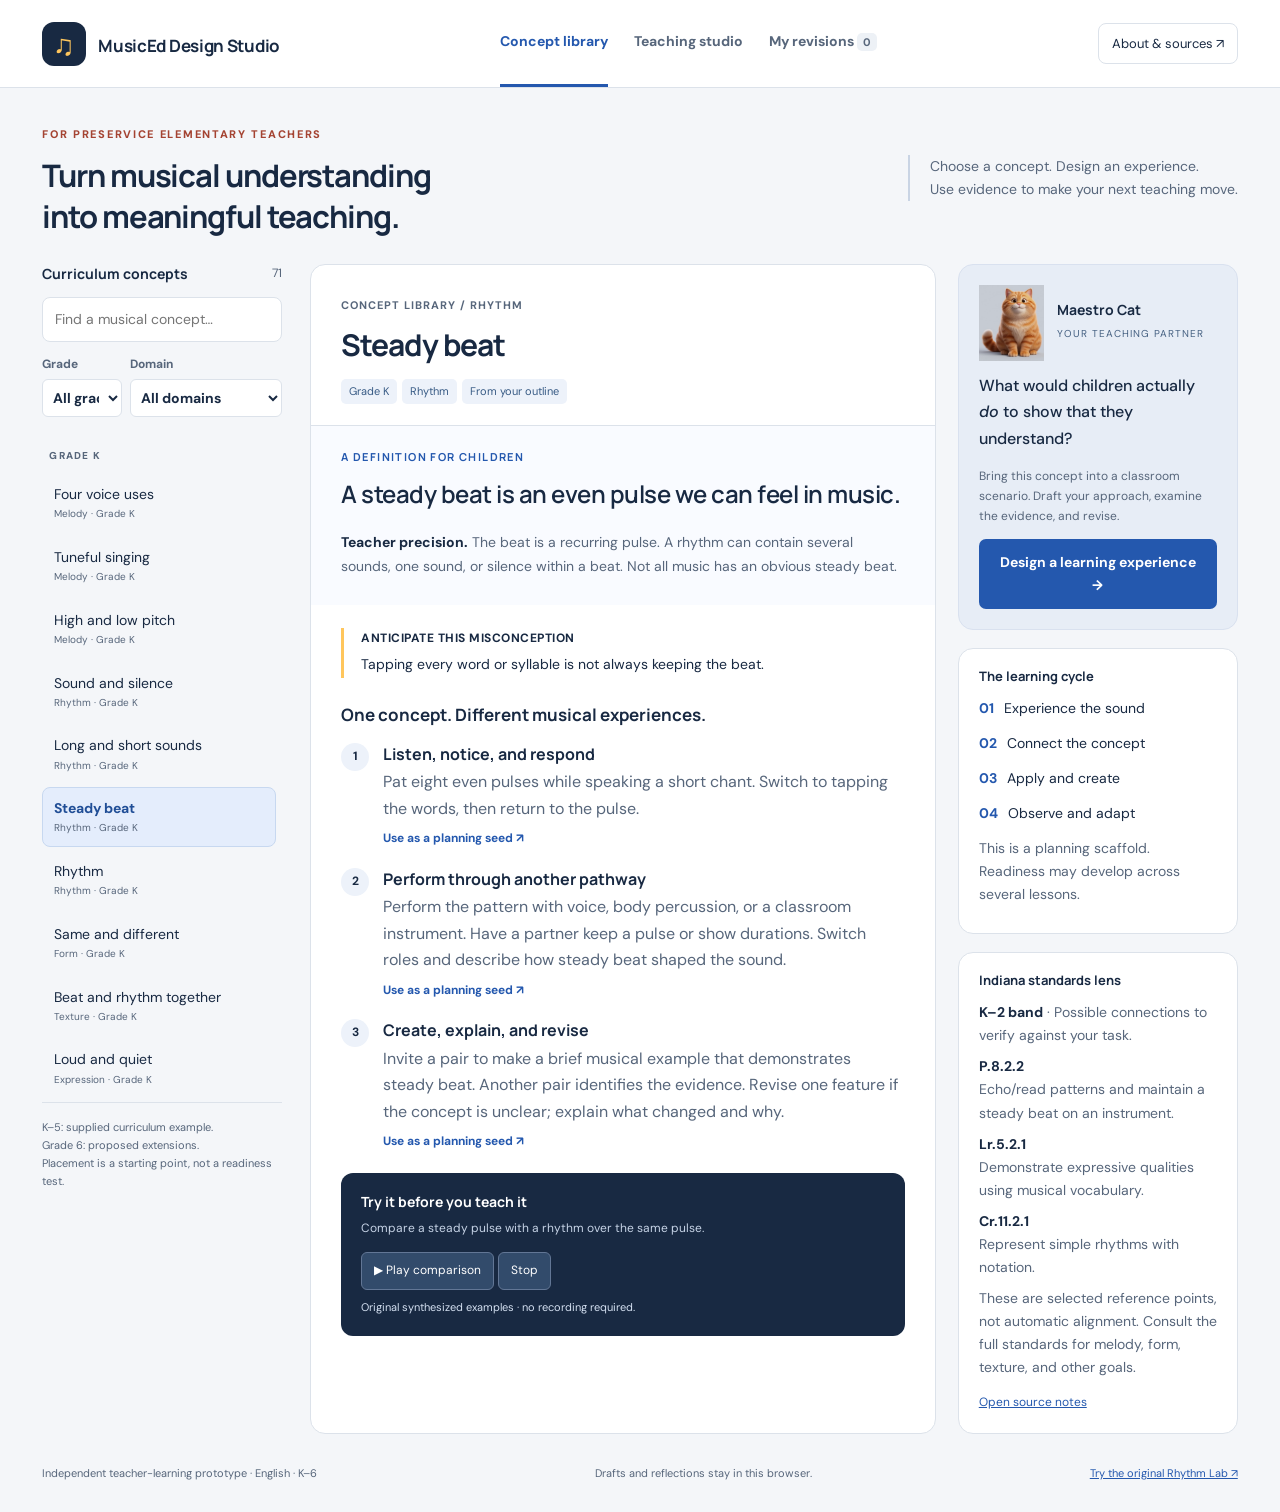
==== index.html @ 7a93085a "Add files via upload" ====
<!doctype html><html lang="en"><head><meta charset="utf-8"><meta name="viewport" content="width=device-width,initial-scale=1"><title>MusicEd Design Studio</title><meta name="description" content="A K–6 music pedagogy studio for preservice elementary teachers: understand concepts, explore musical experiences, and develop lesson drafts through guided reflection."><link rel="icon" type="image/svg+xml" href="data:image/svg+xml,%3Csvg xmlns='http://www.w3.org/2000/svg' viewBox='0 0 40 40'%3E%3Crect width='40' height='40' rx='10' fill='%23182942'/%3E%3Ctext x='8' y='30' font-size='30' fill='%23ffc65c'%3E♪%3C/text%3E%3C/svg%3E"><link rel="stylesheet" href="style.css"><script src="concepts.js" defer></script><script src="app.js" defer></script></head><body><a class="skip" href="#content">Skip to workspace</a>
<header><a class="brand" href="./"><b>♫</b><span><small>MusicEd Design Studio</small></span></a><nav aria-label="Workspace"><button data-page="library" class="active">Concept library</button><button data-page="studio">Teaching studio</button><button data-page="revisions">My revisions <span id="revision-count">0</span></button></nav><button class="source-button" id="sources-open">About & sources ↗</button></header>
<div class="page-heading"><div><span class="eyebrow">FOR PRESERVICE ELEMENTARY TEACHERS</span><h1>Turn musical understanding<br>into meaningful teaching.</h1></div><p>Choose a concept. Design an experience.<br>Use evidence to make your next teaching move.</p></div>
<div class="app-layout"><aside class="catalog"><div class="catalog-title"><h2>Curriculum concepts</h2><span id="concept-count"></span></div><label class="sr" for="search">Search musical concepts</label><input id="search" type="search" placeholder="Find a musical concept…"><div class="filters"><label>Grade<select id="grade"><option value="all">All grades</option><option>K</option><option>1</option><option>2</option><option>3</option><option>4</option><option>5</option><option>6</option></select></label><label>Domain<select id="domain"><option value="all">All domains</option><option>Melody</option><option>Rhythm</option><option>Form</option><option>Texture</option><option>Expression</option><option>Other</option></select></label></div><div id="concept-list" class="concept-list" aria-label="Concepts"></div><p class="catalog-note">K–5: supplied curriculum example.<br>Grade 6: proposed extensions.<br>Placement is a starting point, not a readiness test.</p></aside><main id="content" tabindex="-1"></main></div>
<footer><span>Independent teacher-learning prototype · English · K–6</span><span id="save-status">Drafts and reflections stay in this browser.</span><a href="rhythm-lab/">Try the original Rhythm Lab ↗</a></footer>
<dialog id="sources"><div class="dialog-head"><h2>Purpose, sources & scope</h2><button data-close="sources" aria-label="Close">×</button></div><p>This studio is for <strong>preservice teachers</strong>. Its purpose is to develop pedagogical content knowledge: knowing a concept, anticipating learners’ thinking, choosing musical experiences, and using evidence to revise instruction.</p><h3>Your curriculum reference</h3><p>The uploaded <em>Curriculum Outline Example.docx</em> contains a screenshot titled “Possible Kodaly-Inspired Curriculum Outline,” attributed to Victoria Boler. It shows K–5 across Melody, Rhythm, Form, Texture, Expression, and Other. Grade 6 additions here are clearly marked proposals. The Grade 5 Expression cell is blank in the supplied image.</p><p>Related entries have been grouped for navigation; their original patterns remain in the notes. “Dotted quarter triplet” is ambiguous in the screenshot, so dotted quarter and triplet are separate entries awaiting instructor confirmation. Definitions, activities, and scenarios here are original instructional drafts, not quotations from the outline.</p><h3>Indiana connections</h3><p>The 2023 Music standards use K–2, 3–5, 6–8, and 9–12 bands. Grade 6 therefore draws from the 6–8 band. The supplied sequence is not an Indiana-mandated grade-by-grade list. The studio provides relevant standards to consider; teachers must verify that their actual task and evidence address a selected standard.</p><h3>How coaching works</h3><p>The current coach uses authored, concept-specific prompts and transparent checks for missing draft sections. It does not use generative AI, interpret arbitrary questions, or validate the quality of prose automatically. Your responses and self-review evidence guide the next step. Instructor or peer review remains part of the learning process.</p><p>Drafts, dialogue, and revision snapshots are stored locally in this browser. They do not sync to other devices or an instructor dashboard. Avoid real children’s names in practice cases.</p><h3>Reference shelf</h3><ul><li><a href="https://www.in.gov/doe/files/IAS-Grades-K-12-Music.pdf" target="_blank" rel="noopener">Indiana Department of Education · 2023 Music Standards</a></li><li><a href="https://www.victoriaboler.com/blog/3-curriculum-outlines" target="_blank" rel="noopener">Victoria Boler · Curriculum outline context</a></li><li><a href="https://viva.pressbooks.pub/openmusictheory/" target="_blank" rel="noopener">Open Music Theory · Music fundamentals reference</a></li><li><a href="https://giml.org/mlt/audiation/" target="_blank" rel="noopener">Gordon Institute for Music Learning · Audiation</a></li><li><a href="https://www.bsu.edu/academics/collegesanddepartments/music/degrees-and-programs/undergraduate-majors/music-education" target="_blank" rel="noopener">Ball State · Music education program</a></li></ul><p class="small">This independent prototype supports practice and reflection; it is not an official Ball State University resource or an endorsed state curriculum. Faculty should review the sequence and examples before course adoption.</p></dialog>
<dialog id="restore"><h2>Restore this revision?</h2><p>Your current draft will be saved as a snapshot before the selected revision is restored.</p><div class="actions"><button data-close="restore" class="secondary">Cancel</button><button id="restore-confirm" class="primary">Save current & restore</button></div></dialog>
<div id="toast" role="status" aria-live="polite"></div></body></html>
---- style.css ----
@import url('https://fonts.googleapis.com/css2?family=DM+Sans:wght@400;500;600;700&family=Manrope:wght@500;600;700;800&display=swap');
:root{--ink:#182942;--muted:#57667b;--blue:#2458ae;--paper:#f4f6f9;--line:#dce2ea;--gold:#ffc65c;--red:#a44332}*{box-sizing:border-box}body{margin:0;background:var(--paper);font:16px/1.65 'DM Sans',Arial,sans-serif;color:var(--ink)}h1,h2,h3,h4{font-family:'Manrope',Arial,sans-serif;line-height:1.3}button,input,select,textarea{font:inherit}button{cursor:pointer}button:disabled{cursor:not-allowed;opacity:.5}a{color:var(--blue)}button,input,select,textarea,a{outline-offset:4px}button:focus-visible,a:focus-visible,input:focus-visible,textarea:focus-visible{outline:3px solid #b66a00}header{height:88px;display:flex;justify-content:space-between;align-items:center;padding:0 3.3%;background:white;border-bottom:1px solid var(--line);gap:24px}.brand{text-decoration:none;color:var(--ink);display:flex;align-items:center;gap:12px;font-size:11px;letter-spacing:1.2px;font-weight:700;white-space:nowrap}.brand b{background:var(--ink);color:var(--gold);font-size:29px;display:grid;place-items:center;width:44px;height:44px;border-radius:12px}.brand small{display:block;font:700 17px 'Manrope',sans-serif;letter-spacing:-.3px;margin-top:3px}header nav{display:flex;align-self:stretch;gap:26px}header nav button{padding:0;background:none;color:var(--muted);border:0;border-bottom:3px solid transparent;font-size:14px;font-weight:700}header nav button.active{color:var(--blue);border-bottom-color:var(--blue)}header nav span{background:#edf1f6;padding:2px 6px;border-radius:5px;font-size:11px}.source-button{font-size:13px;border:1px solid var(--line);background:white;border-radius:8px;padding:9px 13px;color:var(--ink)}.page-heading{padding:32px 3.3% 28px;display:flex;justify-content:space-between;align-items:center;max-width:1800px;margin:auto}.eyebrow{font-size:11px;letter-spacing:1.7px;font-weight:800;color:var(--red)}h1{font-size:31px;letter-spacing:-1.1px;margin:9px 0 0}.page-heading p{color:var(--muted);font-size:14px;padding-left:20px;border-left:2px solid #c9d4e4;margin:0}.app-layout{display:grid;grid-template-columns:240px minmax(0,1fr);gap:28px;padding:0 3.3%;max-width:1800px;margin:auto}.catalog-title{display:flex;align-items:center;justify-content:space-between;margin-bottom:13px}.catalog-title h2{font-size:14px;margin:0}.catalog-title span{font-size:12px;color:var(--muted)}input[type=search]{width:100%;border:1px solid var(--line);padding:10px 12px;border-radius:8px;background:white;font-size:13px}.filters{display:grid;grid-template-columns:80px 1fr;gap:8px;margin:13px 0 18px}.filters label{font-size:11px;color:var(--muted);font-weight:700}.filters select{width:100%;display:block;margin-top:4px;border:1px solid var(--line);padding:8px 6px;border-radius:6px;background:white;color:var(--ink);font-size:12px}.concept-list{max-height:650px;overflow:auto;padding-right:6px;scrollbar-width:thin}.group-label{font-size:10px;letter-spacing:1.3px;color:var(--muted);font-weight:800;padding:13px 7px 6px}.concept-button{display:block;width:100%;text-align:left;border:1px solid transparent;border-radius:8px;background:none;color:var(--ink);padding:10px 11px;margin:3px 0;font-size:13px;line-height:1.45}.concept-button:hover{background:#e8edf5}.concept-button.active{background:#e4edfc;border-color:#c7d8f0;color:#204e96;font-weight:700}.concept-button small{display:block;font-size:10px;font-weight:400;margin-top:3px;color:var(--muted)}.catalog-note{font-size:11px;color:var(--muted);border-top:1px solid var(--line);padding-top:15px;margin:17px 0}.library-layout{display:grid;grid-template-columns:minmax(0,1fr) 280px;gap:22px}.surface{background:white;border:1px solid var(--line);border-radius:15px;overflow:hidden}.concept-heading{padding:26px 30px 21px;border-bottom:1px solid var(--line)}.crumb{font-size:11px;letter-spacing:1px;text-transform:uppercase;color:var(--muted);font-weight:700}.concept-heading h2{font-size:30px;letter-spacing:-1px;margin:8px 0 13px}.pill{display:inline-block;font-size:11px;padding:3px 8px;border-radius:5px;background:#edf2fa;color:#385b85;margin-right:5px}.pill.proposed{background:#fff0d4;color:#82500c}.definition{padding:24px 30px 26px;background:#f9fbff}.definition h3{font-size:11px;letter-spacing:1.4px;text-transform:uppercase;margin:0 0 12px;color:var(--blue)}.child-definition{font:600 24px/1.5 'Manrope',sans-serif;letter-spacing:-.5px;margin:0 0 19px}.teacher-note{font-size:13px;line-height:1.7;color:var(--muted);margin:0}.teacher-note b{color:var(--ink)}.section-body{padding:23px 30px}.section-body h3{font-size:17px;margin:0 0 13px}.misconception{border-left:3px solid var(--gold);padding:1px 0 1px 17px;font-size:14px;margin:0 0 26px}.misconception b{display:block;margin-bottom:5px;font-size:12px;letter-spacing:.5px}.experience{display:grid;grid-template-columns:30px 1fr;gap:12px;margin:17px 0}.experience>span{font-size:12px;font-weight:700;background:#edf2fa;border-radius:50%;width:28px;height:28px;display:grid;place-items:center}.experience h4{font-size:14px;margin:1px 0 5px}.experience p{font-size:14px;margin:0;color:var(--muted)}.experience button{font-size:12px;padding:0;border:0;background:none;color:var(--blue);font-weight:700;margin-top:7px}.demo{background:var(--ink);color:white;padding:20px;border-radius:12px;margin:20px 0 0}.demo h4{font-size:14px;margin:0 0 7px}.demo p{font-size:12px;color:#c6d3e6;margin:0 0 14px}.demo button{border:1px solid #627695;background:#324b6b;color:white;padding:8px 12px;border-radius:6px;font-size:12px}.demo #audio-state{display:block;margin-top:8px;font-size:11px;color:#d5e1f2}.library-aside{display:flex;flex-direction:column;gap:18px}.mentor{background:#e7edf6;padding:20px;border-radius:15px;border:1px solid #d9e1ef}.mentor-header{display:flex;gap:13px;align-items:center}.portrait{position:relative;overflow:hidden;width:65px;height:76px;flex-shrink:0}.portrait img{position:absolute;width:348px;height:190px;max-width:none;left:-7px;top:-28px;mix-blend-mode:multiply}.mentor h3{font-size:14px;margin:0}.mentor small{font-size:10px;letter-spacing:1px;color:#466182}.mentor blockquote{margin:12px 0 15px;font-size:16px;line-height:1.65;font-weight:500}.mentor p{font-size:12px;color:var(--muted)}.primary,.secondary{font-size:13px;font-weight:700;padding:11px 15px;border-radius:7px;border:1px solid transparent}.primary{background:var(--blue);color:white}.primary:hover{background:#174489}.secondary{background:white;border-color:var(--line);color:var(--ink)}.full{width:100%}.mini-panel{padding:19px 20px}.mini-panel h3{font-size:13px;margin:0 0 12px}.mini-panel p{font-size:12px;color:var(--muted);margin:8px 0}.mini-panel strong{color:var(--ink)}.sequence-step{display:flex;gap:10px;margin:12px 0;font-size:12px}.sequence-step b{color:var(--blue)}.studio-heading{display:flex;justify-content:space-between;align-items:flex-start;gap:18px;margin:0 0 18px}.studio-heading h2{margin:5px 0;font-size:27px}.studio-heading p{font-size:13px;color:var(--muted);margin:0}.scenario{background:var(--ink);color:white;border-radius:13px;padding:23px 27px;margin-bottom:19px}.scenario .eyebrow{color:#f6cc79}.scenario h3{font-size:19px;margin:8px 0 10px}.scenario p{font-size:14px;color:#dbe4f1;margin:8px 0}.scenario select{background:#304662;color:white;border:1px solid #657991;border-radius:6px;padding:7px 10px;font-size:12px;width:100%;margin-top:10px}.decision-buttons{display:grid;gap:7px;margin-top:15px}.decision-buttons button{text-align:left;color:white;background:#304662;border:1px solid #5b718e;border-radius:7px;font-size:13px;padding:10px 12px}.decision-feedback{font-size:13px!important;color:#ffdb94!important;padding-top:10px}.studio-columns{display:grid;grid-template-columns:minmax(0,1fr) 320px;gap:22px;align-items:start}.draft{padding:25px 27px}.draft h3{font-size:18px;margin:0 0 9px}.draft>p{font-size:13px;color:var(--muted);margin:0 0 20px}.draft label{display:block;font-size:14px;font-weight:700;margin:19px 0 6px}.draft label small{display:block;font-size:12px;font-weight:400;color:var(--muted);margin-top:4px}.draft textarea,.coach textarea{resize:vertical;width:100%;border:1px solid #cdd6e2;padding:11px;border-radius:7px;line-height:1.6;font-size:14px;color:var(--ink);background:#fcfdff;min-height:90px}.draft textarea:focus{background:white}.actions{display:flex;gap:9px;flex-wrap:wrap;margin-top:18px}.draft .draft-status{font-size:11px;color:#376b55;margin-top:12px}.coach{padding:20px;position:sticky;top:20px}.coach h3{font-size:17px;margin:0 0 6px}.coach .coach-label{font-size:11px;color:var(--red);font-weight:700}.coach p{font-size:12px;color:var(--muted)}.coach select{width:100%;font-size:13px;padding:9px;border:1px solid var(--line);border-radius:6px;background:white;margin:8px 0}.coach label{font-size:12px;font-weight:700}.coach textarea{min-height:82px;font-size:13px}.conversation{max-height:490px;overflow:auto;scrollbar-width:thin;margin:14px 0}.message{padding:13px;border-radius:9px;margin-bottom:10px;font-size:12px;line-height:1.7;background:#edf2f9}.message.learner{background:#f6f7fa;border:1px solid var(--line)}.message b{display:block;font-size:10px;letter-spacing:1px;color:var(--blue);margin-bottom:5px}.message p{white-space:pre-wrap;color:var(--ink);margin:0;font-size:12px}.message .quoted{border-left:2px solid #b1c5e1;padding-left:9px;margin:7px 0;font-style:italic}.review-panel{padding:24px 27px;margin-top:20px}.review-panel h3{font-size:17px;margin-top:0}.review-panel>p{font-size:13px;color:var(--muted)}.rubric-row{padding:14px 0;border-top:1px solid var(--line);display:grid;grid-template-columns:1fr 150px;gap:10px}.rubric-row label{font-size:13px;font-weight:700}.rubric-row small{display:block;font-size:12px;color:var(--muted);font-weight:400}.rubric-row select{align-self:start;font-size:12px;padding:7px;border:1px solid var(--line);border-radius:5px;background:white}.rubric-row input{grid-column:1/-1;border:1px solid var(--line);border-radius:6px;padding:8px;font-size:13px;width:100%}.revision-card{padding:22px 25px;margin:15px 0}.revision-card h3{font-size:17px;margin:0 0 5px}.revision-meta{font-size:12px;color:var(--muted)}.compare-grid{display:grid;grid-template-columns:1fr 1fr;gap:18px}.compare-grid h4{font-size:13px;color:var(--blue)}.compare-grid p{font-size:13px;white-space:pre-wrap;overflow-wrap:anywhere}.compare-field{border-top:1px solid var(--line);padding:15px 0}.compare-field h4{font-size:14px;margin:0}.compare-field .changed{font-size:11px;color:var(--red)}.empty{padding:55px 25px;text-align:center;color:var(--muted)}.empty h3{color:var(--ink)}footer{max-width:1800px;padding:30px 3.3%;margin:auto;display:flex;justify-content:space-between;gap:15px;font-size:11px;color:var(--muted)}dialog{border:1px solid var(--line);border-radius:15px;width:calc(100% - 32px);max-width:780px;padding:30px;color:var(--ink);max-height:90vh}dialog::backdrop{background:#14233eaa;backdrop-filter:blur(3px)}dialog p,dialog li{font-size:14px}.dialog-head{display:flex;justify-content:space-between;gap:20px}.dialog-head h2{margin-top:0}.dialog-head button{font-size:25px;width:35px;height:35px;border:0;border-radius:50%;background:#edf1f7}.small{font-size:12px!important}.skip{position:fixed;top:-60px;background:white;padding:10px;z-index:100}.skip:focus{top:0}.sr{position:absolute;width:1px;height:1px;overflow:hidden;clip:rect(0,0,0,0)}#toast{position:fixed;bottom:20px;left:50%;transform:translateX(-50%);background:var(--ink);color:white;padding:12px 20px;border-radius:9px;font-size:14px;display:none;z-index:20;max-width:90vw}details summary{cursor:pointer;font-size:13px;font-weight:700}details{margin:15px 0}details p{font-size:13px;color:var(--muted)}.return-link{font-size:12px;background:none;border:0;color:var(--blue);padding:0;text-decoration:underline}.lens-note{font-size:12px!important;color:#465f85!important;border-top:1px solid var(--line);padding-top:12px}
@media(min-width:1600px){.app-layout{grid-template-columns:270px minmax(0,1fr)}.library-layout{grid-template-columns:minmax(0,1fr) 330px}.studio-columns{grid-template-columns:minmax(0,1fr) 370px}}
@media(max-width:1200px){.library-layout{grid-template-columns:1fr}.library-aside{display:grid;grid-template-columns:1fr 1fr}.library-aside>.mini-panel:last-child{grid-column:1/-1}.studio-columns{grid-template-columns:1fr}.coach{position:static}.page-heading p{max-width:280px}.app-layout{grid-template-columns:210px minmax(0,1fr);gap:20px}header nav{gap:15px}.source-button{font-size:11px;padding:8px}.brand small{font-size:15px}.brand{font-size:9px}.conversation{max-height:360px}}
@media(max-width:800px){header{height:auto;flex-wrap:wrap;padding:17px 20px 0;gap:15px}header nav{order:3;width:100%;justify-content:space-between;gap:12px}header nav button{padding:13px 0;font-size:13px}.page-heading{padding:25px 20px;display:block}.page-heading h1{font-size:27px}.page-heading p{display:none}.app-layout{display:block;padding:0 20px}.catalog{margin-bottom:22px}.catalog-title{margin-bottom:10px}.filters{margin:10px 0;grid-template-columns:1fr 1fr}.concept-list{display:flex;gap:7px;max-height:160px;flex-wrap:wrap;overflow:auto;padding:0}.concept-list .group-label{display:none}.concept-button{width:auto;max-width:210px;background:white;border:1px solid var(--line);font-size:12px;padding:8px 10px;margin:0}.concept-button small{display:none}.catalog-note{margin:10px 0;padding:0;border:0;font-size:10px}.library-aside{display:block}.library-aside>*{margin-bottom:15px}.concept-heading,.section-body,.definition{padding:21px}.child-definition{font-size:21px}.concept-heading h2{font-size:26px}.studio-heading{display:block}.studio-heading>.actions{margin-top:12px}.draft,.review-panel,.scenario{padding:21px}.rubric-row{grid-template-columns:1fr}.rubric-row input{grid-column:auto}.rubric-row select{width:100%}.compare-grid{grid-template-columns:1fr}.compare-grid>div{border-left:2px solid var(--line);padding-left:10px}footer{display:block;padding:20px}footer>*{display:block;margin:8px 0}.source-button{font-size:11px}.eyebrow{font-size:10px}.portrait{height:70px}.mentor blockquote{font-size:17px}}
@media(prefers-reduced-motion:reduce){*{scroll-behavior:auto!important}}
/* Keep frequently used text comfortable to read. */
.concept-button{font-size:14px}.filters label{font-size:12px}.filters select,input[type=search]{font-size:14px}.experience p{font-size:16px}.experience h4{font-size:16px}.teacher-note{font-size:14px}.draft label small{font-size:14px}.draft>p,.review-panel>p{font-size:14px}.coach p,.message p{font-size:14px}.coach textarea,.coach select,.coach label{font-size:14px}.primary,.secondary{font-size:14px}.mini-panel p{font-size:14px}.sequence-step{font-size:14px}.rubric-row label,.rubric-row small,.rubric-row select,.rubric-row input{font-size:14px}.compare-grid p{font-size:14px}.decision-buttons button{font-size:14px}.lens-note{font-size:13px!important}.coach>p{line-height:1.6}.message{line-height:1.65}
@media(max-width:800px){.concept-button{font-size:14px}.concept-list{max-height:180px}.filters select{font-size:14px}}
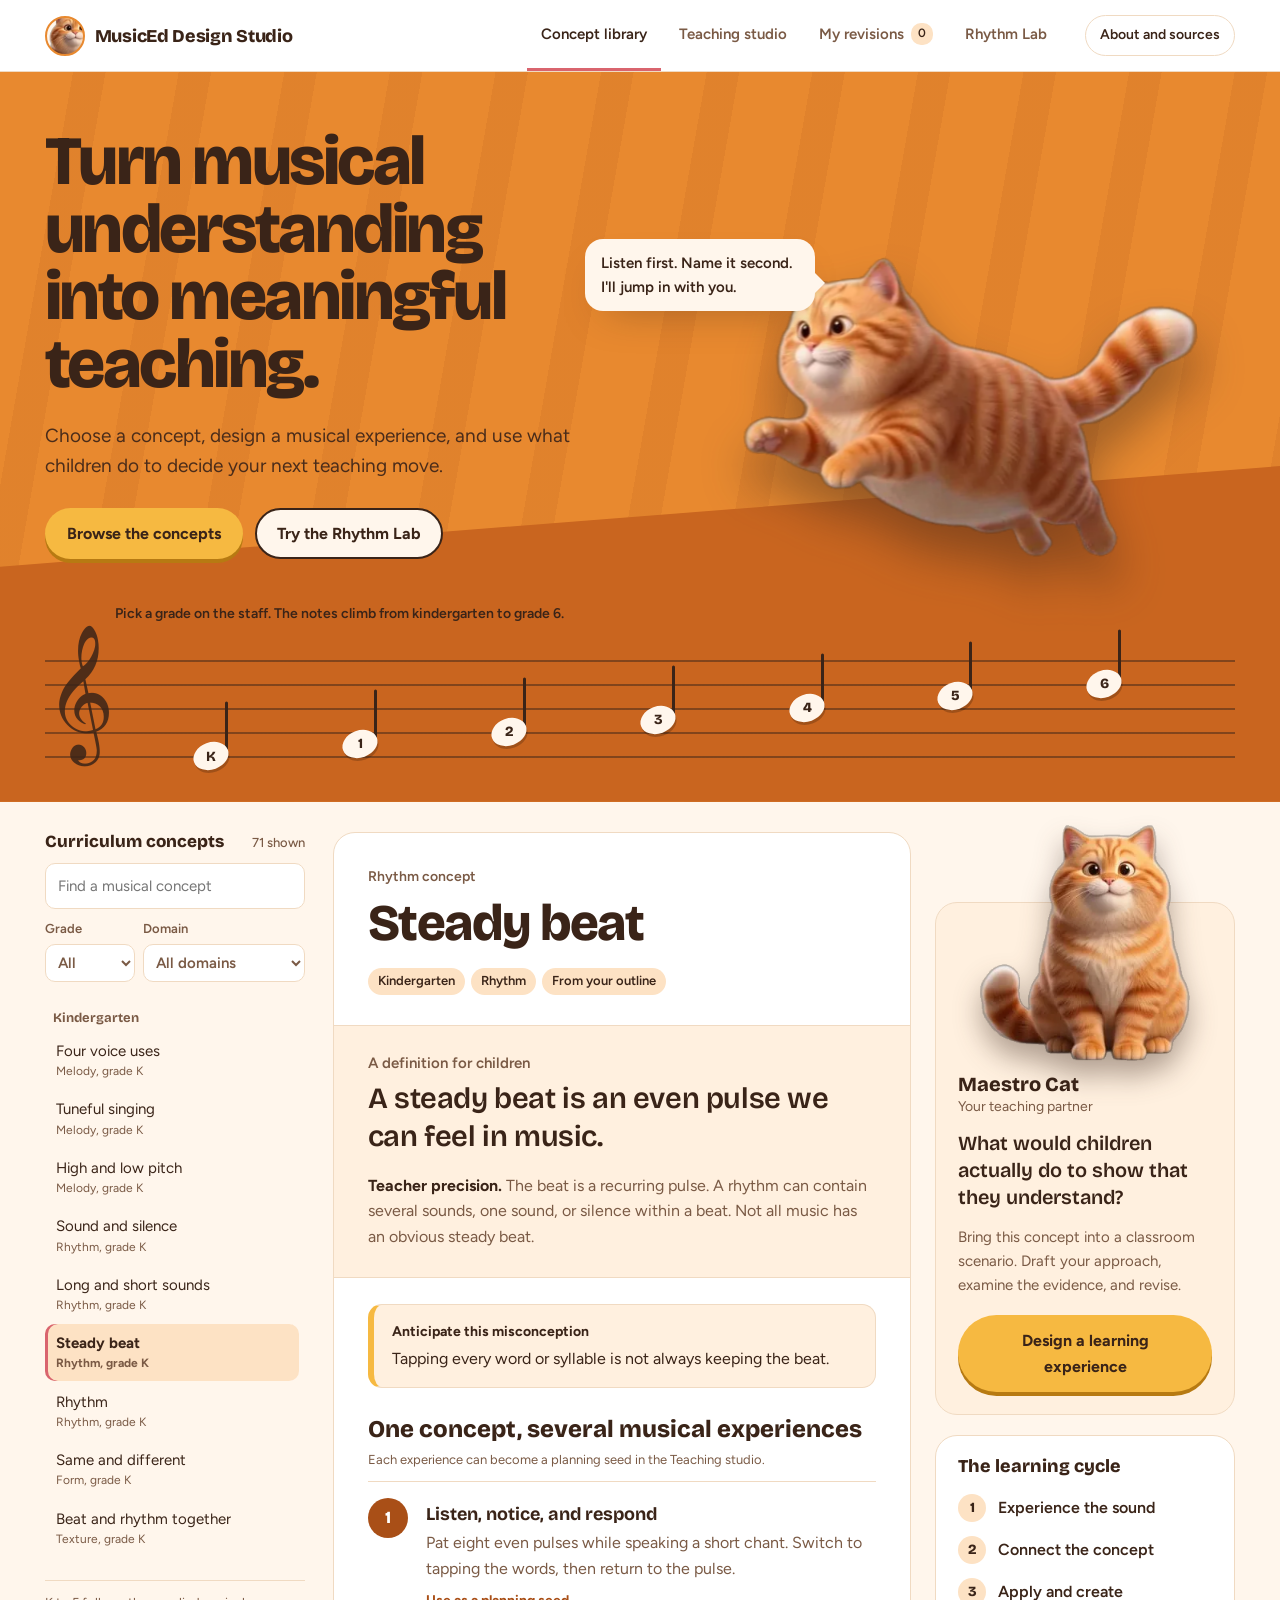
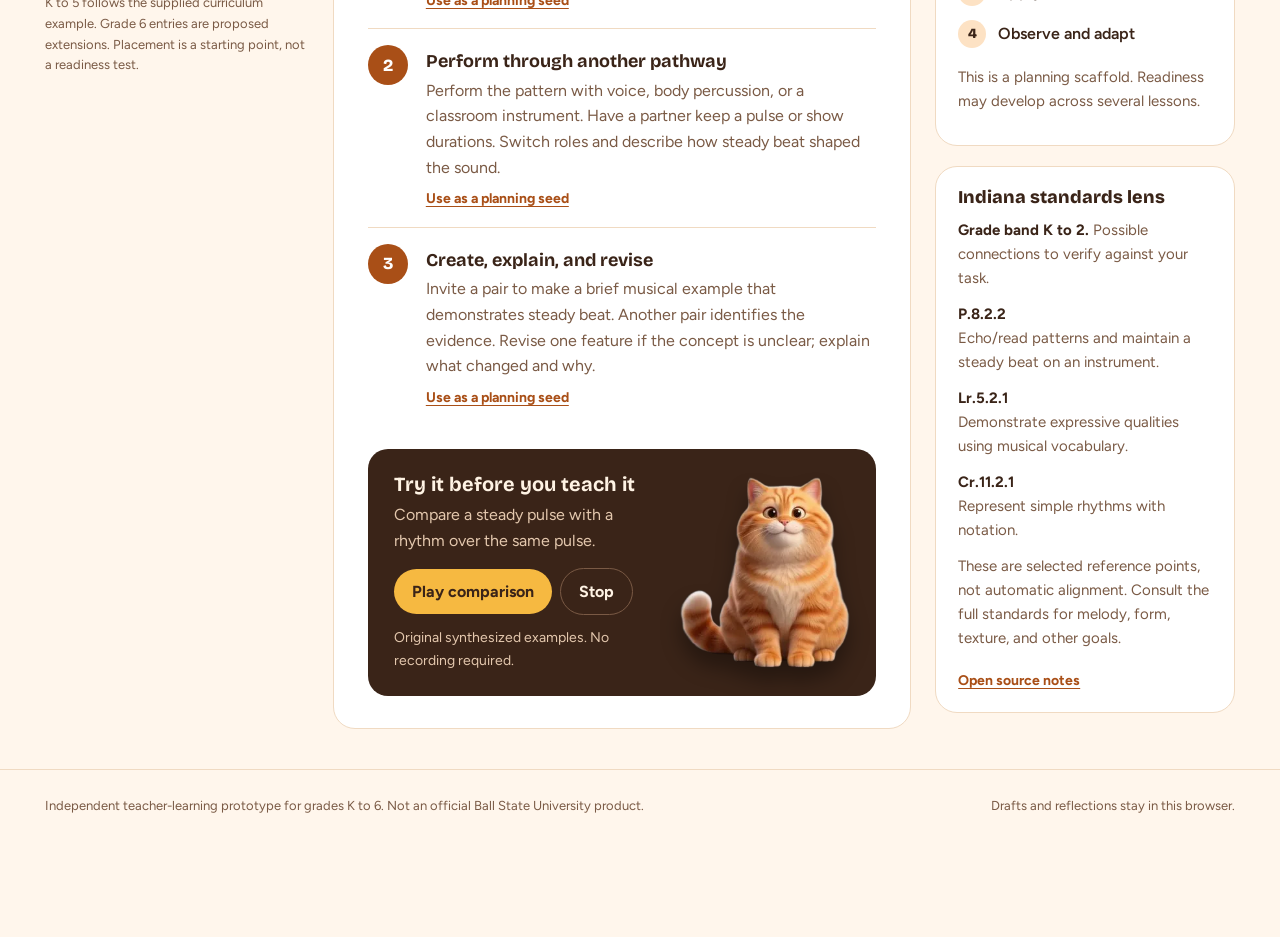
==== commit 0311d7c1: "Add files via upload" ====
--- a/index.html
+++ b/index.html
@@ -1,8 +1,88 @@
-<!doctype html><html lang="en"><head><meta charset="utf-8"><meta name="viewport" content="width=device-width,initial-scale=1"><title>MusicEd Design Studio</title><meta name="description" content="A K–6 music pedagogy studio for preservice elementary teachers: understand concepts, explore musical experiences, and develop lesson drafts through guided reflection."><link rel="icon" type="image/svg+xml" href="data:image/svg+xml,%3Csvg xmlns='http://www.w3.org/2000/svg' viewBox='0 0 40 40'%3E%3Crect width='40' height='40' rx='10' fill='%23182942'/%3E%3Ctext x='8' y='30' font-size='30' fill='%23ffc65c'%3E♪%3C/text%3E%3C/svg%3E"><link rel="stylesheet" href="style.css"><script src="concepts.js" defer></script><script src="app.js" defer></script></head><body><a class="skip" href="#content">Skip to workspace</a>
-<header><a class="brand" href="./"><b>♫</b><span><small>MusicEd Design Studio</small></span></a><nav aria-label="Workspace"><button data-page="library" class="active">Concept library</button><button data-page="studio">Teaching studio</button><button data-page="revisions">My revisions <span id="revision-count">0</span></button></nav><button class="source-button" id="sources-open">About & sources ↗</button></header>
-<div class="page-heading"><div><span class="eyebrow">FOR PRESERVICE ELEMENTARY TEACHERS</span><h1>Turn musical understanding<br>into meaningful teaching.</h1></div><p>Choose a concept. Design an experience.<br>Use evidence to make your next teaching move.</p></div>
-<div class="app-layout"><aside class="catalog"><div class="catalog-title"><h2>Curriculum concepts</h2><span id="concept-count"></span></div><label class="sr" for="search">Search musical concepts</label><input id="search" type="search" placeholder="Find a musical concept…"><div class="filters"><label>Grade<select id="grade"><option value="all">All grades</option><option>K</option><option>1</option><option>2</option><option>3</option><option>4</option><option>5</option><option>6</option></select></label><label>Domain<select id="domain"><option value="all">All domains</option><option>Melody</option><option>Rhythm</option><option>Form</option><option>Texture</option><option>Expression</option><option>Other</option></select></label></div><div id="concept-list" class="concept-list" aria-label="Concepts"></div><p class="catalog-note">K–5: supplied curriculum example.<br>Grade 6: proposed extensions.<br>Placement is a starting point, not a readiness test.</p></aside><main id="content" tabindex="-1"></main></div>
-<footer><span>Independent teacher-learning prototype · English · K–6</span><span id="save-status">Drafts and reflections stay in this browser.</span><a href="rhythm-lab/">Try the original Rhythm Lab ↗</a></footer>
-<dialog id="sources"><div class="dialog-head"><h2>Purpose, sources & scope</h2><button data-close="sources" aria-label="Close">×</button></div><p>This studio is for <strong>preservice teachers</strong>. Its purpose is to develop pedagogical content knowledge: knowing a concept, anticipating learners’ thinking, choosing musical experiences, and using evidence to revise instruction.</p><h3>Your curriculum reference</h3><p>The uploaded <em>Curriculum Outline Example.docx</em> contains a screenshot titled “Possible Kodaly-Inspired Curriculum Outline,” attributed to Victoria Boler. It shows K–5 across Melody, Rhythm, Form, Texture, Expression, and Other. Grade 6 additions here are clearly marked proposals. The Grade 5 Expression cell is blank in the supplied image.</p><p>Related entries have been grouped for navigation; their original patterns remain in the notes. “Dotted quarter triplet” is ambiguous in the screenshot, so dotted quarter and triplet are separate entries awaiting instructor confirmation. Definitions, activities, and scenarios here are original instructional drafts, not quotations from the outline.</p><h3>Indiana connections</h3><p>The 2023 Music standards use K–2, 3–5, 6–8, and 9–12 bands. Grade 6 therefore draws from the 6–8 band. The supplied sequence is not an Indiana-mandated grade-by-grade list. The studio provides relevant standards to consider; teachers must verify that their actual task and evidence address a selected standard.</p><h3>How coaching works</h3><p>The current coach uses authored, concept-specific prompts and transparent checks for missing draft sections. It does not use generative AI, interpret arbitrary questions, or validate the quality of prose automatically. Your responses and self-review evidence guide the next step. Instructor or peer review remains part of the learning process.</p><p>Drafts, dialogue, and revision snapshots are stored locally in this browser. They do not sync to other devices or an instructor dashboard. Avoid real children’s names in practice cases.</p><h3>Reference shelf</h3><ul><li><a href="https://www.in.gov/doe/files/IAS-Grades-K-12-Music.pdf" target="_blank" rel="noopener">Indiana Department of Education · 2023 Music Standards</a></li><li><a href="https://www.victoriaboler.com/blog/3-curriculum-outlines" target="_blank" rel="noopener">Victoria Boler · Curriculum outline context</a></li><li><a href="https://viva.pressbooks.pub/openmusictheory/" target="_blank" rel="noopener">Open Music Theory · Music fundamentals reference</a></li><li><a href="https://giml.org/mlt/audiation/" target="_blank" rel="noopener">Gordon Institute for Music Learning · Audiation</a></li><li><a href="https://www.bsu.edu/academics/collegesanddepartments/music/degrees-and-programs/undergraduate-majors/music-education" target="_blank" rel="noopener">Ball State · Music education program</a></li></ul><p class="small">This independent prototype supports practice and reflection; it is not an official Ball State University resource or an endorsed state curriculum. Faculty should review the sequence and examples before course adoption.</p></dialog>
-<dialog id="restore"><h2>Restore this revision?</h2><p>Your current draft will be saved as a snapshot before the selected revision is restored.</p><div class="actions"><button data-close="restore" class="secondary">Cancel</button><button id="restore-confirm" class="primary">Save current & restore</button></div></dialog>
-<div id="toast" role="status" aria-live="polite"></div></body></html>
+<!doctype html>
+<html lang="en">
+<head>
+<meta charset="utf-8">
+<meta name="viewport" content="width=device-width, initial-scale=1, viewport-fit=cover">
+<title>MusicEd Design Studio</title>
+<meta name="description" content="A K to 6 music pedagogy studio for preservice elementary teachers, guided by Maestro Cat.">
+<link rel="icon" href="data:image/svg+xml,%3Csvg xmlns='http://www.w3.org/2000/svg' viewBox='0 0 40 40'%3E%3Crect width='40' height='40' rx='20' fill='%23E8892F'/%3E%3Ctext x='9' y='30' font-size='26' fill='%233A2418'%3E%E2%99%AB%3C/text%3E%3C/svg%3E">
+<link rel="preconnect" href="https://fonts.googleapis.com">
+<link rel="preconnect" href="https://fonts.gstatic.com" crossorigin>
+<link href="https://fonts.googleapis.com/css2?family=Bricolage+Grotesque:opsz,wght@12..96,600;12..96,700;12..96,800&family=Figtree:wght@400;500;600;700&display=swap" rel="stylesheet">
+<link rel="stylesheet" href="style.css">
+<script src="concepts.js" defer></script>
+<script src="app.js" defer></script>
+</head>
+<body data-page="library">
+<a class="skip" href="#content">Skip to workspace</a>
+<header class="top">
+ <a class="brand" href="#" id="home-link"><span class="brand-face face" aria-hidden="true"></span>MusicEd Design Studio</a>
+ <nav class="tabs" aria-label="Workspace">
+  <button data-page="library" class="active">Concept library</button>
+  <button data-page="studio">Teaching studio</button>
+  <button data-page="revisions">My revisions <span class="count" id="revision-count">0</span></button>
+  <button data-page="rhythm">Rhythm Lab</button>
+ </nav>
+ <button class="ghost" id="sources-open">About and sources</button>
+</header>
+
+<section class="hero" id="hero" aria-labelledby="hero-title">
+ <div class="hero-inner">
+  <div>
+   <h1 id="hero-title">Turn musical understanding into meaningful teaching.</h1>
+   <p class="lede">Choose a concept, design a musical experience, and use what children do to decide your next teaching move.</p>
+   <div class="hero-actions"><button class="btn-gold" id="hero-browse">Browse the concepts</button><button class="btn-line" data-page="rhythm">Try the Rhythm Lab</button></div>
+  </div>
+  <div class="hero-cat"><div class="bubble-hero">Listen first. Name it second. I'll jump in with you.</div><span class="flipper"><img id="hero-img" alt="Maestro Cat, an orange tabby, leaping forward"></span></div>
+ </div>
+ <div class="staff-wrap">
+  <div class="staff-label" id="staff-label">Pick a grade on the staff. The notes climb from kindergarten to grade 6.</div>
+  <div class="staff" id="staff" role="group" aria-label="Filter concepts by grade"><span class="clef" aria-hidden="true">&#119070;</span></div>
+ </div>
+</section>
+
+<div class="shell">
+ <aside class="catalog" aria-label="Curriculum concepts">
+  <h2>Curriculum concepts <span id="concept-count"></span></h2>
+  <label class="sr" for="search">Search musical concepts</label>
+  <input id="search" type="search" placeholder="Find a musical concept">
+  <div class="filters">
+   <label>Grade<select id="grade"><option value="all">All</option><option>K</option><option>1</option><option>2</option><option>3</option><option>4</option><option>5</option><option>6</option></select></label>
+   <label>Domain<select id="domain"><option value="all">All domains</option><option>Melody</option><option>Rhythm</option><option>Form</option><option>Texture</option><option>Expression</option><option>Other</option></select></label>
+  </div>
+  <div id="concept-list" class="concept-list"></div>
+  <p class="catalog-note">K to 5 follows the supplied curriculum example. Grade 6 entries are proposed extensions. Placement is a starting point, not a readiness test.</p>
+ </aside>
+ <main id="content" tabindex="-1"></main>
+</div>
+
+<footer class="foot"><span>Independent teacher-learning prototype for grades K to 6. Not an official Ball State University product.</span><span id="save-status">Drafts and reflections stay in this browser.</span></footer>
+
+<div class="dock" id="dock">
+ <div class="dock-bubble hide" id="dock-bubble" role="status" aria-live="polite"><b>Maestro Cat</b><span id="dock-text"></span><button id="dock-close" aria-label="Hide Maestro Cat's note">&times;</button></div>
+ <button class="dock-cat" id="dock-cat" aria-label="Ask Maestro Cat for a teaching tip"><img id="dock-img" alt=""></button>
+</div>
+
+<dialog id="sources"><div class="dialog-head"><h2>Purpose, sources, and scope</h2><button class="x" data-close="sources" aria-label="Close">&times;</button></div>
+<p>This studio is for <strong>preservice teachers</strong>. Its purpose is to develop pedagogical content knowledge: knowing a concept, anticipating learners' thinking, choosing musical experiences, and using evidence to revise instruction.</p>
+<h3>Your curriculum reference</h3><p>The uploaded <em>Curriculum Outline Example.docx</em> contains a screenshot titled "Possible Kodaly-Inspired Curriculum Outline," attributed to Victoria Boler. It shows K to 5 across Melody, Rhythm, Form, Texture, Expression, and Other. Grade 6 additions are clearly marked proposals. The Grade 5 Expression cell is blank in the supplied image.</p>
+<p>Related entries have been grouped for navigation. "Dotted quarter triplet" is ambiguous in the screenshot, so dotted quarter and triplet are separate entries awaiting instructor confirmation. Definitions, activities, and scenarios are original instructional drafts, not quotations from the outline.</p>
+<h3>Indiana connections</h3><p>The 2023 Music standards use K to 2, 3 to 5, 6 to 8, and 9 to 12 bands. Grade 6 draws from the 6 to 8 band. The supplied sequence is not an Indiana-mandated grade-by-grade list. Teachers must verify that their actual task and evidence address a selected standard.</p>
+<h3>How coaching works</h3><p>The coach uses authored, concept-specific prompts and transparent checks for missing draft sections. It does not use generative AI, interpret arbitrary questions, or grade the quality of prose. Instructor or peer review remains part of the learning process.</p>
+<p>Drafts, dialogue, and revision snapshots are stored locally in this browser. They do not sync to other devices or an instructor dashboard. Avoid real children's names in practice cases.</p>
+<h3>Reference shelf</h3><ul><li><a href="https://www.in.gov/doe/files/IAS-Grades-K-12-Music.pdf" target="_blank" rel="noopener">Indiana Department of Education, 2023 Music Standards</a></li><li><a href="https://www.victoriaboler.com/blog/3-curriculum-outlines" target="_blank" rel="noopener">Victoria Boler, curriculum outline context</a></li><li><a href="https://viva.pressbooks.pub/openmusictheory/" target="_blank" rel="noopener">Open Music Theory, fundamentals reference</a></li><li><a href="https://giml.org/mlt/audiation/" target="_blank" rel="noopener">Gordon Institute for Music Learning, audiation</a></li><li><a href="https://www.bsu.edu/academics/collegesanddepartments/music/degrees-and-programs/undergraduate-majors/music-education" target="_blank" rel="noopener">Ball State, music education program</a></li></ul>
+<p class="small">Maestro Cat character artwork was supplied by the project owner. Audio demonstrations are generated with browser oscillators; no commercial recordings are included.</p></dialog>
+
+<dialog id="restore"><h2>Restore this revision?</h2><p>Your current draft will be saved as a snapshot before the selected revision is restored.</p><div class="actions"><button data-close="restore" class="secondary">Cancel</button><button id="restore-confirm" class="primary">Save current and restore</button></div></dialog>
+
+<dialog id="teacher"><div class="dialog-head"><h2>Teach the Rhythm Lab</h2><button class="x" data-close="teacher" aria-label="Close educator notes">&times;</button></div>
+<p class="small">Grades 3 to 5, 15 to 20 minutes, speakers and a keyboard or touch screen.</p>
+<div class="teach-grid"><section><h3>Learning targets</h3><ul><li>Maintain a steady pulse over eight beats.</li><li>Read a quarter note, a pair of eighth notes, and a quarter rest in a quarter-note beat context.</li><li>Compare faster and slower tempi.</li><li>Create, listen to, and revise a four-beat rhythm.</li></ul><h3>Teach it in the room</h3><p>Invite students to pat a pulse, echo a short pattern, and describe what changed. Model the rest with silent hands while the beat continues. Let partners alternate performer and observer.</p><h3>Connect</h3><p>Ask: "Where do you notice a steady pulse in your day? Which rhythm would you choose for a celebration, and why?"</p></section>
+<section><h3>Indiana standards connection</h3><p>This introductory practice supports selected ideas in the 2023 Music standards; it is not a complete standards assessment.</p><div class="standard"><strong>P.8.5.2</strong> Pattern practice: keep a consistent tempo.</div><div class="standard"><strong>Lr.5.5.1</strong> Tempo vocabulary applied to listening examples.</div><div class="standard"><strong>Cn.1.5.1</strong> Discuss how personal interests shape musical choices.</div><div class="standard"><strong>Cr.11.5.1</strong> Extension: add words, tempo, and dynamics to the created rhythm, then perform it.</div><h3>Evidence of learning</h3><p>Use the explanation questions, a student's four-beat pattern, and an observed performance. The rescue score is practice feedback, not a grade: device delay and motor access can affect it.</p><h3>Adapt and extend</h3><p>Use the beat lights, slow the tempo, perform with a partner, or respond through movement. Accept an untimed teacher-observed performance as an alternative.</p></section></div>
+<h3>Preservice teacher reflection</h3><p>Teach a two-minute echo activity. What did you observe? What change helped learners keep the pulse?</p><label class="sr" for="reflection">Your teaching notes</label><textarea id="reflection" rows="3" placeholder="I noticed... Next time I will..."></textarea><p class="small" id="reflection-status">Notes are saved only in this browser.</p></dialog>
+
+<dialog id="reset-dialog"><h2>Start the Rhythm Lab again?</h2><p>This clears mission progress and the rhythm pattern in this browser. Your teaching notes stay.</p><div class="actions"><button class="secondary" data-close="reset-dialog">Keep my progress</button><button class="primary" id="confirm-reset">Start fresh</button></div></dialog>
+
+<div id="toast" role="status" aria-live="polite"><span class="face" aria-hidden="true"></span><span id="toast-text"></span></div>
+</body>
+</html>
--- a/style.css
+++ b/style.css
@@ -1,9 +1,324 @@
-@import url('https://fonts.googleapis.com/css2?family=DM+Sans:wght@400;500;600;700&family=Manrope:wght@500;600;700;800&display=swap');
-:root{--ink:#182942;--muted:#57667b;--blue:#2458ae;--paper:#f4f6f9;--line:#dce2ea;--gold:#ffc65c;--red:#a44332}*{box-sizing:border-box}body{margin:0;background:var(--paper);font:16px/1.65 'DM Sans',Arial,sans-serif;color:var(--ink)}h1,h2,h3,h4{font-family:'Manrope',Arial,sans-serif;line-height:1.3}button,input,select,textarea{font:inherit}button{cursor:pointer}button:disabled{cursor:not-allowed;opacity:.5}a{color:var(--blue)}button,input,select,textarea,a{outline-offset:4px}button:focus-visible,a:focus-visible,input:focus-visible,textarea:focus-visible{outline:3px solid #b66a00}header{height:88px;display:flex;justify-content:space-between;align-items:center;padding:0 3.3%;background:white;border-bottom:1px solid var(--line);gap:24px}.brand{text-decoration:none;color:var(--ink);display:flex;align-items:center;gap:12px;font-size:11px;letter-spacing:1.2px;font-weight:700;white-space:nowrap}.brand b{background:var(--ink);color:var(--gold);font-size:29px;display:grid;place-items:center;width:44px;height:44px;border-radius:12px}.brand small{display:block;font:700 17px 'Manrope',sans-serif;letter-spacing:-.3px;margin-top:3px}header nav{display:flex;align-self:stretch;gap:26px}header nav button{padding:0;background:none;color:var(--muted);border:0;border-bottom:3px solid transparent;font-size:14px;font-weight:700}header nav button.active{color:var(--blue);border-bottom-color:var(--blue)}header nav span{background:#edf1f6;padding:2px 6px;border-radius:5px;font-size:11px}.source-button{font-size:13px;border:1px solid var(--line);background:white;border-radius:8px;padding:9px 13px;color:var(--ink)}.page-heading{padding:32px 3.3% 28px;display:flex;justify-content:space-between;align-items:center;max-width:1800px;margin:auto}.eyebrow{font-size:11px;letter-spacing:1.7px;font-weight:800;color:var(--red)}h1{font-size:31px;letter-spacing:-1.1px;margin:9px 0 0}.page-heading p{color:var(--muted);font-size:14px;padding-left:20px;border-left:2px solid #c9d4e4;margin:0}.app-layout{display:grid;grid-template-columns:240px minmax(0,1fr);gap:28px;padding:0 3.3%;max-width:1800px;margin:auto}.catalog-title{display:flex;align-items:center;justify-content:space-between;margin-bottom:13px}.catalog-title h2{font-size:14px;margin:0}.catalog-title span{font-size:12px;color:var(--muted)}input[type=search]{width:100%;border:1px solid var(--line);padding:10px 12px;border-radius:8px;background:white;font-size:13px}.filters{display:grid;grid-template-columns:80px 1fr;gap:8px;margin:13px 0 18px}.filters label{font-size:11px;color:var(--muted);font-weight:700}.filters select{width:100%;display:block;margin-top:4px;border:1px solid var(--line);padding:8px 6px;border-radius:6px;background:white;color:var(--ink);font-size:12px}.concept-list{max-height:650px;overflow:auto;padding-right:6px;scrollbar-width:thin}.group-label{font-size:10px;letter-spacing:1.3px;color:var(--muted);font-weight:800;padding:13px 7px 6px}.concept-button{display:block;width:100%;text-align:left;border:1px solid transparent;border-radius:8px;background:none;color:var(--ink);padding:10px 11px;margin:3px 0;font-size:13px;line-height:1.45}.concept-button:hover{background:#e8edf5}.concept-button.active{background:#e4edfc;border-color:#c7d8f0;color:#204e96;font-weight:700}.concept-button small{display:block;font-size:10px;font-weight:400;margin-top:3px;color:var(--muted)}.catalog-note{font-size:11px;color:var(--muted);border-top:1px solid var(--line);padding-top:15px;margin:17px 0}.library-layout{display:grid;grid-template-columns:minmax(0,1fr) 280px;gap:22px}.surface{background:white;border:1px solid var(--line);border-radius:15px;overflow:hidden}.concept-heading{padding:26px 30px 21px;border-bottom:1px solid var(--line)}.crumb{font-size:11px;letter-spacing:1px;text-transform:uppercase;color:var(--muted);font-weight:700}.concept-heading h2{font-size:30px;letter-spacing:-1px;margin:8px 0 13px}.pill{display:inline-block;font-size:11px;padding:3px 8px;border-radius:5px;background:#edf2fa;color:#385b85;margin-right:5px}.pill.proposed{background:#fff0d4;color:#82500c}.definition{padding:24px 30px 26px;background:#f9fbff}.definition h3{font-size:11px;letter-spacing:1.4px;text-transform:uppercase;margin:0 0 12px;color:var(--blue)}.child-definition{font:600 24px/1.5 'Manrope',sans-serif;letter-spacing:-.5px;margin:0 0 19px}.teacher-note{font-size:13px;line-height:1.7;color:var(--muted);margin:0}.teacher-note b{color:var(--ink)}.section-body{padding:23px 30px}.section-body h3{font-size:17px;margin:0 0 13px}.misconception{border-left:3px solid var(--gold);padding:1px 0 1px 17px;font-size:14px;margin:0 0 26px}.misconception b{display:block;margin-bottom:5px;font-size:12px;letter-spacing:.5px}.experience{display:grid;grid-template-columns:30px 1fr;gap:12px;margin:17px 0}.experience>span{font-size:12px;font-weight:700;background:#edf2fa;border-radius:50%;width:28px;height:28px;display:grid;place-items:center}.experience h4{font-size:14px;margin:1px 0 5px}.experience p{font-size:14px;margin:0;color:var(--muted)}.experience button{font-size:12px;padding:0;border:0;background:none;color:var(--blue);font-weight:700;margin-top:7px}.demo{background:var(--ink);color:white;padding:20px;border-radius:12px;margin:20px 0 0}.demo h4{font-size:14px;margin:0 0 7px}.demo p{font-size:12px;color:#c6d3e6;margin:0 0 14px}.demo button{border:1px solid #627695;background:#324b6b;color:white;padding:8px 12px;border-radius:6px;font-size:12px}.demo #audio-state{display:block;margin-top:8px;font-size:11px;color:#d5e1f2}.library-aside{display:flex;flex-direction:column;gap:18px}.mentor{background:#e7edf6;padding:20px;border-radius:15px;border:1px solid #d9e1ef}.mentor-header{display:flex;gap:13px;align-items:center}.portrait{position:relative;overflow:hidden;width:65px;height:76px;flex-shrink:0}.portrait img{position:absolute;width:348px;height:190px;max-width:none;left:-7px;top:-28px;mix-blend-mode:multiply}.mentor h3{font-size:14px;margin:0}.mentor small{font-size:10px;letter-spacing:1px;color:#466182}.mentor blockquote{margin:12px 0 15px;font-size:16px;line-height:1.65;font-weight:500}.mentor p{font-size:12px;color:var(--muted)}.primary,.secondary{font-size:13px;font-weight:700;padding:11px 15px;border-radius:7px;border:1px solid transparent}.primary{background:var(--blue);color:white}.primary:hover{background:#174489}.secondary{background:white;border-color:var(--line);color:var(--ink)}.full{width:100%}.mini-panel{padding:19px 20px}.mini-panel h3{font-size:13px;margin:0 0 12px}.mini-panel p{font-size:12px;color:var(--muted);margin:8px 0}.mini-panel strong{color:var(--ink)}.sequence-step{display:flex;gap:10px;margin:12px 0;font-size:12px}.sequence-step b{color:var(--blue)}.studio-heading{display:flex;justify-content:space-between;align-items:flex-start;gap:18px;margin:0 0 18px}.studio-heading h2{margin:5px 0;font-size:27px}.studio-heading p{font-size:13px;color:var(--muted);margin:0}.scenario{background:var(--ink);color:white;border-radius:13px;padding:23px 27px;margin-bottom:19px}.scenario .eyebrow{color:#f6cc79}.scenario h3{font-size:19px;margin:8px 0 10px}.scenario p{font-size:14px;color:#dbe4f1;margin:8px 0}.scenario select{background:#304662;color:white;border:1px solid #657991;border-radius:6px;padding:7px 10px;font-size:12px;width:100%;margin-top:10px}.decision-buttons{display:grid;gap:7px;margin-top:15px}.decision-buttons button{text-align:left;color:white;background:#304662;border:1px solid #5b718e;border-radius:7px;font-size:13px;padding:10px 12px}.decision-feedback{font-size:13px!important;color:#ffdb94!important;padding-top:10px}.studio-columns{display:grid;grid-template-columns:minmax(0,1fr) 320px;gap:22px;align-items:start}.draft{padding:25px 27px}.draft h3{font-size:18px;margin:0 0 9px}.draft>p{font-size:13px;color:var(--muted);margin:0 0 20px}.draft label{display:block;font-size:14px;font-weight:700;margin:19px 0 6px}.draft label small{display:block;font-size:12px;font-weight:400;color:var(--muted);margin-top:4px}.draft textarea,.coach textarea{resize:vertical;width:100%;border:1px solid #cdd6e2;padding:11px;border-radius:7px;line-height:1.6;font-size:14px;color:var(--ink);background:#fcfdff;min-height:90px}.draft textarea:focus{background:white}.actions{display:flex;gap:9px;flex-wrap:wrap;margin-top:18px}.draft .draft-status{font-size:11px;color:#376b55;margin-top:12px}.coach{padding:20px;position:sticky;top:20px}.coach h3{font-size:17px;margin:0 0 6px}.coach .coach-label{font-size:11px;color:var(--red);font-weight:700}.coach p{font-size:12px;color:var(--muted)}.coach select{width:100%;font-size:13px;padding:9px;border:1px solid var(--line);border-radius:6px;background:white;margin:8px 0}.coach label{font-size:12px;font-weight:700}.coach textarea{min-height:82px;font-size:13px}.conversation{max-height:490px;overflow:auto;scrollbar-width:thin;margin:14px 0}.message{padding:13px;border-radius:9px;margin-bottom:10px;font-size:12px;line-height:1.7;background:#edf2f9}.message.learner{background:#f6f7fa;border:1px solid var(--line)}.message b{display:block;font-size:10px;letter-spacing:1px;color:var(--blue);margin-bottom:5px}.message p{white-space:pre-wrap;color:var(--ink);margin:0;font-size:12px}.message .quoted{border-left:2px solid #b1c5e1;padding-left:9px;margin:7px 0;font-style:italic}.review-panel{padding:24px 27px;margin-top:20px}.review-panel h3{font-size:17px;margin-top:0}.review-panel>p{font-size:13px;color:var(--muted)}.rubric-row{padding:14px 0;border-top:1px solid var(--line);display:grid;grid-template-columns:1fr 150px;gap:10px}.rubric-row label{font-size:13px;font-weight:700}.rubric-row small{display:block;font-size:12px;color:var(--muted);font-weight:400}.rubric-row select{align-self:start;font-size:12px;padding:7px;border:1px solid var(--line);border-radius:5px;background:white}.rubric-row input{grid-column:1/-1;border:1px solid var(--line);border-radius:6px;padding:8px;font-size:13px;width:100%}.revision-card{padding:22px 25px;margin:15px 0}.revision-card h3{font-size:17px;margin:0 0 5px}.revision-meta{font-size:12px;color:var(--muted)}.compare-grid{display:grid;grid-template-columns:1fr 1fr;gap:18px}.compare-grid h4{font-size:13px;color:var(--blue)}.compare-grid p{font-size:13px;white-space:pre-wrap;overflow-wrap:anywhere}.compare-field{border-top:1px solid var(--line);padding:15px 0}.compare-field h4{font-size:14px;margin:0}.compare-field .changed{font-size:11px;color:var(--red)}.empty{padding:55px 25px;text-align:center;color:var(--muted)}.empty h3{color:var(--ink)}footer{max-width:1800px;padding:30px 3.3%;margin:auto;display:flex;justify-content:space-between;gap:15px;font-size:11px;color:var(--muted)}dialog{border:1px solid var(--line);border-radius:15px;width:calc(100% - 32px);max-width:780px;padding:30px;color:var(--ink);max-height:90vh}dialog::backdrop{background:#14233eaa;backdrop-filter:blur(3px)}dialog p,dialog li{font-size:14px}.dialog-head{display:flex;justify-content:space-between;gap:20px}.dialog-head h2{margin-top:0}.dialog-head button{font-size:25px;width:35px;height:35px;border:0;border-radius:50%;background:#edf1f7}.small{font-size:12px!important}.skip{position:fixed;top:-60px;background:white;padding:10px;z-index:100}.skip:focus{top:0}.sr{position:absolute;width:1px;height:1px;overflow:hidden;clip:rect(0,0,0,0)}#toast{position:fixed;bottom:20px;left:50%;transform:translateX(-50%);background:var(--ink);color:white;padding:12px 20px;border-radius:9px;font-size:14px;display:none;z-index:20;max-width:90vw}details summary{cursor:pointer;font-size:13px;font-weight:700}details{margin:15px 0}details p{font-size:13px;color:var(--muted)}.return-link{font-size:12px;background:none;border:0;color:var(--blue);padding:0;text-decoration:underline}.lens-note{font-size:12px!important;color:#465f85!important;border-top:1px solid var(--line);padding-top:12px}
-@media(min-width:1600px){.app-layout{grid-template-columns:270px minmax(0,1fr)}.library-layout{grid-template-columns:minmax(0,1fr) 330px}.studio-columns{grid-template-columns:minmax(0,1fr) 370px}}
-@media(max-width:1200px){.library-layout{grid-template-columns:1fr}.library-aside{display:grid;grid-template-columns:1fr 1fr}.library-aside>.mini-panel:last-child{grid-column:1/-1}.studio-columns{grid-template-columns:1fr}.coach{position:static}.page-heading p{max-width:280px}.app-layout{grid-template-columns:210px minmax(0,1fr);gap:20px}header nav{gap:15px}.source-button{font-size:11px;padding:8px}.brand small{font-size:15px}.brand{font-size:9px}.conversation{max-height:360px}}
-@media(max-width:800px){header{height:auto;flex-wrap:wrap;padding:17px 20px 0;gap:15px}header nav{order:3;width:100%;justify-content:space-between;gap:12px}header nav button{padding:13px 0;font-size:13px}.page-heading{padding:25px 20px;display:block}.page-heading h1{font-size:27px}.page-heading p{display:none}.app-layout{display:block;padding:0 20px}.catalog{margin-bottom:22px}.catalog-title{margin-bottom:10px}.filters{margin:10px 0;grid-template-columns:1fr 1fr}.concept-list{display:flex;gap:7px;max-height:160px;flex-wrap:wrap;overflow:auto;padding:0}.concept-list .group-label{display:none}.concept-button{width:auto;max-width:210px;background:white;border:1px solid var(--line);font-size:12px;padding:8px 10px;margin:0}.concept-button small{display:none}.catalog-note{margin:10px 0;padding:0;border:0;font-size:10px}.library-aside{display:block}.library-aside>*{margin-bottom:15px}.concept-heading,.section-body,.definition{padding:21px}.child-definition{font-size:21px}.concept-heading h2{font-size:26px}.studio-heading{display:block}.studio-heading>.actions{margin-top:12px}.draft,.review-panel,.scenario{padding:21px}.rubric-row{grid-template-columns:1fr}.rubric-row input{grid-column:auto}.rubric-row select{width:100%}.compare-grid{grid-template-columns:1fr}.compare-grid>div{border-left:2px solid var(--line);padding-left:10px}footer{display:block;padding:20px}footer>*{display:block;margin:8px 0}.source-button{font-size:11px}.eyebrow{font-size:10px}.portrait{height:70px}.mentor blockquote{font-size:17px}}
-@media(prefers-reduced-motion:reduce){*{scroll-behavior:auto!important}}
-/* Keep frequently used text comfortable to read. */
-.concept-button{font-size:14px}.filters label{font-size:12px}.filters select,input[type=search]{font-size:14px}.experience p{font-size:16px}.experience h4{font-size:16px}.teacher-note{font-size:14px}.draft label small{font-size:14px}.draft>p,.review-panel>p{font-size:14px}.coach p,.message p{font-size:14px}.coach textarea,.coach select,.coach label{font-size:14px}.primary,.secondary{font-size:14px}.mini-panel p{font-size:14px}.sequence-step{font-size:14px}.rubric-row label,.rubric-row small,.rubric-row select,.rubric-row input{font-size:14px}.compare-grid p{font-size:14px}.decision-buttons button{font-size:14px}.lens-note{font-size:13px!important}.coach>p{line-height:1.6}.message{line-height:1.65}
-@media(max-width:800px){.concept-button{font-size:14px}.concept-list{max-height:180px}.filters select{font-size:14px}}
+:root{--paper:#FFF6EC;--surface:#FFFFFF;--surface2:#FFF0DF;--ink:#3A2418;--muted:#7A5A45;--line:#F0DAC2;--link:#A94F17;--soft:#FDE2C4;--red:#D9646E;--orange:#E8892F;--gold:#F6B941;--suit:#A94F17;--suit-deep:#C9651F;--stage:#3A2418;--stage-ink:#FFF3E4;--stage-muted:#E4C8AE;--ok:#2F7A4A;--btn:#A94F17;--btn-hover:#8A3E10;--hero:#E8892F;--hero-ink:#3A2418;--cream:#FFF6EC;--shadow:0 18px 40px -24px rgba(58,36,24,.5);color-scheme:light}
+@media (prefers-color-scheme:dark){:root:not([data-theme="light"]){--paper:#1C130D;--surface:#291C14;--surface2:#33241A;--ink:#FBE9D2;--muted:#D1B49B;--line:#4A3526;--link:#F5A55A;--soft:#4A2F1D;--red:#F08A92;--orange:#F5A055;--suit:#A94F17;--suit-deep:#A9521A;--stage:#120B06;--ok:#7FD39F;--hero:#C9711F;--shadow:0 18px 40px -24px rgba(0,0,0,.8);color-scheme:dark}}
+:root[data-theme="dark"]{--paper:#1C130D;--surface:#291C14;--surface2:#33241A;--ink:#FBE9D2;--muted:#D1B49B;--line:#4A3526;--link:#F5A55A;--soft:#4A2F1D;--red:#F08A92;--orange:#F5A055;--suit:#A94F17;--suit-deep:#A9521A;--stage:#120B06;--ok:#7FD39F;--hero:#C9711F;--shadow:0 18px 40px -24px rgba(0,0,0,.8);color-scheme:dark}
+:root{box-sizing:border-box;padding-top:env(safe-area-inset-top,0px);padding-bottom:env(safe-area-inset-bottom,0px)}
+html{scroll-padding-top:calc(env(safe-area-inset-top,0px) + 90px)}
+*,*::before,*::after{box-sizing:inherit}
+body{margin:0;background:var(--paper);color:var(--ink);font:16px/1.6 'Figtree',system-ui,-apple-system,'Segoe UI',Arial,sans-serif}
+h1,h2,h3,h4,.display{font-family:'Bricolage Grotesque','Figtree',system-ui,sans-serif;line-height:1.15;margin:0}
+p{margin:0 0 .8em}
+img{max-width:100%}
+button,input,select,textarea{font:inherit;color:inherit}
+button{cursor:pointer}
+button:disabled{cursor:not-allowed;opacity:.5}
+a{color:var(--link)}
+:focus-visible{outline:3px solid var(--orange);outline-offset:3px}
+.sr{position:absolute;width:1px;height:1px;overflow:hidden;clip:rect(0,0,0,0);white-space:nowrap}
+.skip{position:fixed;top:-60px;left:12px;background:var(--surface);padding:10px 14px;z-index:100;border-radius:8px}
+.skip:focus{top:calc(env(safe-area-inset-top,0px) + 8px)}
+.flip{transform:scaleX(-1)}
+
+/* Header */
+header.top{position:sticky;top:env(safe-area-inset-top,0px);z-index:30;background:var(--surface);border-bottom:1px solid var(--line);display:flex;align-items:center;gap:24px;padding:0 max(20px,3.5%);height:72px}
+.brand{display:flex;align-items:center;gap:10px;text-decoration:none;color:var(--ink);font:800 18px 'Bricolage Grotesque',sans-serif;letter-spacing:-.3px;white-space:nowrap}
+.brand-face{width:44px;height:44px;border-radius:50%;background:var(--cream) center/cover no-repeat;flex-shrink:0;border:2px solid var(--orange)}
+nav.tabs{display:flex;gap:4px;margin-left:auto;align-self:stretch}
+nav.tabs button{background:none;border:0;border-bottom:3px solid transparent;padding:0 14px;font-weight:600;font-size:15px;color:var(--muted);display:flex;align-items:center;gap:7px}
+nav.tabs button:hover{color:var(--ink)}
+nav.tabs button.active{color:var(--ink);border-bottom-color:var(--red)}
+nav.tabs .count{background:var(--soft);color:var(--ink);font-size:12px;padding:1px 7px;border-radius:10px}
+.ghost{background:transparent;border:1px solid var(--line);border-radius:999px;padding:8px 14px;font-size:14px;font-weight:600}
+.ghost:hover{background:var(--surface2)}
+
+/* Hero */
+.hero{position:relative;overflow:hidden;background:repeating-linear-gradient(100deg,transparent 0 72px,rgba(169,79,23,.12) 72px 104px),var(--hero);color:var(--hero-ink);padding:56px max(20px,3.5%) 0;isolation:isolate}
+.hero::after{content:"";position:absolute;inset:auto 0 0 0;height:46%;background:var(--suit-deep);z-index:-1;clip-path:polygon(0 30%,100% 0,100% 100%,0 100%)}
+.hero-inner{max-width:1500px;margin:auto;display:grid;grid-template-columns:minmax(0,1.1fr) minmax(0,.9fr);align-items:end;gap:20px}
+.hero h1{font-size:clamp(38px,5.4vw,78px);font-weight:800;letter-spacing:-2.5px;line-height:.98;max-width:12ch}
+.hero .lede{font-size:19px;max-width:44ch;color:#4A2C1A;margin:22px 0 26px}
+.hero-actions{display:flex;gap:12px;flex-wrap:wrap}
+.btn-gold{background:var(--gold);color:#3A2418;border:0;border-radius:999px;padding:13px 22px;font-weight:700;font-size:16px;box-shadow:0 4px 0 #B77A12}
+.btn-gold:hover{background:#FFC95E}
+.btn-line{background:var(--cream);color:#3A2418;border:2px solid #3A2418;border-radius:999px;padding:11px 20px;font-weight:700;font-size:16px}
+.btn-line:hover{background:#fff}
+.hero-cat{position:relative;justify-self:center;width:min(460px,100%);margin-bottom:-6px}
+.hero-cat img{width:100%;display:block;filter:drop-shadow(0 30px 24px rgba(58,36,24,.45));animation:flyin 1.1s cubic-bezier(.2,.8,.2,1) both}
+@keyframes flyin{from{opacity:0;transform:translate(-160px,60px) rotate(8deg)}to{opacity:1;transform:rotate(4deg)}}
+.hero-cat img{transform:rotate(4deg)}
+.hero-cat .flipper{display:block;transform:scaleX(-1)}
+.bubble-hero{position:absolute;z-index:2;left:-34%;top:-4%;background:var(--cream);color:#3A2418;border-radius:18px;padding:12px 16px;font-weight:600;font-size:15px;max-width:230px;box-shadow:var(--shadow)}
+.bubble-hero::after{content:"";position:absolute;right:-10px;bottom:18px;border:10px solid transparent;border-left-color:#FFF6EC;border-right:0}
+
+/* Staff grade navigator */
+.staff-wrap{max-width:1500px;margin:26px auto 0;position:relative;padding:18px 0 34px}
+.staff-label{color:#3A2418;font-size:14px;font-weight:600;margin-bottom:22px;padding-left:70px}
+.staff{position:relative;height:120px;background:repeating-linear-gradient(to bottom,rgba(58,36,24,.5) 0 2px,transparent 2px 24px);background-size:100% 98px;background-repeat:no-repeat;background-position:0 12px}
+.clef{position:absolute;left:0;top:-14px;font-size:118px;line-height:1;color:#3A2418;opacity:.85;font-family:Georgia,'Times New Roman',serif}
+.note{position:absolute;transform:translate(-50%,50%);background:none;border:0;padding:0;display:flex;flex-direction:column;align-items:center;color:#3A2418}
+.note .head{width:36px;height:27px;border-radius:50%;background:var(--cream);transform:rotate(-20deg);box-shadow:0 3px 0 rgba(0,0,0,.2);display:grid;place-items:center;transition:transform .15s}
+.note .head b{transform:rotate(20deg);font:800 14px 'Bricolage Grotesque',sans-serif;color:#3A2418}
+.note .stem{position:absolute;right:1px;bottom:12px;width:3px;height:56px;background:#3A2418;border-radius:2px}
+.note:hover .head{transform:rotate(-20deg) scale(1.12)}
+.note[aria-pressed="true"] .head{background:var(--red);box-shadow:0 0 0 4px var(--cream)}
+.note[aria-pressed="true"] .head b{color:#fff}
+.note[aria-pressed="true"] .stem{background:#3A2418}
+.note .cap{position:absolute;top:34px;font-size:12px;font-weight:600;white-space:nowrap;color:#3A2418;opacity:0;transition:opacity .15s}
+.note:hover .cap,.note:focus-visible .cap,.note[aria-pressed="true"] .cap{opacity:1}
+
+/* Layout */
+.shell{max-width:1500px;margin:auto;padding:30px max(20px,3.5%) 40px;display:grid;grid-template-columns:260px minmax(0,1fr);gap:28px}
+body[data-page="rhythm"] .shell{grid-template-columns:minmax(0,1fr)}
+body[data-page="rhythm"] .catalog{display:none}
+.catalog{position:sticky;top:96px;align-self:start}
+.catalog h2{font-size:17px;font-weight:800;display:flex;justify-content:space-between;align-items:baseline;margin-bottom:12px}
+.catalog h2 span{font:500 13px 'Figtree',sans-serif;color:var(--muted)}
+input[type=search],.filters select{width:100%;border:1px solid var(--line);background:var(--surface);border-radius:10px;padding:10px 12px;font-size:15px}
+.filters{display:grid;grid-template-columns:90px 1fr;gap:8px;margin:10px 0 14px}
+.filters label{font-size:13px;color:var(--muted);font-weight:600}
+.filters select{margin-top:4px;padding:8px}
+.concept-list{max-height:calc(100vh - 330px);min-height:240px;overflow:auto;padding-right:6px;scrollbar-width:thin}
+.group-label{font:700 13px 'Bricolage Grotesque',sans-serif;color:var(--muted);padding:14px 8px 4px}
+.concept-button{display:block;width:100%;text-align:left;background:none;border:0;border-radius:10px;padding:9px 11px;margin:2px 0;font-size:15px;line-height:1.35}
+.concept-button small{display:block;font-size:12px;color:var(--muted);margin-top:2px}
+.concept-button:hover{background:var(--surface2)}
+.concept-button.active{background:var(--soft);font-weight:700;box-shadow:inset 3px 0 0 var(--red)}
+.catalog-note{font-size:13px;color:var(--muted);border-top:1px solid var(--line);padding-top:12px;margin-top:14px}
+
+.surface{background:var(--surface);border:1px solid var(--line);border-radius:22px}
+.primary,.secondary{border-radius:999px;padding:11px 18px;font-weight:700;font-size:15px;border:1px solid transparent}
+.primary{background:var(--btn);color:#fff}
+.primary:hover{background:var(--btn-hover)}
+.secondary{background:var(--surface);border-color:var(--line)}
+.secondary:hover{background:var(--surface2)}
+.full{width:100%}
+.actions{display:flex;gap:10px;flex-wrap:wrap;margin-top:16px}
+.small{font-size:13px!important;color:var(--muted)}
+.pill{display:inline-block;font-size:13px;font-weight:600;padding:3px 10px;border-radius:999px;background:var(--soft);margin:0 6px 6px 0}
+.pill.proposed{background:#FCD9DC;color:#8A2C36}
+
+/* Library */
+.library{display:grid;grid-template-columns:minmax(0,1fr) 300px;gap:24px}
+.concept-top{padding:30px 34px 24px}
+.crumb{font-size:14px;color:var(--muted);font-weight:600}
+.concept-top h2{font-size:clamp(34px,4vw,52px);font-weight:800;letter-spacing:-1.5px;margin:6px 0 14px}
+.definition{padding:28px 34px;background:var(--surface2);border-top:1px solid var(--line);border-bottom:1px solid var(--line);position:relative}
+.definition h3{font:600 15px 'Figtree',sans-serif;color:var(--muted);margin-bottom:8px}
+.child-definition{font:600 clamp(22px,2.3vw,30px)/1.3 'Bricolage Grotesque',sans-serif;letter-spacing:-.4px;max-width:30ch;margin-bottom:16px}
+.teacher-note{font-size:16px;color:var(--muted);max-width:68ch;margin:0}
+.teacher-note b{color:var(--ink)}
+.section-body{padding:26px 34px 32px}
+.misconception{display:flex;gap:16px;align-items:flex-start;background:var(--surface2);border:1px solid var(--line);border-left:6px solid var(--gold);border-radius:14px;padding:16px 18px;margin-bottom:28px}
+.misconception b{display:block;font-size:14px;margin-bottom:2px}
+.section-body>h3{font-size:24px;font-weight:800;margin-bottom:6px}
+.experience{display:grid;grid-template-columns:44px 1fr;gap:14px;padding:16px 0;border-top:1px solid var(--line)}
+.experience>span{width:40px;height:40px;border-radius:50%;background:var(--suit);color:#fff;display:grid;place-items:center;font:800 17px 'Bricolage Grotesque',sans-serif}
+.experience h4{font-size:18px;margin:6px 0 6px}
+.experience p{color:var(--muted);max-width:70ch;margin:0}
+.linkish{background:none;border:0;padding:0;color:var(--link);font-weight:700;font-size:14px;margin-top:8px;text-decoration:underline;text-underline-offset:3px}
+.demo{margin-top:24px;background:var(--stage);color:var(--stage-ink);border-radius:20px;padding:24px 26px;display:grid;grid-template-columns:minmax(0,1fr) 170px;gap:16px;align-items:center;overflow:hidden}
+.demo h4{font-size:20px;margin-bottom:6px}
+.demo p{color:var(--stage-muted);margin-bottom:14px}
+.demo button{background:var(--gold);color:#3A2418;border:0;border-radius:999px;padding:10px 18px;font-weight:700;margin-right:8px}
+.demo button.stop{background:transparent;color:var(--stage-ink);border:1px solid #7A5A45}
+.demo .state{display:block;margin-top:12px;font-size:14px;color:var(--stage-muted)}
+.demo-cat{width:170px;justify-self:end;filter:drop-shadow(0 14px 10px rgba(0,0,0,.35));transition:transform .2s}
+.demo-cat.bounce{animation:hop .6s ease-in-out infinite}
+@keyframes hop{0%,100%{translate:0 0}50%{translate:0 -14px}}
+
+.aside{display:flex;flex-direction:column;gap:20px}
+.mentor{position:relative;background:var(--surface2);color:var(--ink);border:1px solid var(--line);border-radius:22px;padding:170px 22px 22px;margin-top:70px}
+.mentor-cat{position:absolute;left:50%;top:-78px;width:210px;transform:translateX(-50%);filter:drop-shadow(0 16px 14px rgba(58,36,24,.4))}
+.mentor h3{font-size:20px;font-weight:800}
+.mentor .role{font-size:14px;color:var(--muted);margin-bottom:12px}
+.mentor blockquote{margin:0 0 14px;font:600 20px/1.35 'Bricolage Grotesque',sans-serif}
+.mentor p{color:var(--muted);font-size:15px}
+.mentor .btn-gold{width:100%;margin-top:6px}
+.mini{padding:20px 22px}
+.mini h3{font-size:18px;font-weight:800;margin-bottom:10px}
+.mini p{font-size:15px;color:var(--muted)}
+.mini strong{color:var(--ink)}
+.cycle{list-style:none;padding:0;margin:0 0 10px;counter-reset:c}
+.cycle li{counter-increment:c;display:flex;gap:12px;align-items:center;padding:7px 0;font-weight:600}
+.cycle li::before{content:counter(c);width:28px;height:28px;border-radius:50%;background:var(--soft);display:grid;place-items:center;font:800 14px 'Bricolage Grotesque',sans-serif;flex-shrink:0}
+
+/* Studio */
+.page-head{display:flex;justify-content:space-between;align-items:flex-end;gap:18px;margin-bottom:20px}
+.page-head h2{font-size:clamp(30px,3.4vw,44px);font-weight:800;letter-spacing:-1.2px;margin-top:4px}
+.page-head p{color:var(--muted);margin:6px 0 0}
+.scenario{position:relative;background:var(--stage);color:var(--stage-ink);border-radius:22px;padding:28px 250px 26px 30px;margin-bottom:22px;overflow:hidden;min-height:260px}
+.scenario .tag{display:inline-block;background:var(--red);color:#fff;font-weight:700;font-size:13px;border-radius:999px;padding:3px 12px}
+.scenario h3{font-size:26px;font-weight:800;margin:12px 0 10px;max-width:26ch}
+.scenario p{color:var(--stage-muted);max-width:62ch}
+.scenario-cat{position:absolute;right:6px;bottom:-8px;width:250px;filter:drop-shadow(0 16px 14px rgba(0,0,0,.4))}
+.scenario label{font-size:14px;color:var(--stage-muted);font-weight:600}
+.scenario select{display:block;max-width:360px;width:100%;margin-top:6px;background:#4E3322;color:#fff;border:1px solid #7A5A45;border-radius:10px;padding:9px 10px}
+.scenario details{margin-top:16px}
+.scenario summary{font-weight:700;cursor:pointer;font-size:17px}
+.decisions{display:grid;gap:8px;margin-top:12px;max-width:640px}
+.decisions button{text-align:left;background:#4E3322;color:#fff;border:1px solid #6E4E38;border-radius:12px;padding:11px 14px}
+.decisions button:hover{border-color:var(--gold)}
+.decisions button[aria-pressed="true"]{border-color:var(--gold);background:#6A4029}
+.decision-feedback{color:#FFD08A!important;margin-top:12px;font-weight:500}
+.studio-cols{display:grid;grid-template-columns:minmax(0,1fr) 360px;gap:22px;align-items:start}
+.draft{padding:28px 30px}
+.draft h3,.review h3{font-size:24px;font-weight:800;margin-bottom:6px}
+.draft>p,.review>p{color:var(--muted)}
+.draft label{display:block;font-weight:700;margin:20px 0 6px;font-size:16px}
+.draft label small{display:block;font-weight:400;color:var(--muted);font-size:14px;margin-top:2px}
+.draft select{border:1px solid var(--line);border-radius:10px;padding:8px 10px;background:var(--surface)}
+textarea{width:100%;resize:vertical;border:1px solid var(--line);border-radius:12px;padding:12px;background:var(--surface2);line-height:1.55;min-height:92px;font-size:15px}
+textarea:focus{background:var(--surface)}
+.draft-status{font-size:14px;color:var(--ok);margin-top:12px}
+.review{padding:26px 30px;margin-top:22px}
+.rubric-row{display:grid;grid-template-columns:1fr 180px;gap:10px;padding:14px 0;border-top:1px solid var(--line)}
+.rubric-row label{font-weight:700}
+.rubric-row small{display:block;font-weight:400;color:var(--muted);font-size:14px}
+.rubric-row select{border:1px solid var(--line);border-radius:10px;padding:8px;background:var(--surface);align-self:start}
+.rubric-row input{grid-column:1/-1;border:1px solid var(--line);border-radius:10px;padding:9px 12px;background:var(--surface2);width:100%}
+.coach{padding:22px;position:sticky;top:96px}
+.coach-head{display:flex;gap:12px;align-items:center;margin-bottom:10px}
+.coach-head h3{font-size:19px;font-weight:800}
+.coach-head span{font-size:13px;color:var(--muted)}
+.coach>p{font-size:14px;color:var(--muted)}
+.coach label{font-weight:700;font-size:14px;display:block;margin-top:10px}
+.coach select{width:100%;border:1px solid var(--line);border-radius:10px;padding:9px;background:var(--surface);margin:6px 0 10px}
+.conversation{max-height:440px;overflow:auto;margin:14px 0;scrollbar-width:thin}
+.msg{display:grid;grid-template-columns:40px 1fr;gap:10px;margin-bottom:12px}
+.msg.me{grid-template-columns:1fr}
+.msg .body{background:var(--surface2);border:1px solid var(--line);border-radius:4px 16px 16px 16px;padding:11px 13px}
+.msg.me .body{background:var(--soft);border-radius:16px 4px 16px 16px;margin-left:30px}
+.msg b{display:block;font-size:12px;color:var(--muted);margin-bottom:3px}
+.msg p{white-space:pre-wrap;margin:0;font-size:14px}
+.face{width:40px;height:40px;border-radius:50%;background-color:var(--cream);background-repeat:no-repeat;border:2px solid var(--orange);flex-shrink:0}
+.face.lg{width:52px;height:52px}
+.lens-note{font-size:13px!important;border-top:1px solid var(--line);padding-top:10px}
+details summary{cursor:pointer;font-weight:700;font-size:15px}
+details{margin:12px 0}
+details p{font-size:14px;color:var(--muted)}
+
+/* Revisions */
+.rev-card{padding:22px 26px;margin-bottom:14px}
+.rev-card h3{font-size:20px;font-weight:800}
+.rev-meta{font-size:14px;color:var(--muted);margin:4px 0 8px}
+.compare-field{border-top:1px solid var(--line);padding:14px 0}
+.compare-field h4{font-size:16px}
+.changed{font:700 12px 'Figtree',sans-serif;color:var(--red);margin-left:8px}
+.same{font:600 12px 'Figtree',sans-serif;color:var(--muted);margin-left:8px}
+.compare-grid{display:grid;grid-template-columns:1fr 1fr;gap:16px;margin-top:8px}
+.compare-grid h5{margin:0 0 4px;font-size:13px;color:var(--muted)}
+.compare-grid p{white-space:pre-wrap;overflow-wrap:anywhere;font-size:15px}
+.empty{display:grid;grid-template-columns:260px 1fr;gap:24px;align-items:center;padding:30px 34px}
+.empty img{width:100%}
+.empty h3{font-size:26px;font-weight:800;margin-bottom:8px}
+.empty p{color:var(--muted)}
+
+/* Dock companion */
+.dock{position:fixed;right:max(14px,env(safe-area-inset-right,0px));bottom:calc(env(safe-area-inset-bottom,0px) + 12px);z-index:40;display:flex;align-items:flex-end;gap:6px;pointer-events:none}
+.dock>*{pointer-events:auto}
+.dock-bubble{background:var(--surface);color:var(--ink);border:1px solid var(--line);border-radius:18px 18px 4px 18px;padding:12px 38px 12px 14px;max-width:280px;box-shadow:var(--shadow);position:relative;margin-bottom:70px;font-size:15px;transition:opacity .2s,transform .2s}
+.dock-bubble.hide{opacity:0;transform:translateY(8px);pointer-events:none}
+.dock-bubble b{display:block;font:800 14px 'Bricolage Grotesque',sans-serif;color:var(--red);margin-bottom:2px}
+.dock-bubble button{position:absolute;right:6px;top:6px;border:0;background:var(--surface2);width:26px;height:26px;border-radius:50%;font-size:16px;line-height:1}
+.dock-cat{background:none;border:0;padding:0;width:128px}
+.dock-cat img{width:100%;display:block;filter:drop-shadow(0 12px 10px rgba(58,36,24,.35));transition:transform .25s}
+.dock-cat:hover img{transform:translateY(-4px)}
+.dock-cat img.pop{animation:pop .5s ease}
+@keyframes pop{0%{transform:scale(.8) translateY(10px)}60%{transform:scale(1.06)}100%{transform:none}}
+body[data-page="library"] .dock,body[data-page="rhythm"] .dock{display:none}
+
+/* Rhythm lab */
+.rl-head{display:flex;justify-content:space-between;align-items:flex-end;gap:24px;margin-bottom:22px}
+.rl-head h2{font-size:clamp(34px,4.4vw,56px);font-weight:800;letter-spacing:-1.6px}
+.rl-head p{color:var(--muted);margin:6px 0 0}
+.power{min-width:240px;font-weight:700;font-size:15px}
+.power progress{display:block;width:100%;height:12px;border:0;border-radius:8px;overflow:hidden;margin:8px 0;background:var(--line);appearance:none}
+.power progress::-webkit-progress-bar{background:var(--line)}
+.power progress::-webkit-progress-value{background:linear-gradient(90deg,var(--gold),var(--orange))}
+.power progress::-moz-progress-bar{background:linear-gradient(90deg,var(--gold),var(--orange))}
+.power small{font-weight:400;color:var(--muted);font-size:13px}
+.rl{display:grid;grid-template-columns:230px minmax(0,1fr) 300px;gap:22px;align-items:start}
+.missions{display:grid;gap:8px}
+.mission{display:flex;gap:12px;align-items:center;text-align:left;border:1px solid transparent;background:transparent;border-radius:14px;padding:12px}
+.mission:hover:not(:disabled){background:var(--surface)}
+.mission.active{background:var(--surface);border-color:var(--line);box-shadow:inset 4px 0 0 var(--red)}
+.mission .num{width:36px;height:36px;border-radius:50%;background:var(--surface);border:1px solid var(--line);display:grid;place-items:center;font:800 15px 'Bricolage Grotesque',sans-serif;flex-shrink:0}
+.mission.active .num{background:var(--suit);color:#fff;border-color:var(--suit)}
+.mission.done .num{background:#D5F0E0;color:#176244;border-color:#9DD4B6}
+.mission strong{display:block;font-size:15px}
+.mission small{display:block;color:var(--muted);font-size:13px}
+.rl-note{margin-top:18px;padding-top:14px;border-top:1px solid var(--line);font-size:14px;color:var(--muted)}
+.rl-note button{background:none;border:0;padding:0;color:var(--link);text-decoration:underline;font-size:14px;margin-top:6px;display:block}
+.work{padding:28px 30px;min-height:540px}
+.work-top{display:flex;justify-content:space-between;gap:10px;margin-bottom:12px;font-size:14px;color:var(--muted)}
+.work-top .tag{background:var(--soft);color:var(--ink);font-weight:700;border-radius:999px;padding:3px 12px}
+.work h3.title{font-size:32px;font-weight:800;letter-spacing:-.8px;margin-bottom:8px}
+.intro{color:var(--muted);font-size:16px;max-width:62ch}
+.console{background:var(--stage);color:#fff;border-radius:18px;padding:22px;margin:18px 0}
+.console-label{font-size:13px;color:var(--stage-muted);font-weight:600}
+.beat-row{display:flex;justify-content:space-between;gap:12px;margin:18px 0}
+.beat{flex:1;max-width:72px;aspect-ratio:1;border-radius:50%;border:2px solid #6E4E38;background:#4E3322;display:grid;place-items:center;font:800 22px 'Bricolage Grotesque',sans-serif;color:#E4C8AE;transition:background .07s}
+.beat.lit{background:var(--gold);border-color:var(--gold);color:#3A2418;box-shadow:0 0 24px rgba(246,185,65,.5)}
+.console-bottom{display:flex;justify-content:space-between;font-size:13px;color:var(--stage-muted)}
+.question{border-top:1px solid var(--line);padding-top:18px;margin-top:22px}
+.question h4{font-size:19px;margin-bottom:10px}
+.answers{display:grid;gap:8px}
+.answer{text-align:left;padding:12px 14px;border:1px solid var(--line);border-radius:12px;background:var(--surface)}
+.answer:hover{border-color:var(--link)}
+.answer.correct{background:#DDF3E6;border-color:#8ECBA9;color:#3A2418}
+.feedback{min-height:24px;margin-top:10px;color:var(--ok);font-weight:600}
+.feedback.wrong{color:var(--orange)}
+.caption{font-size:14px;color:var(--muted)}
+.symbols{display:grid;grid-template-columns:repeat(3,1fr);gap:10px}
+.symbol{border:1px solid var(--line);border-radius:14px;padding:10px 6px;text-align:center;background:var(--surface2)}
+.symbol b{display:block;font:400 36px/1.4 Georgia,serif}
+.symbol span{font-weight:700;font-size:14px;display:block}
+.symbol small{color:var(--muted);font-size:12px}
+.builder{display:grid;grid-template-columns:repeat(4,1fr);gap:10px;margin:14px 0}
+.cell{background:var(--soft);border:2px solid transparent;border-radius:14px;padding:8px 4px}
+.cell:hover{border-color:var(--link)}
+.cell b{display:block;font:400 32px Georgia,serif}
+.cell small{font-size:12px;color:var(--muted)}
+.pattern{display:grid;grid-template-columns:repeat(8,1fr);gap:6px;margin:14px 0}
+.pattern span{font:400 28px Georgia,serif;text-align:center;background:var(--surface2);border-radius:10px;padding:4px 0}
+.pattern small{display:block;font:600 11px 'Figtree',sans-serif;color:var(--muted)}
+.tempo{display:flex;align-items:center;gap:12px;margin-top:10px}
+.tempo input{flex:1;accent-color:var(--suit)}
+.tap{display:block;width:100%;background:var(--gold);color:#3A2418;border:0;border-bottom:6px solid #B77A12;border-radius:18px;padding:18px;font:800 22px 'Bricolage Grotesque',sans-serif;touch-action:manipulation}
+.tap small{display:block;font:500 13px 'Figtree',sans-serif}
+.tap.pressed{transform:translateY(4px);border-bottom-width:2px}
+.game-state{font-weight:700;min-height:28px;margin:4px 0 10px}
+.result{background:#E4F4EA;color:#3A2418;border-radius:14px;padding:16px 18px;margin-top:12px}
+.result h4{font-size:20px;margin-bottom:4px}
+.result p{margin:0}
+.guide{position:sticky;top:96px;background:var(--suit);color:#fff;border-radius:22px;padding:20px;text-align:center;overflow:hidden}
+.guide.super{background:linear-gradient(180deg,var(--red),#A8222B)}
+.guide .mode{display:inline-block;background:rgba(255,255,255,.18);font-size:13px;font-weight:700;border-radius:999px;padding:3px 12px}
+.guide img{width:230px;max-width:100%;display:block;margin:10px auto 4px;filter:drop-shadow(0 16px 14px rgba(0,0,0,.35))}
+.guide img.celebrate{animation:pop .7s ease}
+.guide h3{font-size:22px;font-weight:800}
+.guide p{color:#FFE9D6;font-size:15px;margin:10px 0 16px}
+.badge{display:flex;gap:12px;align-items:center;text-align:left;background:rgba(255,255,255,.12);border-radius:14px;padding:12px}
+.badge .star{font-size:30px;color:#F2C9A6}
+.badge.earned .star{color:var(--gold)}
+.badge strong{display:block}
+.badge small{color:#FFE9D6;font-size:13px}
+
+/* Toast, dialogs, footer */
+#toast{position:fixed;left:50%;bottom:calc(env(safe-area-inset-bottom,0px) + 22px);transform:translateX(-50%);background:var(--stage);color:#fff;padding:10px 18px 10px 10px;border-radius:999px;display:none;align-items:center;gap:10px;z-index:60;max-width:90vw;font-weight:600;box-shadow:var(--shadow)}
+#toast .face{width:34px;height:34px}
+dialog{border:1px solid var(--line);border-radius:22px;width:calc(100% - 32px);max-width:800px;padding:30px;background:var(--surface);color:var(--ink);max-height:88vh}
+dialog::backdrop{background:rgba(40,22,12,.6);backdrop-filter:blur(3px)}
+dialog h2{font-size:26px;font-weight:800}
+dialog h3{font-size:18px;margin:20px 0 6px}
+dialog p,dialog li{font-size:15px}
+.dialog-head{display:flex;justify-content:space-between;gap:16px;align-items:flex-start}
+.x{border:0;background:var(--surface2);width:38px;height:38px;border-radius:50%;font-size:22px;flex-shrink:0}
+.teach-grid{display:grid;grid-template-columns:1fr 1fr;gap:26px}
+.standard{font-size:14px;padding:6px 0;border-bottom:1px solid var(--line)}
+footer.foot{max-width:1500px;margin:auto;padding:26px max(20px,3.5%) 120px;display:flex;justify-content:space-between;gap:16px;font-size:13px;color:var(--muted);border-top:1px solid var(--line)}
+
+/* Responsive */
+@media (max-width:1250px){.library{grid-template-columns:1fr}.aside{display:grid;grid-template-columns:1fr 1fr}.aside .mentor{grid-row:span 2}.studio-cols{grid-template-columns:1fr}.coach{position:static}.rl{grid-template-columns:200px minmax(0,1fr)}.guide{grid-column:1/-1;position:static;display:grid;grid-template-columns:180px 1fr;gap:16px;text-align:left;align-items:center}.guide img{margin:0}}
+@media (max-width:900px){header.top{height:auto;flex-wrap:wrap;padding-top:10px;gap:8px 14px}nav.tabs{order:3;width:100%;margin:0;overflow-x:auto}nav.tabs button{padding:12px 10px;font-size:14px}.ghost{margin-left:auto}.hero{padding-top:34px}.hero-inner{grid-template-columns:1fr}.hero-cat{width:min(340px,80%);justify-self:end;margin-top:-10px}.bubble-hero{display:none}.shell{grid-template-columns:1fr;gap:18px}.catalog{position:static}.concept-list{display:flex;flex-wrap:wrap;gap:6px;max-height:190px;min-height:0}.group-label{display:none}.concept-button{width:auto;background:var(--surface);border:1px solid var(--line);padding:7px 11px;font-size:14px}.concept-button small{display:none}.aside{display:flex}.mentor{margin-top:80px}.concept-top,.definition,.section-body{padding-left:22px;padding-right:22px}.demo{grid-template-columns:1fr}.demo-cat{width:130px;justify-self:end;margin-top:-10px}.scenario{padding:24px 22px 190px}.scenario-cat{width:190px}.page-head{display:block}.page-head .actions{margin-top:12px}.draft,.review{padding:22px}.rubric-row{grid-template-columns:1fr}.compare-grid{grid-template-columns:1fr}.empty{grid-template-columns:1fr;text-align:center}.empty img{max-width:220px;margin:auto}.rl{grid-template-columns:1fr}.missions{grid-template-columns:repeat(4,1fr);gap:6px}.mission{flex-direction:column;text-align:center;padding:8px 4px;gap:4px;background:var(--surface)}.mission small{display:none}.mission strong{font-size:12px;line-height:1.2}.rl-note{display:none}.work{padding:22px 18px;min-height:0}.guide{grid-template-columns:110px 1fr}.teach-grid{grid-template-columns:1fr}.rl-head{display:block}.power{margin-top:14px}.dock-cat{width:92px}.dock-bubble{max-width:220px;margin-bottom:54px;font-size:14px}footer.foot{display:block}footer.foot>*{display:block;margin:6px 0}.staff{height:110px}.clef{font-size:104px}}
+@media (max-width:560px){.brand{font-size:16px}.ghost{font-size:13px;padding:6px 10px}nav.tabs button{padding:10px 8px;font-size:13px;white-space:nowrap}.note .head{width:30px;height:23px}.note .head b{font-size:12px}.note .stem{height:44px}.clef{display:none}.hero h1{letter-spacing:-1.5px}}
+@media (prefers-reduced-motion:reduce){*,*::before,*::after{animation:none!important;transition:none!important;scroll-behavior:auto!important}}
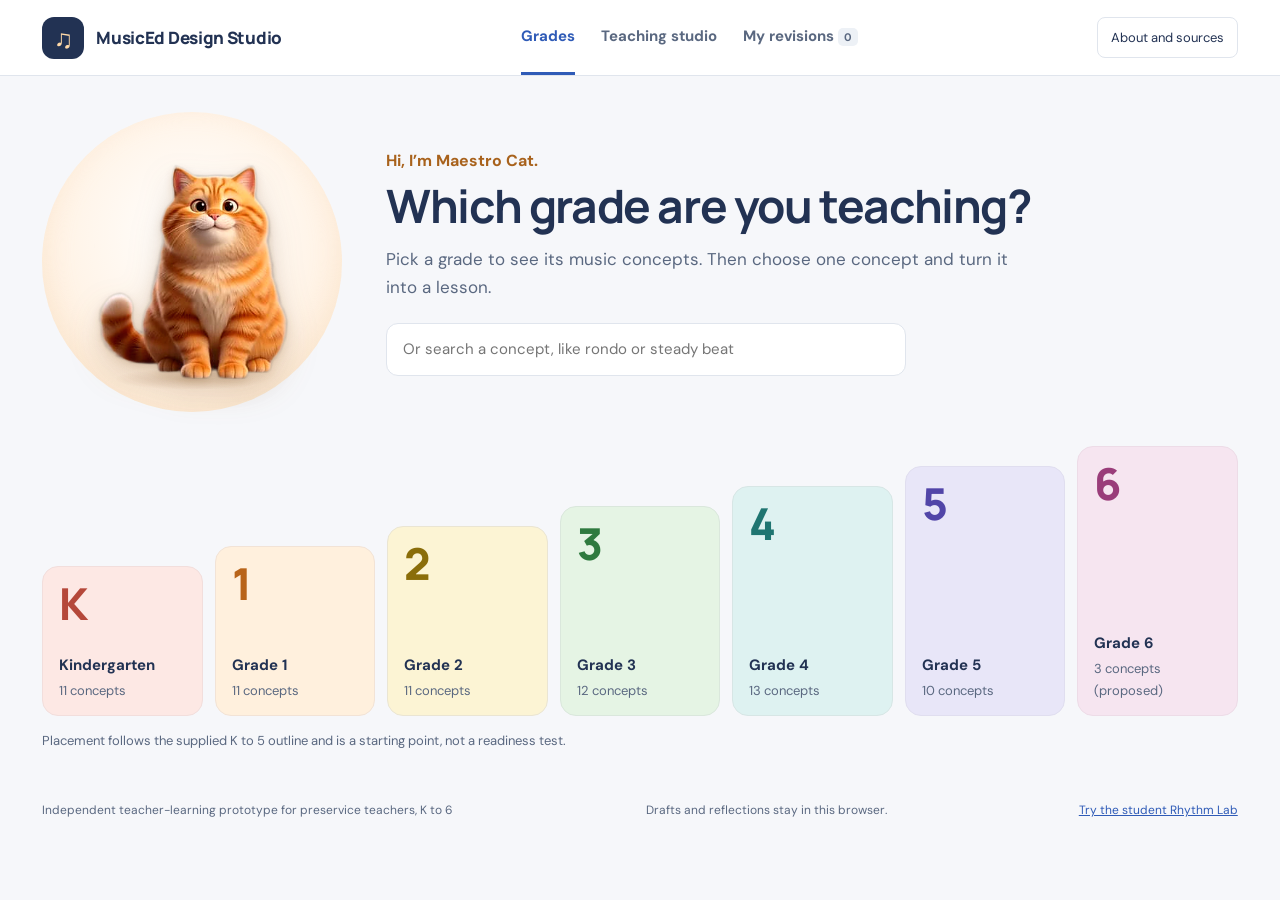
==== commit 10e9f2be: "Add files via upload" ====
--- a/index.html
+++ b/index.html
@@ -1,88 +1,7 @@
-<!doctype html>
-<html lang="en">
-<head>
-<meta charset="utf-8">
-<meta name="viewport" content="width=device-width, initial-scale=1, viewport-fit=cover">
-<title>MusicEd Design Studio</title>
-<meta name="description" content="A K to 6 music pedagogy studio for preservice elementary teachers, guided by Maestro Cat.">
-<link rel="icon" href="data:image/svg+xml,%3Csvg xmlns='http://www.w3.org/2000/svg' viewBox='0 0 40 40'%3E%3Crect width='40' height='40' rx='20' fill='%23E8892F'/%3E%3Ctext x='9' y='30' font-size='26' fill='%233A2418'%3E%E2%99%AB%3C/text%3E%3C/svg%3E">
-<link rel="preconnect" href="https://fonts.googleapis.com">
-<link rel="preconnect" href="https://fonts.gstatic.com" crossorigin>
-<link href="https://fonts.googleapis.com/css2?family=Bricolage+Grotesque:opsz,wght@12..96,600;12..96,700;12..96,800&family=Figtree:wght@400;500;600;700&display=swap" rel="stylesheet">
-<link rel="stylesheet" href="style.css">
-<script src="concepts.js" defer></script>
-<script src="app.js" defer></script>
-</head>
-<body data-page="library">
-<a class="skip" href="#content">Skip to workspace</a>
-<header class="top">
- <a class="brand" href="#" id="home-link"><span class="brand-face face" aria-hidden="true"></span>MusicEd Design Studio</a>
- <nav class="tabs" aria-label="Workspace">
-  <button data-page="library" class="active">Concept library</button>
-  <button data-page="studio">Teaching studio</button>
-  <button data-page="revisions">My revisions <span class="count" id="revision-count">0</span></button>
-  <button data-page="rhythm">Rhythm Lab</button>
- </nav>
- <button class="ghost" id="sources-open">About and sources</button>
-</header>
-
-<section class="hero" id="hero" aria-labelledby="hero-title">
- <div class="hero-inner">
-  <div>
-   <h1 id="hero-title">Turn musical understanding into meaningful teaching.</h1>
-   <p class="lede">Choose a concept, design a musical experience, and use what children do to decide your next teaching move.</p>
-   <div class="hero-actions"><button class="btn-gold" id="hero-browse">Browse the concepts</button><button class="btn-line" data-page="rhythm">Try the Rhythm Lab</button></div>
-  </div>
-  <div class="hero-cat"><div class="bubble-hero">Listen first. Name it second. I'll jump in with you.</div><span class="flipper"><img id="hero-img" alt="Maestro Cat, an orange tabby, leaping forward"></span></div>
- </div>
- <div class="staff-wrap">
-  <div class="staff-label" id="staff-label">Pick a grade on the staff. The notes climb from kindergarten to grade 6.</div>
-  <div class="staff" id="staff" role="group" aria-label="Filter concepts by grade"><span class="clef" aria-hidden="true">&#119070;</span></div>
- </div>
-</section>
-
-<div class="shell">
- <aside class="catalog" aria-label="Curriculum concepts">
-  <h2>Curriculum concepts <span id="concept-count"></span></h2>
-  <label class="sr" for="search">Search musical concepts</label>
-  <input id="search" type="search" placeholder="Find a musical concept">
-  <div class="filters">
-   <label>Grade<select id="grade"><option value="all">All</option><option>K</option><option>1</option><option>2</option><option>3</option><option>4</option><option>5</option><option>6</option></select></label>
-   <label>Domain<select id="domain"><option value="all">All domains</option><option>Melody</option><option>Rhythm</option><option>Form</option><option>Texture</option><option>Expression</option><option>Other</option></select></label>
-  </div>
-  <div id="concept-list" class="concept-list"></div>
-  <p class="catalog-note">K to 5 follows the supplied curriculum example. Grade 6 entries are proposed extensions. Placement is a starting point, not a readiness test.</p>
- </aside>
- <main id="content" tabindex="-1"></main>
-</div>
-
-<footer class="foot"><span>Independent teacher-learning prototype for grades K to 6. Not an official Ball State University product.</span><span id="save-status">Drafts and reflections stay in this browser.</span></footer>
-
-<div class="dock" id="dock">
- <div class="dock-bubble hide" id="dock-bubble" role="status" aria-live="polite"><b>Maestro Cat</b><span id="dock-text"></span><button id="dock-close" aria-label="Hide Maestro Cat's note">&times;</button></div>
- <button class="dock-cat" id="dock-cat" aria-label="Ask Maestro Cat for a teaching tip"><img id="dock-img" alt=""></button>
-</div>
-
-<dialog id="sources"><div class="dialog-head"><h2>Purpose, sources, and scope</h2><button class="x" data-close="sources" aria-label="Close">&times;</button></div>
-<p>This studio is for <strong>preservice teachers</strong>. Its purpose is to develop pedagogical content knowledge: knowing a concept, anticipating learners' thinking, choosing musical experiences, and using evidence to revise instruction.</p>
-<h3>Your curriculum reference</h3><p>The uploaded <em>Curriculum Outline Example.docx</em> contains a screenshot titled "Possible Kodaly-Inspired Curriculum Outline," attributed to Victoria Boler. It shows K to 5 across Melody, Rhythm, Form, Texture, Expression, and Other. Grade 6 additions are clearly marked proposals. The Grade 5 Expression cell is blank in the supplied image.</p>
-<p>Related entries have been grouped for navigation. "Dotted quarter triplet" is ambiguous in the screenshot, so dotted quarter and triplet are separate entries awaiting instructor confirmation. Definitions, activities, and scenarios are original instructional drafts, not quotations from the outline.</p>
-<h3>Indiana connections</h3><p>The 2023 Music standards use K to 2, 3 to 5, 6 to 8, and 9 to 12 bands. Grade 6 draws from the 6 to 8 band. The supplied sequence is not an Indiana-mandated grade-by-grade list. Teachers must verify that their actual task and evidence address a selected standard.</p>
-<h3>How coaching works</h3><p>The coach uses authored, concept-specific prompts and transparent checks for missing draft sections. It does not use generative AI, interpret arbitrary questions, or grade the quality of prose. Instructor or peer review remains part of the learning process.</p>
-<p>Drafts, dialogue, and revision snapshots are stored locally in this browser. They do not sync to other devices or an instructor dashboard. Avoid real children's names in practice cases.</p>
-<h3>Reference shelf</h3><ul><li><a href="https://www.in.gov/doe/files/IAS-Grades-K-12-Music.pdf" target="_blank" rel="noopener">Indiana Department of Education, 2023 Music Standards</a></li><li><a href="https://www.victoriaboler.com/blog/3-curriculum-outlines" target="_blank" rel="noopener">Victoria Boler, curriculum outline context</a></li><li><a href="https://viva.pressbooks.pub/openmusictheory/" target="_blank" rel="noopener">Open Music Theory, fundamentals reference</a></li><li><a href="https://giml.org/mlt/audiation/" target="_blank" rel="noopener">Gordon Institute for Music Learning, audiation</a></li><li><a href="https://www.bsu.edu/academics/collegesanddepartments/music/degrees-and-programs/undergraduate-majors/music-education" target="_blank" rel="noopener">Ball State, music education program</a></li></ul>
-<p class="small">Maestro Cat character artwork was supplied by the project owner. Audio demonstrations are generated with browser oscillators; no commercial recordings are included.</p></dialog>
-
+<!doctype html><html lang="en"><head><meta charset="utf-8"><meta name="viewport" content="width=device-width,initial-scale=1"><title>MusicEd Design Studio</title><meta name="description" content="A K to 6 music pedagogy studio for preservice elementary teachers: pick a grade, explore a concept, and develop a lesson draft through guided reflection."><link rel="icon" type="image/svg+xml" href="data:image/svg+xml,%3Csvg xmlns='http://www.w3.org/2000/svg' viewBox='0 0 40 40'%3E%3Crect width='40' height='40' rx='10' fill='%23223253'/%3E%3Ctext x='8' y='30' font-size='30' fill='%23ffd9a8'%3E♪%3C/text%3E%3C/svg%3E"><link rel="stylesheet" href="style.css"><script src="concepts.js" defer></script><script src="app.js" defer></script></head><body><a class="skip" href="#content">Skip to workspace</a>
+<header><a class="brand" href="./" data-home-link><b aria-hidden="true">♫</b><span>MusicEd Design Studio</span></a><nav aria-label="Workspace"><button data-page="home" class="active">Grades</button><button data-page="studio">Teaching studio</button><button data-page="revisions">My revisions <span id="revision-count">0</span></button></nav><button class="source-button" id="sources-open">About and sources</button></header>
+<main id="content" tabindex="-1"></main>
+<footer><span>Independent teacher-learning prototype for preservice teachers, K to 6</span><span id="save-status">Drafts and reflections stay in this browser.</span><a href="rhythm-lab/">Try the student Rhythm Lab</a></footer>
+<dialog id="sources"><div class="dialog-head"><h2>Purpose, sources and scope</h2><button data-close="sources" aria-label="Close">×</button></div><p>This studio is for <strong>preservice teachers</strong>. Its purpose is to develop pedagogical content knowledge: knowing a concept, anticipating learners’ thinking, choosing musical experiences, and using evidence to revise instruction.</p><h3>Your curriculum reference</h3><p>The uploaded <em>Curriculum Outline Example.docx</em> contains a screenshot titled “Possible Kodaly-Inspired Curriculum Outline,” attributed to Victoria Boler. It shows K to 5 across Melody, Rhythm, Form, Texture, Expression, and Other. Grade 6 additions here are clearly marked proposals. The Grade 5 Expression cell is blank in the supplied image.</p><p>Related entries have been grouped for navigation; their original patterns remain in the notes. “Dotted quarter triplet” is ambiguous in the screenshot, so dotted quarter and triplet are separate entries awaiting instructor confirmation. Definitions, activities, and scenarios here are original instructional drafts, not quotations from the outline.</p><h3>Indiana connections</h3><p>The 2023 Music standards use K to 2, 3 to 5, 6 to 8, and 9 to 12 bands. Grade 6 therefore draws from the 6 to 8 band. The supplied sequence is not an Indiana-mandated grade-by-grade list. The studio provides relevant standards to consider; teachers must verify that their actual task and evidence address a selected standard.</p><h3>How coaching works</h3><p>The current coach uses authored, concept-specific prompts and transparent checks for missing draft sections. It does not use generative AI, interpret arbitrary questions, or validate the quality of prose automatically. Your responses and self-review evidence guide the next step. Instructor or peer review remains part of the learning process.</p><p>Drafts, dialogue, and revision snapshots are stored locally in this browser. They do not sync to other devices or an instructor dashboard. Avoid real children’s names in practice cases.</p><h3>Reference shelf</h3><ul><li><a href="https://www.in.gov/doe/files/IAS-Grades-K-12-Music.pdf" target="_blank" rel="noopener">Indiana Department of Education: 2023 Music Standards</a></li><li><a href="https://www.victoriaboler.com/blog/3-curriculum-outlines" target="_blank" rel="noopener">Victoria Boler: Curriculum outline context</a></li><li><a href="https://viva.pressbooks.pub/openmusictheory/" target="_blank" rel="noopener">Open Music Theory: Music fundamentals reference</a></li><li><a href="https://giml.org/mlt/audiation/" target="_blank" rel="noopener">Gordon Institute for Music Learning: Audiation</a></li><li><a href="https://www.bsu.edu/academics/collegesanddepartments/music/degrees-and-programs/undergraduate-majors/music-education" target="_blank" rel="noopener">Ball State: Music education program</a></li></ul><p class="small">This independent prototype supports practice and reflection; it is not an official Ball State University resource or an endorsed state curriculum. Faculty should review the sequence and examples before course adoption.</p></dialog>
 <dialog id="restore"><h2>Restore this revision?</h2><p>Your current draft will be saved as a snapshot before the selected revision is restored.</p><div class="actions"><button data-close="restore" class="secondary">Cancel</button><button id="restore-confirm" class="primary">Save current and restore</button></div></dialog>
-
-<dialog id="teacher"><div class="dialog-head"><h2>Teach the Rhythm Lab</h2><button class="x" data-close="teacher" aria-label="Close educator notes">&times;</button></div>
-<p class="small">Grades 3 to 5, 15 to 20 minutes, speakers and a keyboard or touch screen.</p>
-<div class="teach-grid"><section><h3>Learning targets</h3><ul><li>Maintain a steady pulse over eight beats.</li><li>Read a quarter note, a pair of eighth notes, and a quarter rest in a quarter-note beat context.</li><li>Compare faster and slower tempi.</li><li>Create, listen to, and revise a four-beat rhythm.</li></ul><h3>Teach it in the room</h3><p>Invite students to pat a pulse, echo a short pattern, and describe what changed. Model the rest with silent hands while the beat continues. Let partners alternate performer and observer.</p><h3>Connect</h3><p>Ask: "Where do you notice a steady pulse in your day? Which rhythm would you choose for a celebration, and why?"</p></section>
-<section><h3>Indiana standards connection</h3><p>This introductory practice supports selected ideas in the 2023 Music standards; it is not a complete standards assessment.</p><div class="standard"><strong>P.8.5.2</strong> Pattern practice: keep a consistent tempo.</div><div class="standard"><strong>Lr.5.5.1</strong> Tempo vocabulary applied to listening examples.</div><div class="standard"><strong>Cn.1.5.1</strong> Discuss how personal interests shape musical choices.</div><div class="standard"><strong>Cr.11.5.1</strong> Extension: add words, tempo, and dynamics to the created rhythm, then perform it.</div><h3>Evidence of learning</h3><p>Use the explanation questions, a student's four-beat pattern, and an observed performance. The rescue score is practice feedback, not a grade: device delay and motor access can affect it.</p><h3>Adapt and extend</h3><p>Use the beat lights, slow the tempo, perform with a partner, or respond through movement. Accept an untimed teacher-observed performance as an alternative.</p></section></div>
-<h3>Preservice teacher reflection</h3><p>Teach a two-minute echo activity. What did you observe? What change helped learners keep the pulse?</p><label class="sr" for="reflection">Your teaching notes</label><textarea id="reflection" rows="3" placeholder="I noticed... Next time I will..."></textarea><p class="small" id="reflection-status">Notes are saved only in this browser.</p></dialog>
-
-<dialog id="reset-dialog"><h2>Start the Rhythm Lab again?</h2><p>This clears mission progress and the rhythm pattern in this browser. Your teaching notes stay.</p><div class="actions"><button class="secondary" data-close="reset-dialog">Keep my progress</button><button class="primary" id="confirm-reset">Start fresh</button></div></dialog>
-
-<div id="toast" role="status" aria-live="polite"><span class="face" aria-hidden="true"></span><span id="toast-text"></span></div>
-</body>
-</html>
+<div id="toast" role="status" aria-live="polite"></div></body></html>
--- a/style.css
+++ b/style.css
@@ -1,324 +1,140 @@
-:root{--paper:#FFF6EC;--surface:#FFFFFF;--surface2:#FFF0DF;--ink:#3A2418;--muted:#7A5A45;--line:#F0DAC2;--link:#A94F17;--soft:#FDE2C4;--red:#D9646E;--orange:#E8892F;--gold:#F6B941;--suit:#A94F17;--suit-deep:#C9651F;--stage:#3A2418;--stage-ink:#FFF3E4;--stage-muted:#E4C8AE;--ok:#2F7A4A;--btn:#A94F17;--btn-hover:#8A3E10;--hero:#E8892F;--hero-ink:#3A2418;--cream:#FFF6EC;--shadow:0 18px 40px -24px rgba(58,36,24,.5);color-scheme:light}
-@media (prefers-color-scheme:dark){:root:not([data-theme="light"]){--paper:#1C130D;--surface:#291C14;--surface2:#33241A;--ink:#FBE9D2;--muted:#D1B49B;--line:#4A3526;--link:#F5A55A;--soft:#4A2F1D;--red:#F08A92;--orange:#F5A055;--suit:#A94F17;--suit-deep:#A9521A;--stage:#120B06;--ok:#7FD39F;--hero:#C9711F;--shadow:0 18px 40px -24px rgba(0,0,0,.8);color-scheme:dark}}
-:root[data-theme="dark"]{--paper:#1C130D;--surface:#291C14;--surface2:#33241A;--ink:#FBE9D2;--muted:#D1B49B;--line:#4A3526;--link:#F5A55A;--soft:#4A2F1D;--red:#F08A92;--orange:#F5A055;--suit:#A94F17;--suit-deep:#A9521A;--stage:#120B06;--ok:#7FD39F;--hero:#C9711F;--shadow:0 18px 40px -24px rgba(0,0,0,.8);color-scheme:dark}
-:root{box-sizing:border-box;padding-top:env(safe-area-inset-top,0px);padding-bottom:env(safe-area-inset-bottom,0px)}
-html{scroll-padding-top:calc(env(safe-area-inset-top,0px) + 90px)}
-*,*::before,*::after{box-sizing:inherit}
-body{margin:0;background:var(--paper);color:var(--ink);font:16px/1.6 'Figtree',system-ui,-apple-system,'Segoe UI',Arial,sans-serif}
-h1,h2,h3,h4,.display{font-family:'Bricolage Grotesque','Figtree',system-ui,sans-serif;line-height:1.15;margin:0}
-p{margin:0 0 .8em}
-img{max-width:100%}
-button,input,select,textarea{font:inherit;color:inherit}
-button{cursor:pointer}
-button:disabled{cursor:not-allowed;opacity:.5}
-a{color:var(--link)}
-:focus-visible{outline:3px solid var(--orange);outline-offset:3px}
-.sr{position:absolute;width:1px;height:1px;overflow:hidden;clip:rect(0,0,0,0);white-space:nowrap}
-.skip{position:fixed;top:-60px;left:12px;background:var(--surface);padding:10px 14px;z-index:100;border-radius:8px}
-.skip:focus{top:calc(env(safe-area-inset-top,0px) + 8px)}
-.flip{transform:scaleX(-1)}
+@import url('https://fonts.googleapis.com/css2?family=DM+Sans:wght@400;500;600;700&family=Manrope:wght@500;600;700;800&display=swap');
+:root{--ink:#223253;--muted:#5a6880;--blue:#2f5bb7;--paper:#f6f7fa;--line:#e0e5ed;--apricot:#fff3e6;--apricot-edge:#f6dcbb;--gold:#f2c77e;--red:#a4513f}
+*{box-sizing:border-box}body{margin:0;background:var(--paper);font:16px/1.65 'DM Sans',Arial,sans-serif;color:var(--ink)}h1,h2,h3,h4{font-family:'Manrope',Arial,sans-serif;line-height:1.3}button,input,select,textarea{font:inherit}button{cursor:pointer}button:disabled{cursor:not-allowed;opacity:.5}a{color:var(--blue)}button,input,select,textarea,a{outline-offset:4px}button:focus-visible,a:focus-visible,input:focus-visible,textarea:focus-visible,select:focus-visible,summary:focus-visible{outline:3px solid #c27a1a}
 
 /* Header */
-header.top{position:sticky;top:env(safe-area-inset-top,0px);z-index:30;background:var(--surface);border-bottom:1px solid var(--line);display:flex;align-items:center;gap:24px;padding:0 max(20px,3.5%);height:72px}
-.brand{display:flex;align-items:center;gap:10px;text-decoration:none;color:var(--ink);font:800 18px 'Bricolage Grotesque',sans-serif;letter-spacing:-.3px;white-space:nowrap}
-.brand-face{width:44px;height:44px;border-radius:50%;background:var(--cream) center/cover no-repeat;flex-shrink:0;border:2px solid var(--orange)}
-nav.tabs{display:flex;gap:4px;margin-left:auto;align-self:stretch}
-nav.tabs button{background:none;border:0;border-bottom:3px solid transparent;padding:0 14px;font-weight:600;font-size:15px;color:var(--muted);display:flex;align-items:center;gap:7px}
-nav.tabs button:hover{color:var(--ink)}
-nav.tabs button.active{color:var(--ink);border-bottom-color:var(--red)}
-nav.tabs .count{background:var(--soft);color:var(--ink);font-size:12px;padding:1px 7px;border-radius:10px}
-.ghost{background:transparent;border:1px solid var(--line);border-radius:999px;padding:8px 14px;font-size:14px;font-weight:600}
-.ghost:hover{background:var(--surface2)}
+header{height:76px;display:flex;justify-content:space-between;align-items:center;padding:0 3.3%;background:white;border-bottom:1px solid var(--line);gap:24px}
+.brand{text-decoration:none;color:var(--ink);display:flex;align-items:center;gap:12px;font:800 17px 'Manrope',sans-serif;letter-spacing:-.3px;white-space:nowrap}
+.brand b{background:var(--ink);color:#ffd9a8;font-size:26px;display:grid;place-items:center;width:42px;height:42px;border-radius:12px}
+header nav{display:flex;align-self:stretch;gap:26px}
+header nav button{padding:0;background:none;color:var(--muted);border:0;border-bottom:3px solid transparent;font-size:15px;font-weight:700}
+header nav button.active{color:var(--blue);border-bottom-color:var(--blue)}
+header nav span{background:#edf1f6;padding:2px 6px;border-radius:5px;font-size:11px}
+.source-button{font-size:13px;border:1px solid var(--line);background:white;border-radius:8px;padding:9px 13px;color:var(--ink)}
+main{max-width:1280px;margin:auto;padding:30px 3.3% 10px;min-height:60vh}
 
-/* Hero */
-.hero{position:relative;overflow:hidden;background:repeating-linear-gradient(100deg,transparent 0 72px,rgba(169,79,23,.12) 72px 104px),var(--hero);color:var(--hero-ink);padding:56px max(20px,3.5%) 0;isolation:isolate}
-.hero::after{content:"";position:absolute;inset:auto 0 0 0;height:46%;background:var(--suit-deep);z-index:-1;clip-path:polygon(0 30%,100% 0,100% 100%,0 100%)}
-.hero-inner{max-width:1500px;margin:auto;display:grid;grid-template-columns:minmax(0,1.1fr) minmax(0,.9fr);align-items:end;gap:20px}
-.hero h1{font-size:clamp(38px,5.4vw,78px);font-weight:800;letter-spacing:-2.5px;line-height:.98;max-width:12ch}
-.hero .lede{font-size:19px;max-width:44ch;color:#4A2C1A;margin:22px 0 26px}
-.hero-actions{display:flex;gap:12px;flex-wrap:wrap}
-.btn-gold{background:var(--gold);color:#3A2418;border:0;border-radius:999px;padding:13px 22px;font-weight:700;font-size:16px;box-shadow:0 4px 0 #B77A12}
-.btn-gold:hover{background:#FFC95E}
-.btn-line{background:var(--cream);color:#3A2418;border:2px solid #3A2418;border-radius:999px;padding:11px 20px;font-weight:700;font-size:16px}
-.btn-line:hover{background:#fff}
-.hero-cat{position:relative;justify-self:center;width:min(460px,100%);margin-bottom:-6px}
-.hero-cat img{width:100%;display:block;filter:drop-shadow(0 30px 24px rgba(58,36,24,.45));animation:flyin 1.1s cubic-bezier(.2,.8,.2,1) both}
-@keyframes flyin{from{opacity:0;transform:translate(-160px,60px) rotate(8deg)}to{opacity:1;transform:rotate(4deg)}}
-.hero-cat img{transform:rotate(4deg)}
-.hero-cat .flipper{display:block;transform:scaleX(-1)}
-.bubble-hero{position:absolute;z-index:2;left:-34%;top:-4%;background:var(--cream);color:#3A2418;border-radius:18px;padding:12px 16px;font-weight:600;font-size:15px;max-width:230px;box-shadow:var(--shadow)}
-.bubble-hero::after{content:"";position:absolute;right:-10px;bottom:18px;border:10px solid transparent;border-left-color:#FFF6EC;border-right:0}
+/* Home hero */
+.hero{display:grid;grid-template-columns:300px minmax(0,1fr);gap:44px;align-items:center;margin:6px 0 34px}
+.cat-stage{position:relative;width:300px;height:300px;border-radius:50%;background:radial-gradient(circle at 50% 40%,#ffffff 0,var(--apricot) 58%,#fde9d2 100%);box-shadow:inset 0 -10px 30px #f3d2ab55}
+.cat-stage::after{content:"";position:absolute;left:24%;right:24%;bottom:22px;height:22px;border-radius:50%;background:radial-gradient(ellipse,#7a4a1a40 0,#7a4a1a00 70%)}
+.hero-cat{position:absolute;left:50%;bottom:30px;width:196px;height:auto;transform:translateX(-50%);z-index:1;filter:drop-shadow(0 14px 16px #7a4a1a30) drop-shadow(0 3px 4px #7a4a1a2e) saturate(1.05) contrast(1.04);animation:settle .9s cubic-bezier(.3,1.4,.5,1) both}
+@keyframes settle{from{transform:translate(-50%,-26px) scale(.96);opacity:0}to{transform:translate(-50%,0) scale(1);opacity:1}}
+.hello{margin:0 0 6px;font-weight:700;color:#a8621c;font-size:16px}
+.hero-copy h1{font-size:clamp(30px,3.6vw,46px);letter-spacing:-1.4px;margin:0 0 12px;line-height:1.15}
+.lede{margin:0 0 22px;color:var(--muted);font-size:17px;max-width:52ch}
+.search input{width:100%;max-width:520px;border:1px solid var(--line);padding:13px 16px;border-radius:12px;background:white;font-size:15px;color:var(--ink)}
+.hits{list-style:none;padding:0;margin:10px 0 0;max-width:520px;background:white;border:1px solid var(--line);border-radius:12px;overflow:hidden}
+.hits button{width:100%;text-align:left;border:0;background:none;padding:11px 16px;color:var(--ink);display:flex;justify-content:space-between;gap:12px;border-bottom:1px solid var(--line)}
+.hits li:last-child button{border-bottom:0}.hits button:hover{background:#f3f6fb}.hits span{color:var(--muted);font-size:13px;white-space:nowrap}
+.no-hits{font-size:14px;color:var(--muted);margin:10px 0 0}
 
-/* Staff grade navigator */
-.staff-wrap{max-width:1500px;margin:26px auto 0;position:relative;padding:18px 0 34px}
-.staff-label{color:#3A2418;font-size:14px;font-weight:600;margin-bottom:22px;padding-left:70px}
-.staff{position:relative;height:120px;background:repeating-linear-gradient(to bottom,rgba(58,36,24,.5) 0 2px,transparent 2px 24px);background-size:100% 98px;background-repeat:no-repeat;background-position:0 12px}
-.clef{position:absolute;left:0;top:-14px;font-size:118px;line-height:1;color:#3A2418;opacity:.85;font-family:Georgia,'Times New Roman',serif}
-.note{position:absolute;transform:translate(-50%,50%);background:none;border:0;padding:0;display:flex;flex-direction:column;align-items:center;color:#3A2418}
-.note .head{width:36px;height:27px;border-radius:50%;background:var(--cream);transform:rotate(-20deg);box-shadow:0 3px 0 rgba(0,0,0,.2);display:grid;place-items:center;transition:transform .15s}
-.note .head b{transform:rotate(20deg);font:800 14px 'Bricolage Grotesque',sans-serif;color:#3A2418}
-.note .stem{position:absolute;right:1px;bottom:12px;width:3px;height:56px;background:#3A2418;border-radius:2px}
-.note:hover .head{transform:rotate(-20deg) scale(1.12)}
-.note[aria-pressed="true"] .head{background:var(--red);box-shadow:0 0 0 4px var(--cream)}
-.note[aria-pressed="true"] .head b{color:#fff}
-.note[aria-pressed="true"] .stem{background:#3A2418}
-.note .cap{position:absolute;top:34px;font-size:12px;font-weight:600;white-space:nowrap;color:#3A2418;opacity:0;transition:opacity .15s}
-.note:hover .cap,.note:focus-visible .cap,.note[aria-pressed="true"] .cap{opacity:1}
+/* Grade staircase */
+.grades{margin-bottom:10px}
+.grade-steps{display:grid;grid-template-columns:repeat(7,minmax(0,1fr));gap:12px;align-items:end}
+.grade-step{--bg:#fde8e4;--deep:#b5483a;height:calc(150px + var(--step) * 20px);border:1px solid color-mix(in srgb,var(--deep) 18%,white);border-radius:16px;background:var(--bg);color:var(--ink);text-align:left;padding:14px 16px;display:flex;flex-direction:column;justify-content:flex-end;gap:2px;transition:transform .15s,box-shadow .15s}
+.grade-step:hover{transform:translateY(-4px);box-shadow:0 10px 22px color-mix(in srgb,var(--deep) 18%,transparent)}
+.grade-step:nth-child(2){--bg:#fff0dd;--deep:#b8641a}.grade-step:nth-child(3){--bg:#fcf4d4;--deep:#8a6d0a}.grade-step:nth-child(4){--bg:#e5f4e4;--deep:#2f7a3f}.grade-step:nth-child(5){--bg:#def2f1;--deep:#1f7571}.grade-step:nth-child(6){--bg:#e8e6f8;--deep:#5145a8}.grade-step:nth-child(7){--bg:#f6e5f0;--deep:#9a3d7a}
+.grade-mark{font:800 44px/1 'Manrope',sans-serif;color:var(--deep);letter-spacing:-1.5px;margin-bottom:auto}
+.grade-name{font-weight:700;font-size:15px}.grade-meta{font-size:13px;color:var(--muted)}
+.grades-note{font-size:13px;color:var(--muted);margin:14px 0 0}
 
-/* Layout */
-.shell{max-width:1500px;margin:auto;padding:30px max(20px,3.5%) 40px;display:grid;grid-template-columns:260px minmax(0,1fr);gap:28px}
-body[data-page="rhythm"] .shell{grid-template-columns:minmax(0,1fr)}
-body[data-page="rhythm"] .catalog{display:none}
-.catalog{position:sticky;top:96px;align-self:start}
-.catalog h2{font-size:17px;font-weight:800;display:flex;justify-content:space-between;align-items:baseline;margin-bottom:12px}
-.catalog h2 span{font:500 13px 'Figtree',sans-serif;color:var(--muted)}
-input[type=search],.filters select{width:100%;border:1px solid var(--line);background:var(--surface);border-radius:10px;padding:10px 12px;font-size:15px}
-.filters{display:grid;grid-template-columns:90px 1fr;gap:8px;margin:10px 0 14px}
-.filters label{font-size:13px;color:var(--muted);font-weight:600}
-.filters select{margin-top:4px;padding:8px}
-.concept-list{max-height:calc(100vh - 330px);min-height:240px;overflow:auto;padding-right:6px;scrollbar-width:thin}
-.group-label{font:700 13px 'Bricolage Grotesque',sans-serif;color:var(--muted);padding:14px 8px 4px}
-.concept-button{display:block;width:100%;text-align:left;background:none;border:0;border-radius:10px;padding:9px 11px;margin:2px 0;font-size:15px;line-height:1.35}
-.concept-button small{display:block;font-size:12px;color:var(--muted);margin-top:2px}
-.concept-button:hover{background:var(--surface2)}
-.concept-button.active{background:var(--soft);font-weight:700;box-shadow:inset 3px 0 0 var(--red)}
-.catalog-note{font-size:13px;color:var(--muted);border-top:1px solid var(--line);padding-top:12px;margin-top:14px}
+/* Breadcrumb */
+.trail{display:flex;flex-wrap:wrap;align-items:center;gap:8px;font-size:14px;color:var(--muted);margin:0 0 16px}
+.trail button{border:0;background:none;padding:0;color:var(--blue);font-weight:600;text-decoration:underline;text-underline-offset:3px}
 
-.surface{background:var(--surface);border:1px solid var(--line);border-radius:22px}
-.primary,.secondary{border-radius:999px;padding:11px 18px;font-weight:700;font-size:15px;border:1px solid transparent}
-.primary{background:var(--btn);color:#fff}
-.primary:hover{background:var(--btn-hover)}
-.secondary{background:var(--surface);border-color:var(--line)}
-.secondary:hover{background:var(--surface2)}
-.full{width:100%}
-.actions{display:flex;gap:10px;flex-wrap:wrap;margin-top:16px}
-.small{font-size:13px!important;color:var(--muted)}
-.pill{display:inline-block;font-size:13px;font-weight:600;padding:3px 10px;border-radius:999px;background:var(--soft);margin:0 6px 6px 0}
-.pill.proposed{background:#FCD9DC;color:#8A2C36}
+/* Grade page */
+.grade-head{display:flex;align-items:center;gap:18px;margin-bottom:18px}
+.grade-head h1{margin:0;font-size:32px;letter-spacing:-1px}.grade-head p{margin:2px 0 0;color:var(--muted);font-size:15px}
+.grade-mark.big{display:grid;place-items:center;width:72px;height:72px;border-radius:18px;background:var(--bg);border:1px solid color-mix(in srgb,var(--deep) 18%,white);color:var(--deep);margin:0;font-size:40px;--bg:#fde8e4;--deep:#b5483a}.grade-mark.big[style*="--i:1"]{--bg:#fff0dd;--deep:#b8641a}.grade-mark.big[style*="--i:2"]{--bg:#fcf4d4;--deep:#8a6d0a}.grade-mark.big[style*="--i:3"]{--bg:#e5f4e4;--deep:#2f7a3f}.grade-mark.big[style*="--i:4"]{--bg:#def2f1;--deep:#1f7571}.grade-mark.big[style*="--i:5"]{--bg:#e8e6f8;--deep:#5145a8}.grade-mark.big[style*="--i:6"]{--bg:#f6e5f0;--deep:#9a3d7a}
+.grade-jump{margin-left:auto;display:flex;gap:8px}
+.chips{display:flex;flex-wrap:wrap;gap:8px;margin-bottom:18px}
+.chip{border:1px solid var(--line);background:white;color:var(--ink);border-radius:999px;padding:7px 15px;font-size:14px;font-weight:600}
+.chip[aria-pressed="true"]{background:var(--ink);color:white;border-color:var(--ink)}
+.concept-grid{display:grid;grid-template-columns:repeat(auto-fill,minmax(250px,1fr));gap:12px}
+.concept-tile{text-align:left;background:white;border:1px solid var(--line);border-radius:14px;padding:16px 18px;color:var(--ink);display:flex;flex-direction:column;gap:6px}
+.concept-tile:hover{border-color:#b8c8e4;background:#fbfcff}
+.concept-tile strong{font:700 17px/1.35 'Manrope',sans-serif}
+.tile-def{font-size:14px;color:var(--muted);display:-webkit-box;-webkit-line-clamp:2;-webkit-box-orient:vertical;overflow:hidden}
+.tile-domain{align-self:flex-start;font-size:12px;font-weight:700;border-radius:6px;padding:2px 8px;background:#edf2fa;color:#385b85}
+.d-melody{background:#fde8e4;color:#9a3d30}.d-rhythm{background:#fff0dd;color:#955217}.d-form{background:#e5f4e4;color:#2c6a38}.d-texture{background:#def2f1;color:#1c6663}.d-expression{background:#e8e6f8;color:#4a3f98}.d-other{background:#eef0f4;color:#4d5a70}
 
-/* Library */
-.library{display:grid;grid-template-columns:minmax(0,1fr) 300px;gap:24px}
-.concept-top{padding:30px 34px 24px}
-.crumb{font-size:14px;color:var(--muted);font-weight:600}
-.concept-top h2{font-size:clamp(34px,4vw,52px);font-weight:800;letter-spacing:-1.5px;margin:6px 0 14px}
-.definition{padding:28px 34px;background:var(--surface2);border-top:1px solid var(--line);border-bottom:1px solid var(--line);position:relative}
-.definition h3{font:600 15px 'Figtree',sans-serif;color:var(--muted);margin-bottom:8px}
-.child-definition{font:600 clamp(22px,2.3vw,30px)/1.3 'Bricolage Grotesque',sans-serif;letter-spacing:-.4px;max-width:30ch;margin-bottom:16px}
-.teacher-note{font-size:16px;color:var(--muted);max-width:68ch;margin:0}
-.teacher-note b{color:var(--ink)}
-.section-body{padding:26px 34px 32px}
-.misconception{display:flex;gap:16px;align-items:flex-start;background:var(--surface2);border:1px solid var(--line);border-left:6px solid var(--gold);border-radius:14px;padding:16px 18px;margin-bottom:28px}
-.misconception b{display:block;font-size:14px;margin-bottom:2px}
-.section-body>h3{font-size:24px;font-weight:800;margin-bottom:6px}
-.experience{display:grid;grid-template-columns:44px 1fr;gap:14px;padding:16px 0;border-top:1px solid var(--line)}
-.experience>span{width:40px;height:40px;border-radius:50%;background:var(--suit);color:#fff;display:grid;place-items:center;font:800 17px 'Bricolage Grotesque',sans-serif}
-.experience h4{font-size:18px;margin:6px 0 6px}
-.experience p{color:var(--muted);max-width:70ch;margin:0}
-.linkish{background:none;border:0;padding:0;color:var(--link);font-weight:700;font-size:14px;margin-top:8px;text-decoration:underline;text-underline-offset:3px}
-.demo{margin-top:24px;background:var(--stage);color:var(--stage-ink);border-radius:20px;padding:24px 26px;display:grid;grid-template-columns:minmax(0,1fr) 170px;gap:16px;align-items:center;overflow:hidden}
-.demo h4{font-size:20px;margin-bottom:6px}
-.demo p{color:var(--stage-muted);margin-bottom:14px}
-.demo button{background:var(--gold);color:#3A2418;border:0;border-radius:999px;padding:10px 18px;font-weight:700;margin-right:8px}
-.demo button.stop{background:transparent;color:var(--stage-ink);border:1px solid #7A5A45}
-.demo .state{display:block;margin-top:12px;font-size:14px;color:var(--stage-muted)}
-.demo-cat{width:170px;justify-self:end;filter:drop-shadow(0 14px 10px rgba(0,0,0,.35));transition:transform .2s}
-.demo-cat.bounce{animation:hop .6s ease-in-out infinite}
-@keyframes hop{0%,100%{translate:0 0}50%{translate:0 -14px}}
+/* Concept page */
+.library-layout{display:grid;grid-template-columns:minmax(0,1fr) 290px;gap:22px}
+.surface{background:white;border:1px solid var(--line);border-radius:15px;overflow:hidden}
+.concept-heading{padding:24px 30px 20px;border-bottom:1px solid var(--line)}
+.concept-heading h2{font-size:30px;letter-spacing:-1px;margin:0 0 12px}
+.pill{display:inline-block;font-size:12px;padding:3px 8px;border-radius:5px;background:#edf2fa;color:#385b85;margin-right:5px}.pill.proposed{background:var(--apricot);color:#8a5212}
+.definition{padding:24px 30px 26px;background:#f9fbff}.definition h3{font-size:14px;margin:0 0 10px;color:var(--blue)}
+.child-definition{font:600 24px/1.5 'Manrope',sans-serif;letter-spacing:-.5px;margin:0 0 18px}
+.teacher-note{font-size:15px;line-height:1.7;color:var(--muted);margin:0}.teacher-note b{color:var(--ink)}
+.section-body{padding:23px 30px}.section-body h3{font-size:17px;margin:0 0 13px}
+.misconception{border-left:3px solid var(--gold);background:#fffaf2;border-radius:0 8px 8px 0;padding:10px 14px 10px 16px;font-size:15px;margin:0 0 26px}.misconception b{display:block;margin-bottom:3px;font-size:13px;color:#8a5212}
+.experience{display:grid;grid-template-columns:30px 1fr;gap:12px;margin:17px 0}
+.experience>span{font-size:12px;font-weight:700;background:#edf2fa;border-radius:50%;width:28px;height:28px;display:grid;place-items:center}
+.experience h4{font-size:16px;margin:1px 0 5px}.experience p{font-size:16px;margin:0;color:var(--muted)}
+.experience button{font-size:13px;padding:0;border:0;background:none;color:var(--blue);font-weight:700;margin-top:7px;text-decoration:underline;text-underline-offset:3px}
+.demo{background:var(--ink);color:white;padding:20px;border-radius:12px;margin:20px 0 0}.demo h4{font-size:15px;margin:0 0 7px}.demo p{font-size:14px;color:#c6d3e6;margin:0 0 14px}
+.demo button{border:1px solid #627695;background:#324b6b;color:white;padding:8px 12px;border-radius:6px;font-size:13px}.demo #audio-state{display:block;margin-top:8px;font-size:12px;color:#d5e1f2}
+.library-aside{display:flex;flex-direction:column;gap:14px}
+.mentor{background:var(--apricot);padding:20px;border-radius:15px;border:1px solid var(--apricot-edge);text-align:center}
+.mentor-cat{position:relative;width:150px;height:150px;margin:0 auto 6px;border-radius:50%;background:radial-gradient(circle at 50% 40%,#fff 0,#fff7ee 60%,#fde9d2 100%)}
+.mentor-cat img{position:absolute;left:50%;bottom:14px;width:100px;height:auto;transform:translateX(-50%);filter:drop-shadow(0 8px 10px #7a4a1a30) drop-shadow(0 2px 3px #7a4a1a2e)}
+.mentor blockquote{margin:10px 0 16px;font-size:17px;line-height:1.55;font-weight:600;font-family:'Manrope',sans-serif}
+.mini-panel{padding:0}.mini-panel summary{padding:15px 18px;font-size:15px}.mini-panel[open] summary{border-bottom:1px solid var(--line)}.mini-panel>*:not(summary){margin-left:18px;margin-right:18px}.mini-panel>:last-child{margin-bottom:16px}
+.mini-panel p{font-size:14px;color:var(--muted);margin:8px 0}.mini-panel strong{color:var(--ink)}
+.sequence-step{display:flex;gap:10px;margin:12px 0;font-size:14px}.sequence-step b{color:var(--blue)}
 
-.aside{display:flex;flex-direction:column;gap:20px}
-.mentor{position:relative;background:var(--surface2);color:var(--ink);border:1px solid var(--line);border-radius:22px;padding:170px 22px 22px;margin-top:70px}
-.mentor-cat{position:absolute;left:50%;top:-78px;width:210px;transform:translateX(-50%);filter:drop-shadow(0 16px 14px rgba(58,36,24,.4))}
-.mentor h3{font-size:20px;font-weight:800}
-.mentor .role{font-size:14px;color:var(--muted);margin-bottom:12px}
-.mentor blockquote{margin:0 0 14px;font:600 20px/1.35 'Bricolage Grotesque',sans-serif}
-.mentor p{color:var(--muted);font-size:15px}
-.mentor .btn-gold{width:100%;margin-top:6px}
-.mini{padding:20px 22px}
-.mini h3{font-size:18px;font-weight:800;margin-bottom:10px}
-.mini p{font-size:15px;color:var(--muted)}
-.mini strong{color:var(--ink)}
-.cycle{list-style:none;padding:0;margin:0 0 10px;counter-reset:c}
-.cycle li{counter-increment:c;display:flex;gap:12px;align-items:center;padding:7px 0;font-weight:600}
-.cycle li::before{content:counter(c);width:28px;height:28px;border-radius:50%;background:var(--soft);display:grid;place-items:center;font:800 14px 'Bricolage Grotesque',sans-serif;flex-shrink:0}
+/* Buttons */
+.primary,.secondary{font-size:14px;font-weight:700;padding:11px 15px;border-radius:8px;border:1px solid transparent}
+.primary{background:var(--blue);color:white}.primary:hover{background:#244a99}
+.secondary{background:white;border-color:var(--line);color:var(--ink)}.secondary:hover{background:#f3f6fb}.full{width:100%}
 
 /* Studio */
-.page-head{display:flex;justify-content:space-between;align-items:flex-end;gap:18px;margin-bottom:20px}
-.page-head h2{font-size:clamp(30px,3.4vw,44px);font-weight:800;letter-spacing:-1.2px;margin-top:4px}
-.page-head p{color:var(--muted);margin:6px 0 0}
-.scenario{position:relative;background:var(--stage);color:var(--stage-ink);border-radius:22px;padding:28px 250px 26px 30px;margin-bottom:22px;overflow:hidden;min-height:260px}
-.scenario .tag{display:inline-block;background:var(--red);color:#fff;font-weight:700;font-size:13px;border-radius:999px;padding:3px 12px}
-.scenario h3{font-size:26px;font-weight:800;margin:12px 0 10px;max-width:26ch}
-.scenario p{color:var(--stage-muted);max-width:62ch}
-.scenario-cat{position:absolute;right:6px;bottom:-8px;width:250px;filter:drop-shadow(0 16px 14px rgba(0,0,0,.4))}
-.scenario label{font-size:14px;color:var(--stage-muted);font-weight:600}
-.scenario select{display:block;max-width:360px;width:100%;margin-top:6px;background:#4E3322;color:#fff;border:1px solid #7A5A45;border-radius:10px;padding:9px 10px}
-.scenario details{margin-top:16px}
-.scenario summary{font-weight:700;cursor:pointer;font-size:17px}
-.decisions{display:grid;gap:8px;margin-top:12px;max-width:640px}
-.decisions button{text-align:left;background:#4E3322;color:#fff;border:1px solid #6E4E38;border-radius:12px;padding:11px 14px}
-.decisions button:hover{border-color:var(--gold)}
-.decisions button[aria-pressed="true"]{border-color:var(--gold);background:#6A4029}
-.decision-feedback{color:#FFD08A!important;margin-top:12px;font-weight:500}
-.studio-cols{display:grid;grid-template-columns:minmax(0,1fr) 360px;gap:22px;align-items:start}
-.draft{padding:28px 30px}
-.draft h3,.review h3{font-size:24px;font-weight:800;margin-bottom:6px}
-.draft>p,.review>p{color:var(--muted)}
-.draft label{display:block;font-weight:700;margin:20px 0 6px;font-size:16px}
-.draft label small{display:block;font-weight:400;color:var(--muted);font-size:14px;margin-top:2px}
-.draft select{border:1px solid var(--line);border-radius:10px;padding:8px 10px;background:var(--surface)}
-textarea{width:100%;resize:vertical;border:1px solid var(--line);border-radius:12px;padding:12px;background:var(--surface2);line-height:1.55;min-height:92px;font-size:15px}
-textarea:focus{background:var(--surface)}
-.draft-status{font-size:14px;color:var(--ok);margin-top:12px}
-.review{padding:26px 30px;margin-top:22px}
-.rubric-row{display:grid;grid-template-columns:1fr 180px;gap:10px;padding:14px 0;border-top:1px solid var(--line)}
-.rubric-row label{font-weight:700}
-.rubric-row small{display:block;font-weight:400;color:var(--muted);font-size:14px}
-.rubric-row select{border:1px solid var(--line);border-radius:10px;padding:8px;background:var(--surface);align-self:start}
-.rubric-row input{grid-column:1/-1;border:1px solid var(--line);border-radius:10px;padding:9px 12px;background:var(--surface2);width:100%}
-.coach{padding:22px;position:sticky;top:96px}
-.coach-head{display:flex;gap:12px;align-items:center;margin-bottom:10px}
-.coach-head h3{font-size:19px;font-weight:800}
-.coach-head span{font-size:13px;color:var(--muted)}
-.coach>p{font-size:14px;color:var(--muted)}
-.coach label{font-weight:700;font-size:14px;display:block;margin-top:10px}
-.coach select{width:100%;border:1px solid var(--line);border-radius:10px;padding:9px;background:var(--surface);margin:6px 0 10px}
-.conversation{max-height:440px;overflow:auto;margin:14px 0;scrollbar-width:thin}
-.msg{display:grid;grid-template-columns:40px 1fr;gap:10px;margin-bottom:12px}
-.msg.me{grid-template-columns:1fr}
-.msg .body{background:var(--surface2);border:1px solid var(--line);border-radius:4px 16px 16px 16px;padding:11px 13px}
-.msg.me .body{background:var(--soft);border-radius:16px 4px 16px 16px;margin-left:30px}
-.msg b{display:block;font-size:12px;color:var(--muted);margin-bottom:3px}
-.msg p{white-space:pre-wrap;margin:0;font-size:14px}
-.face{width:40px;height:40px;border-radius:50%;background-color:var(--cream);background-repeat:no-repeat;border:2px solid var(--orange);flex-shrink:0}
-.face.lg{width:52px;height:52px}
-.lens-note{font-size:13px!important;border-top:1px solid var(--line);padding-top:10px}
-details summary{cursor:pointer;font-weight:700;font-size:15px}
-details{margin:12px 0}
-details p{font-size:14px;color:var(--muted)}
+.studio-heading{display:flex;justify-content:space-between;align-items:flex-start;gap:18px;margin:0 0 18px}.studio-heading h2{margin:0 0 4px;font-size:28px}.studio-heading p{font-size:15px;color:var(--muted);margin:0}
+.scenario{background:var(--ink);color:white;border-radius:13px;padding:23px 27px;margin-bottom:19px}
+.eyebrow{font-size:13px;font-weight:700;color:#f6d3a3}
+.scenario h3{font-size:20px;margin:6px 0 10px}.scenario p{font-size:15px;color:#dbe4f1;margin:8px 0}
+.scenario select{background:#304662;color:white;border:1px solid #657991;border-radius:6px;padding:7px 10px;font-size:13px;width:100%;margin-top:10px}
+.decision-buttons{display:grid;gap:7px;margin-top:15px}.decision-buttons button{text-align:left;color:white;background:#304662;border:1px solid #5b718e;border-radius:7px;font-size:14px;padding:10px 12px}.decision-buttons button[aria-pressed="true"]{border-color:#f6d3a3;background:#3b5577}
+.decision-feedback{font-size:14px!important;color:#ffe2b8!important;padding-top:10px}
+.studio-columns{display:grid;grid-template-columns:minmax(0,1fr) 340px;gap:22px;align-items:start}
+.draft{padding:25px 27px}.draft h3{font-size:19px;margin:0 0 9px}.draft>p{font-size:14px;color:var(--muted);margin:0 0 20px}
+.draft label{display:block;font-size:15px;font-weight:700;margin:19px 0 6px}.draft label small{display:block;font-size:14px;font-weight:400;color:var(--muted);margin-top:4px}
+.draft select{border:1px solid #cdd6e2;border-radius:7px;padding:8px 10px;background:white}
+.draft textarea,.coach textarea{resize:vertical;width:100%;border:1px solid #cdd6e2;padding:11px;border-radius:7px;line-height:1.6;font-size:14px;color:var(--ink);background:#fcfdff;min-height:90px}.draft textarea:focus{background:white}
+.actions{display:flex;gap:9px;flex-wrap:wrap;margin-top:18px}.draft .draft-status{font-size:12px;color:#376b55;margin-top:12px}
+.coach{padding:20px;position:sticky;top:20px}
+.coach-head{display:flex;gap:12px;align-items:center;margin-bottom:6px}.coach-head img{width:64px;height:auto;flex-shrink:0;filter:drop-shadow(0 6px 8px #7a4a1a30)}
+.coach h3{font-size:17px;margin:2px 0 0}.coach .coach-label{font-size:12px;color:var(--red);font-weight:700}
+.coach p{font-size:14px;color:var(--muted);line-height:1.6}.coach select{width:100%;font-size:14px;padding:9px;border:1px solid var(--line);border-radius:6px;background:white;margin:8px 0}.coach label{font-size:14px;font-weight:700}.coach textarea{min-height:82px;font-size:14px}
+.conversation{max-height:490px;overflow:auto;scrollbar-width:thin;margin:14px 0}
+.message{padding:13px;border-radius:9px;margin-bottom:10px;line-height:1.65;background:#edf2f9}.message.learner{background:#f6f7fa;border:1px solid var(--line)}
+.message b{display:block;font-size:12px;color:var(--blue);margin-bottom:5px}.message p{white-space:pre-wrap;color:var(--ink);margin:0;font-size:14px}
+.review-panel{padding:24px 27px;margin-top:20px}.review-panel h3{font-size:17px;margin-top:0}.review-panel>p{font-size:14px;color:var(--muted)}
+.rubric-row{padding:14px 0;border-top:1px solid var(--line);display:grid;grid-template-columns:1fr 170px;gap:10px}
+.rubric-row label,.rubric-row small,.rubric-row select,.rubric-row input{font-size:14px}.rubric-row label{font-weight:700}.rubric-row small{display:block;color:var(--muted);font-weight:400}
+.rubric-row select{align-self:start;padding:7px;border:1px solid var(--line);border-radius:5px;background:white}.rubric-row input{grid-column:1/-1;border:1px solid var(--line);border-radius:6px;padding:8px;width:100%}
+.lens-note{font-size:13px!important;color:#465f85!important;border-top:1px solid var(--line);padding-top:12px}
 
 /* Revisions */
-.rev-card{padding:22px 26px;margin-bottom:14px}
-.rev-card h3{font-size:20px;font-weight:800}
-.rev-meta{font-size:14px;color:var(--muted);margin:4px 0 8px}
-.compare-field{border-top:1px solid var(--line);padding:14px 0}
-.compare-field h4{font-size:16px}
-.changed{font:700 12px 'Figtree',sans-serif;color:var(--red);margin-left:8px}
-.same{font:600 12px 'Figtree',sans-serif;color:var(--muted);margin-left:8px}
-.compare-grid{display:grid;grid-template-columns:1fr 1fr;gap:16px;margin-top:8px}
-.compare-grid h5{margin:0 0 4px;font-size:13px;color:var(--muted)}
-.compare-grid p{white-space:pre-wrap;overflow-wrap:anywhere;font-size:15px}
-.empty{display:grid;grid-template-columns:260px 1fr;gap:24px;align-items:center;padding:30px 34px}
-.empty img{width:100%}
-.empty h3{font-size:26px;font-weight:800;margin-bottom:8px}
-.empty p{color:var(--muted)}
+.revision-card{padding:22px 25px;margin:15px 0}.revision-card h3{font-size:17px;margin:0 0 5px}.revision-meta{font-size:13px;color:var(--muted)}
+.compare-grid{display:grid;grid-template-columns:1fr 1fr;gap:18px}.compare-grid h4{font-size:13px;color:var(--blue)}.compare-grid p{font-size:14px;white-space:pre-wrap;overflow-wrap:anywhere}
+.compare-field{border-top:1px solid var(--line);padding:15px 0}.compare-field h4{font-size:14px;margin:0}.compare-field .changed{font-size:12px;color:var(--red)}
+.empty{padding:40px 25px 50px;text-align:center;color:var(--muted)}.empty img{width:220px;height:auto;filter:drop-shadow(0 12px 14px #7a4a1a2a)}.empty h3{color:var(--ink)}
 
-/* Dock companion */
-.dock{position:fixed;right:max(14px,env(safe-area-inset-right,0px));bottom:calc(env(safe-area-inset-bottom,0px) + 12px);z-index:40;display:flex;align-items:flex-end;gap:6px;pointer-events:none}
-.dock>*{pointer-events:auto}
-.dock-bubble{background:var(--surface);color:var(--ink);border:1px solid var(--line);border-radius:18px 18px 4px 18px;padding:12px 38px 12px 14px;max-width:280px;box-shadow:var(--shadow);position:relative;margin-bottom:70px;font-size:15px;transition:opacity .2s,transform .2s}
-.dock-bubble.hide{opacity:0;transform:translateY(8px);pointer-events:none}
-.dock-bubble b{display:block;font:800 14px 'Bricolage Grotesque',sans-serif;color:var(--red);margin-bottom:2px}
-.dock-bubble button{position:absolute;right:6px;top:6px;border:0;background:var(--surface2);width:26px;height:26px;border-radius:50%;font-size:16px;line-height:1}
-.dock-cat{background:none;border:0;padding:0;width:128px}
-.dock-cat img{width:100%;display:block;filter:drop-shadow(0 12px 10px rgba(58,36,24,.35));transition:transform .25s}
-.dock-cat:hover img{transform:translateY(-4px)}
-.dock-cat img.pop{animation:pop .5s ease}
-@keyframes pop{0%{transform:scale(.8) translateY(10px)}60%{transform:scale(1.06)}100%{transform:none}}
-body[data-page="library"] .dock,body[data-page="rhythm"] .dock{display:none}
+/* Shared */
+footer{max-width:1280px;padding:30px 3.3%;margin:auto;display:flex;justify-content:space-between;gap:15px;font-size:12px;color:var(--muted)}
+dialog{border:1px solid var(--line);border-radius:15px;width:calc(100% - 32px);max-width:780px;padding:30px;color:var(--ink);max-height:90vh}dialog::backdrop{background:#14233eaa;backdrop-filter:blur(3px)}dialog p,dialog li{font-size:14px}
+.dialog-head{display:flex;justify-content:space-between;gap:20px}.dialog-head h2{margin-top:0}.dialog-head button{font-size:25px;width:35px;height:35px;border:0;border-radius:50%;background:#edf1f7}
+.small{font-size:13px!important}.skip{position:fixed;top:-60px;background:white;padding:10px;z-index:100}.skip:focus{top:0}.sr{position:absolute;width:1px;height:1px;overflow:hidden;clip:rect(0,0,0,0)}
+#toast{position:fixed;bottom:20px;left:50%;transform:translateX(-50%);background:var(--ink);color:white;padding:12px 20px;border-radius:9px;font-size:14px;display:none;z-index:20;max-width:90vw}
+details summary{cursor:pointer;font-size:14px;font-weight:700}details{margin:15px 0}.library-aside details{margin:0}details p{font-size:14px;color:var(--muted)}
+.return-link{font-size:13px;background:none;border:0;color:var(--blue);padding:0;text-decoration:underline}
 
-/* Rhythm lab */
-.rl-head{display:flex;justify-content:space-between;align-items:flex-end;gap:24px;margin-bottom:22px}
-.rl-head h2{font-size:clamp(34px,4.4vw,56px);font-weight:800;letter-spacing:-1.6px}
-.rl-head p{color:var(--muted);margin:6px 0 0}
-.power{min-width:240px;font-weight:700;font-size:15px}
-.power progress{display:block;width:100%;height:12px;border:0;border-radius:8px;overflow:hidden;margin:8px 0;background:var(--line);appearance:none}
-.power progress::-webkit-progress-bar{background:var(--line)}
-.power progress::-webkit-progress-value{background:linear-gradient(90deg,var(--gold),var(--orange))}
-.power progress::-moz-progress-bar{background:linear-gradient(90deg,var(--gold),var(--orange))}
-.power small{font-weight:400;color:var(--muted);font-size:13px}
-.rl{display:grid;grid-template-columns:230px minmax(0,1fr) 300px;gap:22px;align-items:start}
-.missions{display:grid;gap:8px}
-.mission{display:flex;gap:12px;align-items:center;text-align:left;border:1px solid transparent;background:transparent;border-radius:14px;padding:12px}
-.mission:hover:not(:disabled){background:var(--surface)}
-.mission.active{background:var(--surface);border-color:var(--line);box-shadow:inset 4px 0 0 var(--red)}
-.mission .num{width:36px;height:36px;border-radius:50%;background:var(--surface);border:1px solid var(--line);display:grid;place-items:center;font:800 15px 'Bricolage Grotesque',sans-serif;flex-shrink:0}
-.mission.active .num{background:var(--suit);color:#fff;border-color:var(--suit)}
-.mission.done .num{background:#D5F0E0;color:#176244;border-color:#9DD4B6}
-.mission strong{display:block;font-size:15px}
-.mission small{display:block;color:var(--muted);font-size:13px}
-.rl-note{margin-top:18px;padding-top:14px;border-top:1px solid var(--line);font-size:14px;color:var(--muted)}
-.rl-note button{background:none;border:0;padding:0;color:var(--link);text-decoration:underline;font-size:14px;margin-top:6px;display:block}
-.work{padding:28px 30px;min-height:540px}
-.work-top{display:flex;justify-content:space-between;gap:10px;margin-bottom:12px;font-size:14px;color:var(--muted)}
-.work-top .tag{background:var(--soft);color:var(--ink);font-weight:700;border-radius:999px;padding:3px 12px}
-.work h3.title{font-size:32px;font-weight:800;letter-spacing:-.8px;margin-bottom:8px}
-.intro{color:var(--muted);font-size:16px;max-width:62ch}
-.console{background:var(--stage);color:#fff;border-radius:18px;padding:22px;margin:18px 0}
-.console-label{font-size:13px;color:var(--stage-muted);font-weight:600}
-.beat-row{display:flex;justify-content:space-between;gap:12px;margin:18px 0}
-.beat{flex:1;max-width:72px;aspect-ratio:1;border-radius:50%;border:2px solid #6E4E38;background:#4E3322;display:grid;place-items:center;font:800 22px 'Bricolage Grotesque',sans-serif;color:#E4C8AE;transition:background .07s}
-.beat.lit{background:var(--gold);border-color:var(--gold);color:#3A2418;box-shadow:0 0 24px rgba(246,185,65,.5)}
-.console-bottom{display:flex;justify-content:space-between;font-size:13px;color:var(--stage-muted)}
-.question{border-top:1px solid var(--line);padding-top:18px;margin-top:22px}
-.question h4{font-size:19px;margin-bottom:10px}
-.answers{display:grid;gap:8px}
-.answer{text-align:left;padding:12px 14px;border:1px solid var(--line);border-radius:12px;background:var(--surface)}
-.answer:hover{border-color:var(--link)}
-.answer.correct{background:#DDF3E6;border-color:#8ECBA9;color:#3A2418}
-.feedback{min-height:24px;margin-top:10px;color:var(--ok);font-weight:600}
-.feedback.wrong{color:var(--orange)}
-.caption{font-size:14px;color:var(--muted)}
-.symbols{display:grid;grid-template-columns:repeat(3,1fr);gap:10px}
-.symbol{border:1px solid var(--line);border-radius:14px;padding:10px 6px;text-align:center;background:var(--surface2)}
-.symbol b{display:block;font:400 36px/1.4 Georgia,serif}
-.symbol span{font-weight:700;font-size:14px;display:block}
-.symbol small{color:var(--muted);font-size:12px}
-.builder{display:grid;grid-template-columns:repeat(4,1fr);gap:10px;margin:14px 0}
-.cell{background:var(--soft);border:2px solid transparent;border-radius:14px;padding:8px 4px}
-.cell:hover{border-color:var(--link)}
-.cell b{display:block;font:400 32px Georgia,serif}
-.cell small{font-size:12px;color:var(--muted)}
-.pattern{display:grid;grid-template-columns:repeat(8,1fr);gap:6px;margin:14px 0}
-.pattern span{font:400 28px Georgia,serif;text-align:center;background:var(--surface2);border-radius:10px;padding:4px 0}
-.pattern small{display:block;font:600 11px 'Figtree',sans-serif;color:var(--muted)}
-.tempo{display:flex;align-items:center;gap:12px;margin-top:10px}
-.tempo input{flex:1;accent-color:var(--suit)}
-.tap{display:block;width:100%;background:var(--gold);color:#3A2418;border:0;border-bottom:6px solid #B77A12;border-radius:18px;padding:18px;font:800 22px 'Bricolage Grotesque',sans-serif;touch-action:manipulation}
-.tap small{display:block;font:500 13px 'Figtree',sans-serif}
-.tap.pressed{transform:translateY(4px);border-bottom-width:2px}
-.game-state{font-weight:700;min-height:28px;margin:4px 0 10px}
-.result{background:#E4F4EA;color:#3A2418;border-radius:14px;padding:16px 18px;margin-top:12px}
-.result h4{font-size:20px;margin-bottom:4px}
-.result p{margin:0}
-.guide{position:sticky;top:96px;background:var(--suit);color:#fff;border-radius:22px;padding:20px;text-align:center;overflow:hidden}
-.guide.super{background:linear-gradient(180deg,var(--red),#A8222B)}
-.guide .mode{display:inline-block;background:rgba(255,255,255,.18);font-size:13px;font-weight:700;border-radius:999px;padding:3px 12px}
-.guide img{width:230px;max-width:100%;display:block;margin:10px auto 4px;filter:drop-shadow(0 16px 14px rgba(0,0,0,.35))}
-.guide img.celebrate{animation:pop .7s ease}
-.guide h3{font-size:22px;font-weight:800}
-.guide p{color:#FFE9D6;font-size:15px;margin:10px 0 16px}
-.badge{display:flex;gap:12px;align-items:center;text-align:left;background:rgba(255,255,255,.12);border-radius:14px;padding:12px}
-.badge .star{font-size:30px;color:#F2C9A6}
-.badge.earned .star{color:var(--gold)}
-.badge strong{display:block}
-.badge small{color:#FFE9D6;font-size:13px}
-
-/* Toast, dialogs, footer */
-#toast{position:fixed;left:50%;bottom:calc(env(safe-area-inset-bottom,0px) + 22px);transform:translateX(-50%);background:var(--stage);color:#fff;padding:10px 18px 10px 10px;border-radius:999px;display:none;align-items:center;gap:10px;z-index:60;max-width:90vw;font-weight:600;box-shadow:var(--shadow)}
-#toast .face{width:34px;height:34px}
-dialog{border:1px solid var(--line);border-radius:22px;width:calc(100% - 32px);max-width:800px;padding:30px;background:var(--surface);color:var(--ink);max-height:88vh}
-dialog::backdrop{background:rgba(40,22,12,.6);backdrop-filter:blur(3px)}
-dialog h2{font-size:26px;font-weight:800}
-dialog h3{font-size:18px;margin:20px 0 6px}
-dialog p,dialog li{font-size:15px}
-.dialog-head{display:flex;justify-content:space-between;gap:16px;align-items:flex-start}
-.x{border:0;background:var(--surface2);width:38px;height:38px;border-radius:50%;font-size:22px;flex-shrink:0}
-.teach-grid{display:grid;grid-template-columns:1fr 1fr;gap:26px}
-.standard{font-size:14px;padding:6px 0;border-bottom:1px solid var(--line)}
-footer.foot{max-width:1500px;margin:auto;padding:26px max(20px,3.5%) 120px;display:flex;justify-content:space-between;gap:16px;font-size:13px;color:var(--muted);border-top:1px solid var(--line)}
-
-/* Responsive */
-@media (max-width:1250px){.library{grid-template-columns:1fr}.aside{display:grid;grid-template-columns:1fr 1fr}.aside .mentor{grid-row:span 2}.studio-cols{grid-template-columns:1fr}.coach{position:static}.rl{grid-template-columns:200px minmax(0,1fr)}.guide{grid-column:1/-1;position:static;display:grid;grid-template-columns:180px 1fr;gap:16px;text-align:left;align-items:center}.guide img{margin:0}}
-@media (max-width:900px){header.top{height:auto;flex-wrap:wrap;padding-top:10px;gap:8px 14px}nav.tabs{order:3;width:100%;margin:0;overflow-x:auto}nav.tabs button{padding:12px 10px;font-size:14px}.ghost{margin-left:auto}.hero{padding-top:34px}.hero-inner{grid-template-columns:1fr}.hero-cat{width:min(340px,80%);justify-self:end;margin-top:-10px}.bubble-hero{display:none}.shell{grid-template-columns:1fr;gap:18px}.catalog{position:static}.concept-list{display:flex;flex-wrap:wrap;gap:6px;max-height:190px;min-height:0}.group-label{display:none}.concept-button{width:auto;background:var(--surface);border:1px solid var(--line);padding:7px 11px;font-size:14px}.concept-button small{display:none}.aside{display:flex}.mentor{margin-top:80px}.concept-top,.definition,.section-body{padding-left:22px;padding-right:22px}.demo{grid-template-columns:1fr}.demo-cat{width:130px;justify-self:end;margin-top:-10px}.scenario{padding:24px 22px 190px}.scenario-cat{width:190px}.page-head{display:block}.page-head .actions{margin-top:12px}.draft,.review{padding:22px}.rubric-row{grid-template-columns:1fr}.compare-grid{grid-template-columns:1fr}.empty{grid-template-columns:1fr;text-align:center}.empty img{max-width:220px;margin:auto}.rl{grid-template-columns:1fr}.missions{grid-template-columns:repeat(4,1fr);gap:6px}.mission{flex-direction:column;text-align:center;padding:8px 4px;gap:4px;background:var(--surface)}.mission small{display:none}.mission strong{font-size:12px;line-height:1.2}.rl-note{display:none}.work{padding:22px 18px;min-height:0}.guide{grid-template-columns:110px 1fr}.teach-grid{grid-template-columns:1fr}.rl-head{display:block}.power{margin-top:14px}.dock-cat{width:92px}.dock-bubble{max-width:220px;margin-bottom:54px;font-size:14px}footer.foot{display:block}footer.foot>*{display:block;margin:6px 0}.staff{height:110px}.clef{font-size:104px}}
-@media (max-width:560px){.brand{font-size:16px}.ghost{font-size:13px;padding:6px 10px}nav.tabs button{padding:10px 8px;font-size:13px;white-space:nowrap}.note .head{width:30px;height:23px}.note .head b{font-size:12px}.note .stem{height:44px}.clef{display:none}.hero h1{letter-spacing:-1.5px}}
-@media (prefers-reduced-motion:reduce){*,*::before,*::after{animation:none!important;transition:none!important;scroll-behavior:auto!important}}
+@media(max-width:1100px){.library-layout{grid-template-columns:1fr}.library-aside{display:grid;grid-template-columns:1fr 1fr}.library-aside .mentor{grid-column:1/-1}.studio-columns{grid-template-columns:1fr}.coach{position:static}.hero{grid-template-columns:240px 1fr;gap:30px}.cat-stage{width:240px;height:240px}.hero-cat{width:156px;bottom:24px}.grade-step{height:calc(130px + var(--step) * 14px);padding:12px}.grade-mark{font-size:36px}.grade-name{font-size:14px}}
+@media(max-width:760px){header{height:auto;flex-wrap:wrap;padding:14px 20px 0;gap:12px}header nav{order:3;width:100%;justify-content:space-between;gap:12px}header nav button{padding:12px 0;font-size:14px}main{padding:22px 20px}
+.hero{grid-template-columns:1fr;justify-items:center;text-align:center;gap:14px;margin-bottom:26px}.cat-stage{width:200px;height:200px}.hero-cat{width:130px;bottom:20px}.cat-stage::after{bottom:14px}.lede{margin-left:auto;margin-right:auto}.search input,.hits{max-width:none;text-align:left}
+.grade-steps{grid-template-columns:repeat(4,1fr);align-items:stretch}.grade-step{height:auto;min-height:112px}.grade-mark{font-size:32px;margin-bottom:10px}.grade-meta{font-size:12px}
+.grade-head{flex-wrap:wrap}.grade-jump{margin-left:0;width:100%}.library-aside{display:block}.library-aside>*{margin-bottom:14px}.concept-heading,.section-body,.definition{padding:21px}.child-definition{font-size:21px}.concept-heading h2{font-size:26px}.studio-heading{display:block}.studio-heading .secondary,.studio-heading .primary{margin-top:12px}.draft,.review-panel,.scenario{padding:21px}.rubric-row{grid-template-columns:1fr}.rubric-row input{grid-column:auto}.compare-grid{grid-template-columns:1fr}footer{display:block;padding:20px}footer>*{display:block;margin:8px 0}}
+@media(max-width:420px){.grade-steps{grid-template-columns:repeat(2,1fr)}}
+@media(prefers-reduced-motion:reduce){*{scroll-behavior:auto!important;animation:none!important;transition:none!important}}
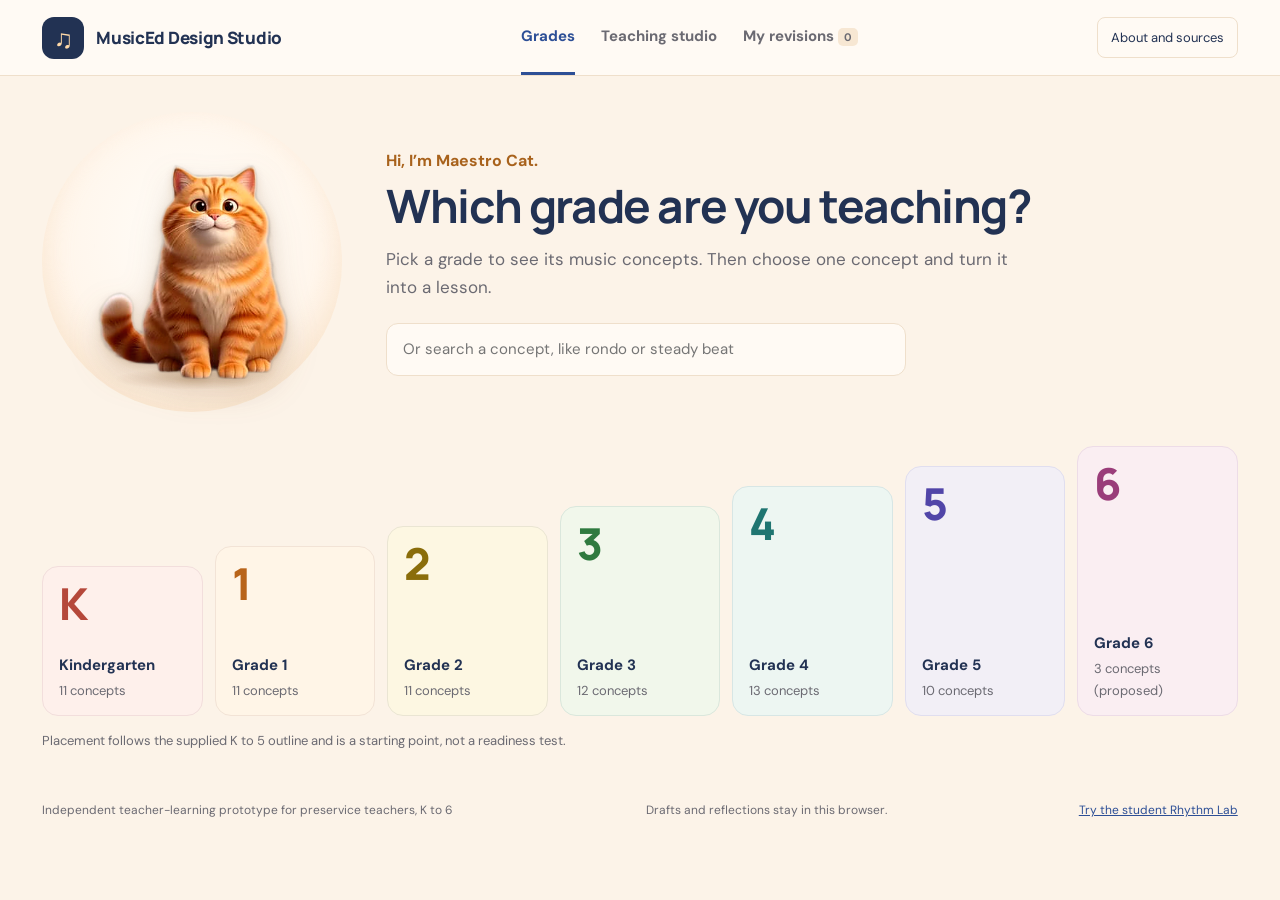
==== commit cf6d4b3d: "Add files via upload" ====
--- a/index.html
+++ b/index.html
@@ -1,7 +1,307 @@
-<!doctype html><html lang="en"><head><meta charset="utf-8"><meta name="viewport" content="width=device-width,initial-scale=1"><title>MusicEd Design Studio</title><meta name="description" content="A K to 6 music pedagogy studio for preservice elementary teachers: pick a grade, explore a concept, and develop a lesson draft through guided reflection."><link rel="icon" type="image/svg+xml" href="data:image/svg+xml,%3Csvg xmlns='http://www.w3.org/2000/svg' viewBox='0 0 40 40'%3E%3Crect width='40' height='40' rx='10' fill='%23223253'/%3E%3Ctext x='8' y='30' font-size='30' fill='%23ffd9a8'%3E♪%3C/text%3E%3C/svg%3E"><link rel="stylesheet" href="style.css"><script src="concepts.js" defer></script><script src="app.js" defer></script></head><body><a class="skip" href="#content">Skip to workspace</a>
+<!doctype html><html lang="en"><head><meta charset="utf-8"><meta name="viewport" content="width=device-width,initial-scale=1"><title>MusicEd Design Studio</title><meta name="description" content="A K to 6 music pedagogy studio for preservice elementary teachers: pick a grade, explore a concept, and develop a lesson draft through guided reflection."><link rel="icon" type="image/svg+xml" href="data:image/svg+xml,%3Csvg xmlns='http://www.w3.org/2000/svg' viewBox='0 0 40 40'%3E%3Crect width='40' height='40' rx='10' fill='%23223253'/%3E%3Ctext x='8' y='30' font-size='30' fill='%23ffd9a8'%3E♪%3C/text%3E%3C/svg%3E"><style>
+@import url('https://fonts.googleapis.com/css2?family=DM+Sans:wght@400;500;600;700&family=Manrope:wght@500;600;700;800&display=swap');
+:root{--ink:#223253;--muted:#6b6a72;--blue:#2d4f96;--paper:#fcf3e8;--line:#efdfcb;--card:#fffaf4;--apricot:#fff3e6;--apricot-edge:#f6dcbb;--gold:#f2c77e;--red:#a4513f}
+*{box-sizing:border-box}body{margin:0;background:var(--paper);font:16px/1.65 'DM Sans',Arial,sans-serif;color:var(--ink)}h1,h2,h3,h4{font-family:'Manrope',Arial,sans-serif;line-height:1.3}button,input,select,textarea{font:inherit}button{cursor:pointer}button:disabled{cursor:not-allowed;opacity:.5}a{color:var(--blue)}button,input,select,textarea,a{outline-offset:4px}button:focus-visible,a:focus-visible,input:focus-visible,textarea:focus-visible,select:focus-visible,summary:focus-visible{outline:3px solid #c27a1a}
+
+/* Header */
+header{height:76px;display:flex;justify-content:space-between;align-items:center;padding:0 3.3%;background:#fffaf4;border-bottom:1px solid var(--line);gap:24px}
+.brand{text-decoration:none;color:var(--ink);display:flex;align-items:center;gap:12px;font:800 17px 'Manrope',sans-serif;letter-spacing:-.3px;white-space:nowrap}
+.brand b{background:var(--ink);color:#ffd9a8;font-size:26px;display:grid;place-items:center;width:42px;height:42px;border-radius:12px}
+header nav{display:flex;align-self:stretch;gap:26px}
+header nav button{padding:0;background:none;color:var(--muted);border:0;border-bottom:3px solid transparent;font-size:15px;font-weight:700}
+header nav button.active{color:var(--blue);border-bottom-color:var(--blue)}
+header nav span{background:#f7e7d3;padding:2px 6px;border-radius:5px;font-size:11px}
+.source-button{font-size:13px;border:1px solid var(--line);background:var(--card);border-radius:8px;padding:9px 13px;color:var(--ink)}
+main{max-width:1280px;margin:auto;padding:30px 3.3% 10px;min-height:60vh}
+
+/* Home hero */
+.hero{display:grid;grid-template-columns:300px minmax(0,1fr);gap:44px;align-items:center;margin:6px 0 34px}
+.cat-stage{position:relative;width:300px;height:300px;border-radius:50%;background:radial-gradient(circle at 50% 40%,#fffdf9 0,#fff6ec 55%,#fbe6cf 100%);box-shadow:inset 0 -10px 30px #f3d2ab55}
+.cat-stage::after{content:"";position:absolute;left:24%;right:24%;bottom:22px;height:22px;border-radius:50%;background:radial-gradient(ellipse,#7a4a1a40 0,#7a4a1a00 70%)}
+.hero-cat{position:absolute;left:50%;bottom:30px;width:196px;height:auto;transform:translateX(-50%);z-index:1;filter:drop-shadow(0 14px 16px #7a4a1a30) drop-shadow(0 3px 4px #7a4a1a2e) saturate(1.05) contrast(1.04);animation:settle .9s cubic-bezier(.3,1.4,.5,1) both}
+@keyframes settle{from{transform:translate(-50%,-26px) scale(.96);opacity:0}to{transform:translate(-50%,0) scale(1);opacity:1}}
+.hello{margin:0 0 6px;font-weight:700;color:#a8621c;font-size:16px}
+.hero-copy h1{font-size:clamp(30px,3.6vw,46px);letter-spacing:-1.4px;margin:0 0 12px;line-height:1.15}
+.lede{margin:0 0 22px;color:var(--muted);font-size:17px;max-width:52ch}
+.search input{width:100%;max-width:520px;border:1px solid var(--line);padding:13px 16px;border-radius:12px;background:var(--card);font-size:15px;color:var(--ink)}
+.hits{list-style:none;padding:0;margin:10px 0 0;max-width:520px;background:white;border:1px solid var(--line);border-radius:12px;overflow:hidden;background:var(--card)}
+.hits button{width:100%;text-align:left;border:0;background:none;padding:11px 16px;color:var(--ink);display:flex;justify-content:space-between;gap:12px;border-bottom:1px solid var(--line)}
+.hits li:last-child button{border-bottom:0}.hits button:hover{background:#fdf0e1}.hits span{color:var(--muted);font-size:13px;white-space:nowrap}
+.no-hits{font-size:14px;color:var(--muted);margin:10px 0 0}
+
+/* Grade staircase */
+.grades{margin-bottom:10px}
+.grade-steps{display:grid;grid-template-columns:repeat(7,minmax(0,1fr));gap:12px;align-items:end}
+.grade-step{background:color-mix(in srgb,var(--bg) 55%,#fffaf4)!important;--bg:#fde8e4;--deep:#b5483a;height:calc(150px + var(--step) * 20px);border:1px solid color-mix(in srgb,var(--deep) 18%,white);border-radius:16px;background:var(--bg);color:var(--ink);text-align:left;padding:14px 16px;display:flex;flex-direction:column;justify-content:flex-end;gap:2px;transition:transform .15s,box-shadow .15s}
+.grade-step:hover{transform:translateY(-4px);box-shadow:0 10px 22px color-mix(in srgb,var(--deep) 18%,transparent)}
+.grade-step:nth-child(2){--bg:#fff0dd;--deep:#b8641a}.grade-step:nth-child(3){--bg:#fcf4d4;--deep:#8a6d0a}.grade-step:nth-child(4){--bg:#e5f4e4;--deep:#2f7a3f}.grade-step:nth-child(5){--bg:#def2f1;--deep:#1f7571}.grade-step:nth-child(6){--bg:#e8e6f8;--deep:#5145a8}.grade-step:nth-child(7){--bg:#f6e5f0;--deep:#9a3d7a}
+.grade-mark{font:800 44px/1 'Manrope',sans-serif;color:var(--deep);letter-spacing:-1.5px;margin-bottom:auto}
+.grade-name{font-weight:700;font-size:15px}.grade-meta{font-size:13px;color:var(--muted)}
+.grades-note{font-size:13px;color:var(--muted);margin:14px 0 0}
+
+/* Breadcrumb */
+.trail{display:flex;flex-wrap:wrap;align-items:center;gap:8px;font-size:14px;color:var(--muted);margin:0 0 16px}
+.trail button{border:0;background:none;padding:0;color:var(--blue);font-weight:600;text-decoration:underline;text-underline-offset:3px}
+
+/* Grade page */
+.grade-head{display:flex;align-items:center;gap:18px;margin-bottom:18px}
+.grade-head h1{margin:0;font-size:32px;letter-spacing:-1px}.grade-head p{margin:2px 0 0;color:var(--muted);font-size:15px}
+.grade-mark.big{display:grid;place-items:center;width:72px;height:72px;border-radius:18px;background:var(--bg);border:1px solid color-mix(in srgb,var(--deep) 18%,white);color:var(--deep);margin:0;font-size:40px;--bg:#fde8e4;--deep:#b5483a}.grade-mark.big[style*="--i:1"]{--bg:#fff0dd;--deep:#b8641a}.grade-mark.big[style*="--i:2"]{--bg:#fcf4d4;--deep:#8a6d0a}.grade-mark.big[style*="--i:3"]{--bg:#e5f4e4;--deep:#2f7a3f}.grade-mark.big[style*="--i:4"]{--bg:#def2f1;--deep:#1f7571}.grade-mark.big[style*="--i:5"]{--bg:#e8e6f8;--deep:#5145a8}.grade-mark.big[style*="--i:6"]{--bg:#f6e5f0;--deep:#9a3d7a}
+.grade-jump{margin-left:auto;display:flex;gap:8px}
+.chips{display:flex;flex-wrap:wrap;gap:8px;margin-bottom:18px}
+.chip{border:1px solid var(--line);background:var(--card);color:var(--ink);border-radius:999px;padding:7px 15px;font-size:14px;font-weight:600}
+.chip[aria-pressed="true"]{background:var(--ink);color:white;border-color:var(--ink)}
+.concept-grid{display:grid;grid-template-columns:repeat(auto-fill,minmax(250px,1fr));gap:12px}
+.concept-tile{text-align:left;background:var(--card);border:1px solid var(--line);border-radius:14px;padding:16px 18px;color:var(--ink);display:flex;flex-direction:column;gap:6px}
+.concept-tile:hover{border-color:#e8c9a3;background:#fff6ec}
+.concept-tile strong{font:700 17px/1.35 'Manrope',sans-serif}
+.tile-def{font-size:14px;color:var(--muted);display:-webkit-box;-webkit-line-clamp:2;-webkit-box-orient:vertical;overflow:hidden}
+.tile-domain{align-self:flex-start;font-size:12px;font-weight:700;border-radius:6px;padding:2px 8px;background:#edf2fa;color:#385b85}
+.d-melody{background:#fde8e4;color:#9a3d30}.d-rhythm{background:#fff0dd;color:#955217}.d-form{background:#e5f4e4;color:#2c6a38}.d-texture{background:#def2f1;color:#1c6663}.d-expression{background:#e8e6f8;color:#4a3f98}.d-other{background:#eef0f4;color:#4d5a70}
+
+/* Concept page */
+.library-layout{display:grid;grid-template-columns:minmax(0,1fr) 290px;gap:22px}
+.surface{background:var(--card);border:1px solid var(--line);border-radius:15px;overflow:hidden}
+.concept-heading{padding:24px 30px 20px;border-bottom:1px solid var(--line)}
+.concept-heading h2{font-size:30px;letter-spacing:-1px;margin:0 0 12px}
+.pill{display:inline-block;font-size:12px;padding:3px 8px;border-radius:5px;background:#f7e7d3;color:#6b4a24;margin-right:5px}.pill.proposed{background:var(--apricot);color:#8a5212}
+.definition{padding:24px 30px 26px;background:#fff4e7}.definition h3{font-size:14px;margin:0 0 10px;color:var(--blue)}
+.child-definition{font:600 24px/1.5 'Manrope',sans-serif;letter-spacing:-.5px;margin:0 0 18px}
+.teacher-note{font-size:15px;line-height:1.7;color:var(--muted);margin:0}.teacher-note b{color:var(--ink)}
+.section-body{padding:23px 30px}.section-body h3{font-size:17px;margin:0 0 13px}
+.misconception{border-left:3px solid var(--gold);background:#fffaf2;border-radius:0 8px 8px 0;padding:10px 14px 10px 16px;font-size:15px;margin:0 0 26px}.misconception b{display:block;margin-bottom:3px;font-size:13px;color:#8a5212}
+.experience{display:grid;grid-template-columns:30px 1fr;gap:12px;margin:17px 0}
+.experience>span{font-size:12px;font-weight:700;background:#f7e7d3;border-radius:50%;width:28px;height:28px;display:grid;place-items:center}
+.experience h4{font-size:16px;margin:1px 0 5px}.experience p{font-size:16px;margin:0;color:var(--muted)}
+.experience button{font-size:13px;padding:0;border:0;background:none;color:var(--blue);font-weight:700;margin-top:7px;text-decoration:underline;text-underline-offset:3px}
+.demo{background:var(--ink);color:white;padding:20px;border-radius:12px;margin:20px 0 0}.demo h4{font-size:15px;margin:0 0 7px}.demo p{font-size:14px;color:#c6d3e6;margin:0 0 14px}
+.demo button{border:1px solid #627695;background:#324b6b;color:white;padding:8px 12px;border-radius:6px;font-size:13px}.demo #audio-state{display:block;margin-top:8px;font-size:12px;color:#d5e1f2}
+.library-aside{display:flex;flex-direction:column;gap:14px}
+.mentor{background:#fff3e6;padding:20px;border-radius:15px;border:1px solid var(--apricot-edge);text-align:center}
+.mentor-cat{position:relative;width:150px;height:150px;margin:0 auto 6px;border-radius:50%;background:radial-gradient(circle at 50% 40%,#fff 0,#fff7ee 60%,#fde9d2 100%)}
+.mentor-cat img{position:absolute;left:50%;bottom:14px;width:100px;height:auto;transform:translateX(-50%);filter:drop-shadow(0 8px 10px #7a4a1a30) drop-shadow(0 2px 3px #7a4a1a2e)}
+.mentor blockquote{margin:10px 0 16px;font-size:17px;line-height:1.55;font-weight:600;font-family:'Manrope',sans-serif}
+.mini-panel{padding:0}.mini-panel summary{padding:15px 18px;font-size:15px}.mini-panel[open] summary{border-bottom:1px solid var(--line)}.mini-panel>*:not(summary){margin-left:18px;margin-right:18px}.mini-panel>:last-child{margin-bottom:16px}
+.mini-panel p{font-size:14px;color:var(--muted);margin:8px 0}.mini-panel strong{color:var(--ink)}
+.sequence-step{display:flex;gap:10px;margin:12px 0;font-size:14px}.sequence-step b{color:var(--blue)}
+
+/* Buttons */
+.primary,.secondary{font-size:14px;font-weight:700;padding:11px 15px;border-radius:8px;border:1px solid transparent}
+.primary{background:var(--ink);color:#fffaf4}.primary:hover{background:#17233d}
+.secondary{background:var(--card);border-color:var(--line);color:var(--ink)}.secondary:hover{background:#fdf0e1}.full{width:100%}
+
+/* Studio */
+.studio-heading{display:flex;justify-content:space-between;align-items:flex-start;gap:18px;margin:0 0 18px}.studio-heading h2{margin:0 0 4px;font-size:28px}.studio-heading p{font-size:15px;color:var(--muted);margin:0}
+.scenario{background:var(--ink);color:white;border-radius:13px;padding:23px 27px;margin-bottom:19px}
+.eyebrow{font-size:13px;font-weight:700;color:#f6d3a3}
+.scenario h3{font-size:20px;margin:6px 0 10px}.scenario p{font-size:15px;color:#dbe4f1;margin:8px 0}
+.scenario select{background:#304662;color:white;border:1px solid #657991;border-radius:6px;padding:7px 10px;font-size:13px;width:100%;margin-top:10px}
+.decision-buttons{display:grid;gap:7px;margin-top:15px}.decision-buttons button{text-align:left;color:white;background:#304662;border:1px solid #5b718e;border-radius:7px;font-size:14px;padding:10px 12px}.decision-buttons button[aria-pressed="true"]{border-color:#f6d3a3;background:#3b5577}
+.decision-feedback{font-size:14px!important;color:#ffe2b8!important;padding-top:10px}
+.studio-columns{display:grid;grid-template-columns:minmax(0,1fr) 340px;gap:22px;align-items:start}
+.draft{padding:25px 27px}.draft h3{font-size:19px;margin:0 0 9px}.draft>p{font-size:14px;color:var(--muted);margin:0 0 20px}
+.draft label{display:block;font-size:15px;font-weight:700;margin:19px 0 6px}.draft label small{display:block;font-size:14px;font-weight:400;color:var(--muted);margin-top:4px}
+.draft select{border:1px solid var(--line);border-radius:7px;padding:8px 10px;background:#fffdf9}
+.draft textarea,.coach textarea{resize:vertical;width:100%;border:1px solid #ead7c0;padding:11px;border-radius:7px;line-height:1.6;font-size:14px;color:var(--ink);background:#fffdf9;min-height:90px}.draft textarea:focus{background:#fff}
+.actions{display:flex;gap:9px;flex-wrap:wrap;margin-top:18px}.draft .draft-status{font-size:12px;color:#376b55;margin-top:12px}
+.coach{padding:20px;position:sticky;top:20px}
+.coach-head{display:flex;gap:12px;align-items:center;margin-bottom:6px}.coach-head img{width:64px;height:auto;flex-shrink:0;filter:drop-shadow(0 6px 8px #7a4a1a30)}
+.coach h3{font-size:17px;margin:2px 0 0}.coach .coach-label{font-size:12px;color:var(--red);font-weight:700}
+.coach p{font-size:14px;color:var(--muted);line-height:1.6}.coach select{width:100%;font-size:14px;padding:9px;border:1px solid var(--line);border-radius:6px;background:#fffdf9;margin:8px 0}.coach label{font-size:14px;font-weight:700}.coach textarea{min-height:82px;font-size:14px}
+.conversation{max-height:490px;overflow:auto;scrollbar-width:thin;margin:14px 0}
+.message{padding:13px;border-radius:9px;margin-bottom:10px;line-height:1.65;background:#fdeedd}.message.learner{background:#fffdf9;border:1px solid var(--line)}
+.message b{display:block;font-size:12px;color:var(--blue);margin-bottom:5px}.message p{white-space:pre-wrap;color:var(--ink);margin:0;font-size:14px}
+.review-panel{padding:24px 27px;margin-top:20px}.review-panel h3{font-size:17px;margin-top:0}.review-panel>p{font-size:14px;color:var(--muted)}
+.rubric-row{padding:14px 0;border-top:1px solid var(--line);display:grid;grid-template-columns:1fr 170px;gap:10px}
+.rubric-row label,.rubric-row small,.rubric-row select,.rubric-row input{font-size:14px}.rubric-row label{font-weight:700}.rubric-row small{display:block;color:var(--muted);font-weight:400}
+.rubric-row select{align-self:start;padding:7px;border:1px solid var(--line);border-radius:5px;background:#fffdf9}.rubric-row input{grid-column:1/-1;border:1px solid var(--line);border-radius:6px;padding:8px;width:100%}
+.lens-note{font-size:13px!important;color:var(--muted)!important;border-top:1px solid var(--line);padding-top:12px}
+
+/* Revisions */
+.revision-card{padding:22px 25px;margin:15px 0}.revision-card h3{font-size:17px;margin:0 0 5px}.revision-meta{font-size:13px;color:var(--muted)}
+.compare-grid{display:grid;grid-template-columns:1fr 1fr;gap:18px}.compare-grid h4{font-size:13px;color:var(--blue)}.compare-grid p{font-size:14px;white-space:pre-wrap;overflow-wrap:anywhere}
+.compare-field{border-top:1px solid var(--line);padding:15px 0}.compare-field h4{font-size:14px;margin:0}.compare-field .changed{font-size:12px;color:var(--red)}
+.empty{padding:40px 25px 50px;text-align:center;color:var(--muted)}.empty img{width:220px;height:auto;filter:drop-shadow(0 12px 14px #7a4a1a2a)}.empty h3{color:var(--ink)}
+
+/* Shared */
+footer{max-width:1280px;padding:30px 3.3%;margin:auto;display:flex;justify-content:space-between;gap:15px;font-size:12px;color:var(--muted)}
+dialog{background:var(--card);border:1px solid var(--line);border-radius:15px;width:calc(100% - 32px);max-width:780px;padding:30px;color:var(--ink);max-height:90vh}dialog::backdrop{background:#14233eaa;backdrop-filter:blur(3px)}dialog p,dialog li{font-size:14px}
+.dialog-head{display:flex;justify-content:space-between;gap:20px}.dialog-head h2{margin-top:0}.dialog-head button{font-size:25px;width:35px;height:35px;border:0;border-radius:50%;background:#f7e7d3}
+.small{font-size:13px!important}.skip{position:fixed;top:-60px;background:var(--card);padding:10px;z-index:100}.skip:focus{top:0}.sr{position:absolute;width:1px;height:1px;overflow:hidden;clip:rect(0,0,0,0)}
+#toast{position:fixed;bottom:20px;left:50%;transform:translateX(-50%);background:var(--ink);color:white;padding:12px 20px;border-radius:9px;font-size:14px;display:none;z-index:20;max-width:90vw}
+details summary{cursor:pointer;font-size:14px;font-weight:700}details{margin:15px 0}.library-aside details{margin:0}details p{font-size:14px;color:var(--muted)}
+.return-link{font-size:13px;background:none;border:0;color:var(--blue);padding:0;text-decoration:underline}
+
+@media(max-width:1100px){.library-layout{grid-template-columns:1fr}.library-aside{display:grid;grid-template-columns:1fr 1fr}.library-aside .mentor{grid-column:1/-1}.studio-columns{grid-template-columns:1fr}.coach{position:static}.hero{grid-template-columns:240px 1fr;gap:30px}.cat-stage{width:240px;height:240px}.hero-cat{width:156px;bottom:24px}.grade-step{height:calc(130px + var(--step) * 14px);padding:12px}.grade-mark{font-size:36px}.grade-name{font-size:14px}}
+@media(max-width:760px){header{height:auto;flex-wrap:wrap;padding:14px 20px 0;gap:12px}header nav{order:3;width:100%;justify-content:space-between;gap:12px}header nav button{padding:12px 0;font-size:14px}main{padding:22px 20px}
+.hero{grid-template-columns:1fr;justify-items:center;text-align:center;gap:14px;margin-bottom:26px}.cat-stage{width:200px;height:200px}.hero-cat{width:130px;bottom:20px}.cat-stage::after{bottom:14px}.lede{margin-left:auto;margin-right:auto}.search input,.hits{max-width:none;text-align:left}
+.grade-steps{grid-template-columns:repeat(4,1fr);align-items:stretch}.grade-step{height:auto;min-height:112px}.grade-mark{font-size:32px;margin-bottom:10px}.grade-meta{font-size:12px}
+.grade-head{flex-wrap:wrap}.grade-jump{margin-left:0;width:100%}.library-aside{display:block}.library-aside>*{margin-bottom:14px}.concept-heading,.section-body,.definition{padding:21px}.child-definition{font-size:21px}.concept-heading h2{font-size:26px}.studio-heading{display:block}.studio-heading .secondary,.studio-heading .primary{margin-top:12px}.draft,.review-panel,.scenario{padding:21px}.rubric-row{grid-template-columns:1fr}.rubric-row input{grid-column:auto}.compare-grid{grid-template-columns:1fr}footer{display:block;padding:20px}footer>*{display:block;margin:8px 0}}
+@media(max-width:420px){.grade-steps{grid-template-columns:repeat(2,1fr)}}
+@media(prefers-reduced-motion:reduce){*{scroll-behavior:auto!important;animation:none!important;transition:none!important}}
+
+</style></head><body><a class="skip" href="#content">Skip to workspace</a>
 <header><a class="brand" href="./" data-home-link><b aria-hidden="true">♫</b><span>MusicEd Design Studio</span></a><nav aria-label="Workspace"><button data-page="home" class="active">Grades</button><button data-page="studio">Teaching studio</button><button data-page="revisions">My revisions <span id="revision-count">0</span></button></nav><button class="source-button" id="sources-open">About and sources</button></header>
 <main id="content" tabindex="-1"></main>
-<footer><span>Independent teacher-learning prototype for preservice teachers, K to 6</span><span id="save-status">Drafts and reflections stay in this browser.</span><a href="rhythm-lab/">Try the student Rhythm Lab</a></footer>
+<footer><span>Independent teacher-learning prototype for preservice teachers, K to 6</span><span id="save-status">Drafts and reflections stay in this browser.</span><a href="rhythm-lab/index.html">Try the student Rhythm Lab</a></footer>
 <dialog id="sources"><div class="dialog-head"><h2>Purpose, sources and scope</h2><button data-close="sources" aria-label="Close">×</button></div><p>This studio is for <strong>preservice teachers</strong>. Its purpose is to develop pedagogical content knowledge: knowing a concept, anticipating learners’ thinking, choosing musical experiences, and using evidence to revise instruction.</p><h3>Your curriculum reference</h3><p>The uploaded <em>Curriculum Outline Example.docx</em> contains a screenshot titled “Possible Kodaly-Inspired Curriculum Outline,” attributed to Victoria Boler. It shows K to 5 across Melody, Rhythm, Form, Texture, Expression, and Other. Grade 6 additions here are clearly marked proposals. The Grade 5 Expression cell is blank in the supplied image.</p><p>Related entries have been grouped for navigation; their original patterns remain in the notes. “Dotted quarter triplet” is ambiguous in the screenshot, so dotted quarter and triplet are separate entries awaiting instructor confirmation. Definitions, activities, and scenarios here are original instructional drafts, not quotations from the outline.</p><h3>Indiana connections</h3><p>The 2023 Music standards use K to 2, 3 to 5, 6 to 8, and 9 to 12 bands. Grade 6 therefore draws from the 6 to 8 band. The supplied sequence is not an Indiana-mandated grade-by-grade list. The studio provides relevant standards to consider; teachers must verify that their actual task and evidence address a selected standard.</p><h3>How coaching works</h3><p>The current coach uses authored, concept-specific prompts and transparent checks for missing draft sections. It does not use generative AI, interpret arbitrary questions, or validate the quality of prose automatically. Your responses and self-review evidence guide the next step. Instructor or peer review remains part of the learning process.</p><p>Drafts, dialogue, and revision snapshots are stored locally in this browser. They do not sync to other devices or an instructor dashboard. Avoid real children’s names in practice cases.</p><h3>Reference shelf</h3><ul><li><a href="https://www.in.gov/doe/files/IAS-Grades-K-12-Music.pdf" target="_blank" rel="noopener">Indiana Department of Education: 2023 Music Standards</a></li><li><a href="https://www.victoriaboler.com/blog/3-curriculum-outlines" target="_blank" rel="noopener">Victoria Boler: Curriculum outline context</a></li><li><a href="https://viva.pressbooks.pub/openmusictheory/" target="_blank" rel="noopener">Open Music Theory: Music fundamentals reference</a></li><li><a href="https://giml.org/mlt/audiation/" target="_blank" rel="noopener">Gordon Institute for Music Learning: Audiation</a></li><li><a href="https://www.bsu.edu/academics/collegesanddepartments/music/degrees-and-programs/undergraduate-majors/music-education" target="_blank" rel="noopener">Ball State: Music education program</a></li></ul><p class="small">This independent prototype supports practice and reflection; it is not an official Ball State University resource or an endorsed state curriculum. Faculty should review the sequence and examples before course adoption.</p></dialog>
 <dialog id="restore"><h2>Restore this revision?</h2><p>Your current draft will be saved as a snapshot before the selected revision is restored.</p><div class="actions"><button data-close="restore" class="secondary">Cancel</button><button id="restore-confirm" class="primary">Save current and restore</button></div></dialog>
-<div id="toast" role="status" aria-live="polite"></div></body></html>
+<div id="toast" role="status" aria-live="polite"></div><script>
+// Concept sequence transcribed from the supplied K–5 outline. Definitions and activities are original.
+const conceptRows = [
+['K','Melody','Four voice uses','We can speak, whisper, sing, and call. Each uses our voice in a different way.','These are classroom categories of vocal use, not four singing voice types. Model calling without shouting or strain.','Echo a short greeting with speaking and singing voices; children choose and demonstrate the requested voice.','Singing is not simply louder speaking.'],
+['K','Melody','Tuneful singing','We listen and let our singing voice match the notes of a song.','Develop pitch matching with a comfortable range and short patterns; do not equate tunefulness with volume.','Sing a two-note echo in a comfortable range; invite a puppet response and repeat at a suitable starting pitch.','A quiet singer can match pitch accurately.'],
+['K','Melody','High and low pitch','Pitch tells us how high or low a sound is.','Pitch and loudness are separate musical properties. Compare examples at similar loudness.','Sing high and low notes at similar volume; learners move a hand up or down, then make their own pair.','High does not mean loud; low does not mean quiet.'],
+['K','Rhythm','Sound and silence','Music can include sounds and quiet spaces.','A silence can have a planned duration within a musical pattern.','Play four pulses, leaving one silent; children show open hands for sound and closed hands for silence.','Silence does not always mean the music has ended.'],
+['K','Rhythm','Long and short sounds','Some sounds last longer than others.','Duration is how long a sound or silence lasts; compare while keeping pitch and loudness similar.','Sustain one sung sound and follow it with a short one; children draw a long line and a dot, then perform them.','Longer does not necessarily mean louder or lower.'],
+['K','Rhythm','Steady beat','A steady beat is an even pulse we can feel in music.','The beat is a recurring pulse. A rhythm can contain several sounds, one sound, or silence within a beat. Not all music has an obvious steady beat.','Pat eight even pulses while speaking a short chant. Switch to tapping the words, then return to the pulse.','Tapping every word or syllable is not always keeping the beat.'],
+['K','Rhythm','Rhythm','Rhythm is a pattern of sounds and silences moving through time.','Rhythm involves duration and placement in time; it is not a synonym for tempo or beat.','Speak names over a steady pulse; tap their syllables and compare each word pattern with the pulse.','Different rhythms can share the same steady beat.'],
+['K','Form','Same and different','We can hear when musical ideas stay the same or change.','Compare one feature at a time before asking learners to compare entire sections.','Perform A–A–B with two short clapping patterns; children hold matching or different shape cards.','A louder repeat may keep the same rhythm or melody.'],
+['K','Texture','Beat and rhythm together','One group can keep the beat while another plays a rhythm.','The outline places this under texture. Its teaching value is hearing and coordinating simultaneous layers.','Half the class pats the pulse while half taps a name pattern; switch and describe the two jobs.','The groups do not need identical sounds to stay together.'],
+['K','Expression','Loud and quiet','Dynamics tell us how loud or quiet music is.','Relative loudness depends on musical context; model comfortable, safe sound levels.','Sing one short pattern softly and more strongly without changing speed; learners choose a dynamic card.','Louder does not mean faster.'],
+['K','Other','Unpitched percussion','These instruments make rhythm sounds without a clear musical note to sing back.','Unpitched does not mean that the sound has no frequencies; it lacks a clearly usable definite pitch in this context.','Compare a shaker, hand drum, and woodblock; choose a sound for a short pattern and explain the choice.','Percussion instruments can also be pitched, such as a xylophone.'],
+['1','Melody','Sol–mi','Sol and mi are singing names for two notes; sol is higher than mi.','In movable-do major solfege, sol is scale degree 5 and mi is 3, a minor third apart. Sol is also written so.','Echo G–E as sol–mi, then transpose to A–F-sharp so learners hear a relationship rather than fixed note names.','Sol is not always the letter G.'],
+['1','Melody','Sol–la–mi patterns','La is one step above sol. We can sing patterns with sol, la, and mi.','The outline includes sol–la–sol–mi and sol–mi–la–sol–mi. Use movable-do relationships and a comfortable singing range.','Echo sol–la–sol–mi with hand levels, then ask a partner to create a new three-note pattern.','La is above sol even when the pattern moves down afterward.'],
+['1','Rhythm','Quarter and paired eighth notes','With a quarter-note beat, a quarter note takes one beat; two eighth notes share one beat equally.','Ta and ta-di in the outline are rhythm syllables; systems differ. Duration depends on the beat unit and tempo.','Step an even pulse; clap one sound per step, then two equal sounds per step, keeping the steps unchanged.','Eighth notes do not always mean a faster tempo.'],
+['1','Rhythm','Quarter rest','With a quarter-note beat, a quarter rest is one beat of silence.','A rest specifies duration, not a pause of indefinite length. The pulse continues.','Clap a four-beat pattern with one silent beat while stepping throughout. Move the rest to a new beat.','A rest does not stop time.'],
+['1','Rhythm','2/4 meter','In 2/4, beats come in groups of two, and a quarter note gets one beat.','Simple duple meter: two quarter-note beats per measure, normally subdividing into two.','Step a gentle strong–light pulse and play two measures; learners mark each new group of two.','The top number counts beats, not the total number of notes.'],
+['1','Form','AB form','AB music has two contrasting sections: a first part and a different second part.','Sections are larger musical units; a small change does not automatically create a new section.','Make one movement for an eight-beat A pattern and another for B; perform A then B and draw the map.','Repeating one section louder does not necessarily make AB form.'],
+['1','Texture','Solo and group','A solo has one performer; a group has more than one.','These describe performing forces rather than a complete taxonomy of musical texture.','Alternate one volunteer and the class on the same short echo; allow a partner option.','A solo is not defined by loudness.'],
+['1','Texture','Ostinato','An ostinato is a short musical pattern that repeats.','An ostinato can be rhythmic or melodic, often supporting another part.','Repeat a four-beat body-percussion pattern under a familiar classroom chant; exchange roles.','Repeating a whole song once is not usually what we mean by an ostinato.'],
+['1','Expression','Forte and piano','Forte means loud; piano means quiet in music.','Dynamic terms are relative, not fixed decibel targets. Piano can also name an instrument in another context.','Use f and p cards to perform one pattern at two comfortable volumes while tempo stays steady.','Forte does not mean shouting; piano does not mean slow.'],
+['1','Other','Audiation','We can hear and make sense of music in our minds, even when it is not sounding.','Audiation involves understanding music internally, not only recalling a sound or silently counting.','Sing a familiar phrase, silently think one part, and rejoin together; ask what learners heard inside.','Silence alone does not show that a learner is audiating.'],
+['1','Other','Repeat signs','A repeat sign tells us to play a section again.','Paired repeat barlines mark the section; an ending repeat without a starting repeat normally returns to the beginning.','Walk a floor-card score with a short pattern between repeat signs; perform the route twice.','A repeat does not always restart the whole piece.'],
+['2','Melody','Do','Do is the home note of a major-key song when we use movable-do singing names.','Movable do names a scale relationship; fixed-do systems name pitches differently. State which system is used.','Sing mi–re–do and pause before do; invite learners to supply the resting note.','Do is not always C.'],
+['2','Melody','Re','Re is the note one step above do in our major scale.','Re is scale degree 2 in movable-do major solfege, a whole step above do.','Echo do–re–mi, then mi–re–do, tracing the steps with a hand.','Re is not the same pitch in every key.'],
+['2','Rhythm','Half note','With a quarter-note beat, a half note lasts for two beats.','A half note equals two quarter notes. Sustain one sound across both beats rather than striking twice.','Sing one sound across two pats; compare it with two separate quarter-note sounds.','Two beats of duration are not two separate attacks.'],
+['2','Rhythm','Whole note','With a quarter-note beat, a whole note lasts for four beats.','A whole note equals four quarters; it does not fill every possible measure in every meter.','Sustain a tone for four steady pulses while a partner counts silently with fingers.','A whole note is not always a whole measure.'],
+['2','Rhythm','Sixteenth notes','With a quarter-note beat, four equal sixteenth notes fit inside one beat.','One sixteenth is one quarter of a quarter note; the beat need not speed up.','Keep a slow foot pulse and speak four even syllables on each beat before clapping.','Small note values do not automatically change tempo.'],
+['2','Rhythm','4/4 meter','In 4/4, each measure has four beats, and the quarter note gets one beat.','Simple quadruple meter allows different note and rest combinations totaling four quarter-note beats.','Build one measure with quarter notes, half notes, and rests; count while a partner performs.','Four beats can contain more or fewer than four sounds.'],
+['2','Form','Eight-beat phrase','An eight-beat phrase is a musical idea that unfolds over eight beats.','A phrase is a coherent musical unit; not every phrase has eight beats. This length is a teaching example.','Sing an eight-beat question and trace one smooth arc; answer with another phrase.','A phrase is not always one measure long.'],
+['2','Texture','Partner songs','Partner songs are different songs chosen so they can sound together.','Choose songs with compatible meter, length, and harmony, and establish each independently first.','Teach two compatible teacher-created four-measure melodies separately; combine and swap parts.','Any two songs do not automatically make good partner songs.'],
+['2','Expression','Crescendo and decrescendo','Crescendo means gradually getting louder; decrescendo means gradually getting quieter.','These change dynamics over time. Do not conflate them with acceleration or deceleration.','Sustain or repeat a comfortable tone while gradually opening then closing a hand to guide volume.','A crescendo does not require speeding up.'],
+['2','Other','Do clef','A do clef shows where do is placed on the staff in movable-do reading.','This teaching marker identifies tonic placement; it is not the same as a standard C clef marking middle C.','Place a do marker on different staff positions and read a three-note relative pattern each time.','The do marker does not always mark middle C.'],
+['2','Other','First and second endings','Play the first ending the first time and the second ending after the repeat.','Follow bracketed endings along with the repeat signs; use a short example with an unambiguous route.','Arrange A, ending 1, A, ending 2 cards and perform the path using two different final rhythms.','Do not play both endings on every pass.'],
+['3','Melody','Do pentatonic scale','A do pentatonic scale uses five notes: do, re, mi, sol, and la.','This is the major pentatonic collection. Other pentatonic collections exist.','Improvise a four-beat answer on C–D–E–G–A, then listen for an ending on C.','Pentatonic does not mean any five random notes.'],
+['3','Melody','Low la','Low la is the la below do in our movable-do pattern.','In major context it is scale degree 6 in the lower octave, a minor third below do.','Echo do–low la–do in a comfortable range and map the notes vertically.','Low la is below do, not the la above sol.'],
+['3','Melody','Low sol','Low sol is the sol below do in our movable-do pattern.','It is scale degree 5 in the lower octave, a perfect fourth below do in major context.','Sing do–low sol–do, then compare the lower note with low la.','Low sol and low la are different pitches.'],
+['3','Rhythm','Sixteenth-note combinations','We can mix short sounds in different ways inside one beat.','With a quarter-note beat, one eighth plus two sixteenths, or the reverse, fills a beat.','Speak and clap long–short–short, then short–short–long over the same foot pulse.','Unequal note lengths should not become evenly spaced attacks.'],
+['3','Rhythm','Dotted half note','With a quarter-note beat, a dotted half note lasts three beats.','The dot adds half of the original value: two quarter-note beats plus one.','Sustain one sung note across three pulses in 3/4 and release at the next barline.','A dot does not always add one beat.'],
+['3','Rhythm','3/4 meter','In 3/4, each measure has three beats, and a quarter note gets one beat.','Simple triple meter typically divides each beat into two.','Use down–side–up gestures for groups of three and create a three-beat accompaniment.','3/4 and 6/8 have different usual beat groupings.'],
+['3','Form','Rondo','A rondo brings back a main section between contrasting sections, such as ABACA.','A recurring refrain alternates with episodes; ABACA is one common model, not the only one.','Return to a shared A clapping pattern between two student-created contrasting episodes.','The A section must be recognizable each time it returns.'],
+['3','Texture','Round','In a round, groups sing the same melody but start at different times.','A round is a type of canon designed to work with overlapping entries.','Learn a short teacher-selected round in unison before trying two entrances with a clear cue.','Groups enter later; they do not intentionally sing at different speeds.'],
+['3','Texture','Tonic and dominant chords','The tonic chord sounds like home; the dominant often leads us back toward home.','In major-key functional harmony, I is built on degree 1 and V on degree 5. These tendencies are contextual, not universal across all music.','Listen to C–G–C chords; learners show departure and return, then choose an ending.','Dominant means a harmonic role, not the loudest chord.'],
+['3','Expression','Allegro, andante, moderato','These tempo words guide our pace: allegro is fast, andante is a walking pace, and moderato is moderate.','Tempo words depend on style and context; their ranges can overlap. Avoid assigning universal BPM boundaries.','Perform one pattern at contrasting suitable tempi and justify the word chosen for each.','Tempo describes speed, not how loudly we play.'],
+['3','Expression','Mezzo-forte and mezzo-piano','Mezzo-forte is moderately loud; mezzo-piano is moderately quiet.','Relative dynamic levels depend on ensemble and context.','Perform one phrase at mp and mf, keeping pitch and speed constant, then describe the contrast.','Mezzo is not an exact halfway setting on a volume knob.'],
+['3','Other','Orchestral instruments','An orchestra combines instrument families with different ways of making sound.','Common families are strings, woodwinds, brass, and percussion; classify by sound production, not only material.','Compare documented instrument clips or live examples; identify how each sound is produced before sorting.','A metal flute belongs to woodwinds, not brass.'],
+['4','Melody','Fa','Fa is the note between mi and sol in our major scale.','In movable-do major solfege, fa is degree 4, a half step above mi.','Sing mi–fa–sol, listen for the small mi–fa step, and locate it on a keyboard.','All neighboring scale steps are not the same size.'],
+['4','Melody','Ti','Ti is the note just below high do in our major scale.','Ti is degree 7 and a half step below the upper tonic in major.','Sing sol–la–ti and invite a resolution to high do, then sing downward.','Ti is not the same as la.'],
+['4','Melody','La-based minor','In la-based minor solfege, la is our home note.','Natural minor can be sung la–ti–do–re–mi–fa–sol–la. Minor also has altered forms; do-based minor is another valid system.','Establish A as home, sing A–C–E–A, and compare with a C-centered major pattern.','Minor is not always sad, and it is not simply any song beginning on la.'],
+['4','Melody','F major','F major is a major key whose home note is F, using B-flat in its scale.','The F major collection is F–G–A–B-flat–C–D–E–F; its key signature has one flat.','Play an F-major scale and a short F-centered melody; find the B-flat that maintains the major pattern.','A key signature does not determine a fixed emotional meaning.'],
+['4','Rhythm','Dotted quarter note','A dotted quarter note lasts as long as three eighth notes.','That is 1½ beats when the quarter note gets the beat, or one usual beat in 6/8. The attachment’s “dotted quarter triplet” wording is ambiguous, so these concepts are separated for instructor review.','Compare a dotted quarter followed by an eighth with four even eighths at a steady quarter-note pulse.','A dotted quarter is not the same as a triplet.'],
+['4','Rhythm','Triplet','A triplet fits three equal notes into the time normally used by two notes of the same value.','Specify the value: an eighth-note triplet fits three eighths into a quarter-note duration in simple meter. Confirm the intended triplet value in the source outline.','Alternate two equal and three equal subdivisions of the same slow beat.','Triplets are not three ordinary eighth notes in 6/8.'],
+['4','Rhythm','Eighth rest','An eighth rest lasts as long as one eighth note.','It is half a beat when the quarter note is the beat; in compound meter it is commonly one third of a dotted-quarter beat.','Count “1 and 2 and,” leaving an and silent without changing the pulse.','An eighth rest is not always half of the felt beat.'],
+['4','Rhythm','Anacrusis','An anacrusis is a pickup: a note or group of notes before the first strong beat of a phrase.','A pickup measure may be incomplete; its sounds lead into the first full measure.','Give a preparatory pulse, sing a pickup, and step together on the arrival downbeat.','The first sound is not always beat one.'],
+['4','Form','Theme and variations','A theme is a musical idea; variations change it while keeping a connection we can recognize.','A theme may change in rhythm, melody, harmony, texture, or expression. Ask what remains and what changes.','Perform a short theme, then vary its rhythm while preserving the melodic outline.','A completely unrelated new idea is not necessarily a variation.'],
+['4','Texture','Two-part harmony and countermelody','Two parts can sound together. A countermelody is another melody that works alongside the main one.','Harmony is simultaneous pitch combination; a countermelody has its own melodic shape. Build part independence gradually.','Teach a melody and a short compatible countermelody separately, then combine and swap roles.','A countermelody is not simply the main melody sung louder.'],
+['4','Texture','Subdominant','The subdominant chord is built on the fourth note of a scale.','In major-key functional harmony, IV often moves away from tonic and can lead toward dominant; context matters.','Play C–F–G–C and have learners mark home, departure, anticipation, and return.','Subdominant names a scale-based role, not a softer dominant chord.'],
+['4','Expression','Legato and staccato','Legato connects notes smoothly; staccato makes them short and detached.','Articulation concerns connection and separation. Staccato does not automatically mean loud or accented.','Play the same melody smoothly, then detached, keeping the underlying tempo and dynamic similar.','Staccato does not mean faster.'],
+['4','Other','Treble clef','The treble clef shows that the second line from the bottom of the staff is G.','Its curl centers on the G line above middle C and establishes pitch positions.','Place G on the second line; add neighboring notes and sing or play the resulting contour.','The clef itself does not make every note high.'],
+['5','Melody','G major','G major is a major key whose home note is G, using F-sharp in its scale.','The scale is G–A–B–C–D–E–F-sharp–G; its key signature has one sharp.','Compare G scales with F-natural and F-sharp, then identify the major-scale pattern by listening.','G major does not mean every note in the melody is G.'],
+['5','Melody','Sequence','A sequence repeats a musical pattern starting on a different pitch.','A melodic sequence transposes a recognizable pattern; interval adjustment may preserve the key.','Sing do–re–mi, then re–mi–fa, then mi–fa–sol; draw how the pattern moves.','A literal repeat at the same pitch is not a melodic sequence.'],
+['5','Melody','Dorian','Dorian is a seven-note pattern that sounds minor-like but has a raised sixth compared with natural minor.','Relative to a tonic: 1–2–flat 3–4–5–6–flat 7. D Dorian uses D–E–F–G–A–B–C–D. Establish the tonic by ear.','Over a D drone, compare B-flat with B in a D-centered phrase and discuss the changed color.','Playing white keys alone does not establish a Dorian tonal center.'],
+['5','Melody','Mixolydian','Mixolydian is a seven-note pattern like major with a lowered seventh.','Relative to tonic: 1–2–3–4–5–6–flat 7. G Mixolydian uses G–A–B–C–D–E–F–G.','Over a G drone, compare F-sharp and F-natural in the same G-centered phrase.','A mode is not defined just by the first note played.'],
+['5','Rhythm','Compound meter: 6/8, 9/8, 12/8','In compound meter, each main beat usually divides into three equal parts.','6/8, 9/8, and 12/8 usually have 2, 3, and 4 dotted-quarter beats respectively. Slow tempi can invite subdivision counting.','Sway two large pulses while tapping three small pulses within each; compare with two-part division.','6/8 usually has two main beats, not six equally strong beats.'],
+['5','Rhythm','Cut time','Cut time is 2/2: two beats per measure, with a half note as the beat.','It is simple duple meter; four quarter notes in a measure do not make four primary beats.','Conduct two large beats while playing four quarters, and show which sounds fall between beats.','Cut time does not mean cutting the music’s duration in half automatically.'],
+['5','Form','Theme and variations: development','We can develop a theme by changing several musical features while preserving its identity.','This revisits the Grade 4 concept with greater independence, not a new definition of form.','Groups make rhythmic, expressive, and textural variations of the same theme and explain their choices.','Different instrumentation alone may change color while leaving melody unchanged.'],
+['5','Texture','Functional harmony','Chords can have different jobs, such as feeling at home, moving away, or leading back.','In tonal contexts, tonic, predominant, and dominant functions organize harmonic motion. This framework does not describe all musical traditions.','Arrange I, IV, and V cards under a familiar major melody, test possibilities, and justify a cadence.','A chord’s function depends on context, not merely its loudness.'],
+['5','Other','Da capo and dal segno','Da capo sends us back to the beginning; dal segno sends us back to a sign.','D.C. and D.S. can be followed by al Fine or al Coda; follow the complete navigation instruction.','Trace a score-card route with D.C. al Fine, then change it to D.S. al Fine and compare.','Dal segno does not always return to the beginning.'],
+['5','Other','Scale degrees','Scale degrees number notes by their place in a scale, starting with the home note as 1.','Numbers describe relationships to a tonic; pitch names change when the key changes.','Label C–D–E as 1–2–3, then G–A–B as 1–2–3 and play both.','Scale degree 1 is not always C.'],
+['6','Rhythm','Syncopation','Syncopation gives emphasis to sounds where we do not usually expect the strongest beat.','Teacher-proposed Grade 6 extension, not present in the attachment. Offbeat attacks, accents, and ties can create syncopation.','Keep a steady pulse while a partner accents the offbeats; compare against on-beat accents.','Syncopation does not mean playing with an unsteady beat.'],
+['6','Form','Compose and revise a short piece','Composers organize musical ideas, listen to them, and make changes for a purpose.','Teacher-proposed extension: combine previously learned rhythm, melody, form, and expression with documented revision.','Create an eight-measure AB piece, collect peer observations, and revise one element with an explanation.','Revision is more than making a piece longer.'],
+['6','Texture','Independent ensemble parts','Each player can keep a different musical part while listening to the whole group.','Teacher-proposed extension: combine an ostinato, melody, and simple accompaniment, with roles adjusted to readiness.','Rehearse each layer separately, combine two, then three, and explain which listening cues help.','Independence does not mean ignoring the other parts.']
+];
+const CONCEPTS=conceptRows.map((r,i)=>({id:'concept-'+i,grade:r[0],domain:r[1],name:r[2],child:r[3],teacher:r[4],experience:r[5],misconception:r[6],proposed:r[0]==='6'}));
+
+'use strict';
+const $=id=>document.getElementById(id),esc=s=>String(s??'').replace(/[&<>"']/g,c=>({'&':'&amp;','<':'&lt;','>':'&gt;','"':'&quot;',"'":'&#39;'}[c]));
+const KEY='music-teaching-studio-v2';
+const GRADES=['K','1','2','3','4','5','6'];
+const gradeName=g=>g==='K'?'Kindergarten':'Grade '+g;
+const FIELDS=[
+ ['objective','Learning objective','What will learners do, under what conditions, and what evidence will show success?'],
+ ['explanation','Explain it to children','Use accurate, age-appropriate words. Include an example and a contrasting non-example.'],
+ ['prepare','1. Experience before the label','Describe what children will hear, sing, move, or play before you name the concept.'],
+ ['present','2. Name and connect','How will you connect the sound they experienced to the definition or notation?'],
+ ['practice','3. Apply in a new musical task','What will children perform, create, listen for, or change? Explain what stays the same.'],
+ ['assessment','Evidence and next teaching move','What will you observe in an individual response? What will you do if the concept is not yet secure?'],
+ ['access','Participation and access','Provide a meaningful alternate way to demonstrate the same musical understanding.'],
+ ['rationale','Why this sequence?','Explain the musical and pedagogical reasons for your decisions, including a relevant standards connection.']
+];
+const LENSES=[['accuracy','Concept clarity','explanation'],['experience','Musical experience','prepare'],['evidence','Evidence of learning','assessment'],['access','Participation and access','access'],['sequence','Sequence and transfer','rationale']];
+let db={drafts:{}},storageOK=true,page='home',selected='concept-5',activeGrade='K',filters={domain:'all',query:''},compareId=null,restoreId=null,audioContext=null,audioNodes=[],audioTimer=null;
+try{const loaded=JSON.parse(localStorage.getItem(KEY));if(loaded&&typeof loaded.drafts==='object'&&loaded.drafts&&!Array.isArray(loaded.drafts))db=loaded;}catch{storageOK=false;}
+const concept=()=>CONCEPTS.find(c=>c.id===selected)||CONCEPTS[5];
+function draft(){const c=concept();if(!db.drafts[c.id])db.drafts[c.id]={fields:Object.fromEntries(FIELDS.map(f=>[f[0],''])),grade:c.grade,scenario:0,decision:null,dialogue:[],reviews:{},versions:[],lens:'accuracy',turns:{}};const d=db.drafts[c.id];d.fields={...Object.fromEntries(FIELDS.map(f=>[f[0],''])),...d.fields};d.dialogue=Array.isArray(d.dialogue)?d.dialogue:[];d.versions=Array.isArray(d.versions)?d.versions:[];d.reviews=d.reviews||{};d.turns=d.turns||{};return d;}
+function save(){try{localStorage.setItem(KEY,JSON.stringify(db));}catch{storageOK=false;}$('save-status').textContent=storageOK?'Drafts and reflections stay in this browser.':'Browser saving is unavailable. Export your work before leaving.';const s=$('draft-status');if(s)s.textContent=storageOK?'Saved in this browser.':'Not saved: export your work before leaving.';updateCount();}
+function toast(s){$('toast').textContent=s;$('toast').style.display='block';clearTimeout(toast.timer);toast.timer=setTimeout(()=>$('toast').style.display='none',4000);}
+function updateCount(){$('revision-count').textContent=Object.values(db.drafts).reduce((n,d)=>n+(Array.isArray(d.versions)?d.versions.length:0),0);}
+function select(id){const c=CONCEPTS.find(x=>x.id===id);if(!c)throw Error('Unknown concept');stopAudio();selected=id;activeGrade=c.grade;compareId=null;navigate('library');}
+function openGrade(g){if(!GRADES.includes(g))throw Error('Unknown grade');activeGrade=g;filters.domain='all';navigate('grade');}
+function navigate(p){if(!['home','grade','library','studio','revisions'].includes(p))throw Error('Unknown workspace');stopAudio();page=p;const tab=['grade','library'].includes(p)?'home':p;document.querySelectorAll('[data-page]').forEach(b=>{b.classList.toggle('active',b.dataset.page===tab);if(b.dataset.page===tab)b.setAttribute('aria-current','page');else b.removeAttribute('aria-current');});render();window.scrollTo(0,0);}
+
+/* Home: grade-first entry */
+function home(){$('content').innerHTML=`<section class="hero"><div class="cat-stage"><img class="hero-cat" src="[data-uri]" alt="Maestro Cat, a round orange tabby" width="540" height="620"></div><div class="hero-copy"><p class="hello">Hi, I’m Maestro Cat.</p><h1>Which grade are you teaching?</h1><p class="lede">Pick a grade to see its music concepts. Then choose one concept and turn it into a lesson.</p><label class="search"><span class="sr">Search all concepts</span><input id="search" type="search" autocomplete="off" placeholder="Or search a concept, like rondo or steady beat" value="${esc(filters.query)}"></label><div id="search-results" aria-live="polite"></div></div></section><section class="grades" aria-label="Choose a grade"><div class="grade-steps">${GRADES.map((g,i)=>{const n=CONCEPTS.filter(c=>c.grade===g).length;return `<button class="grade-step" data-grade="${g}" style="--step:${i}"><span class="grade-mark">${g}</span><span class="grade-name">${gradeName(g)}</span><span class="grade-meta">${n} concepts${g==='6'?' (proposed)':''}</span></button>`;}).join('')}</div><p class="grades-note">Placement follows the supplied K to 5 outline and is a starting point, not a readiness test.</p></section>`;renderSearch();}
+function renderSearch(){const box=$('search-results');if(!box)return;const q=filters.query.trim().toLowerCase();if(!q){box.innerHTML='';return;}const hits=CONCEPTS.filter(c=>`${c.name} ${c.child} ${c.teacher}`.toLowerCase().includes(q)).slice(0,6);box.innerHTML=hits.length?`<ul class="hits">${hits.map(c=>`<li><button data-concept="${c.id}"><strong>${esc(c.name)}</strong><span>${esc(gradeName(c.grade))}, ${esc(c.domain)}</span></button></li>`).join('')}</ul>`:'<p class="no-hits">No concepts match. Try a shorter word, or pick a grade below.</p>';}
+
+/* Grade: concepts for one grade */
+function gradeView(){const g=activeGrade,all=CONCEPTS.filter(c=>c.grade===g),domains=['all',...new Set(all.map(c=>c.domain))];if(!domains.includes(filters.domain))filters.domain='all';const list=all.filter(c=>filters.domain==='all'||c.domain===filters.domain);const i=GRADES.indexOf(g);
+$('content').innerHTML=`<nav class="trail" aria-label="Breadcrumb"><button data-nav="home">All grades</button><span aria-hidden="true">/</span><span>${gradeName(g)}</span></nav><div class="grade-head"><span class="grade-mark big" style="--i:${i}">${g}</span><div><h1>${gradeName(g)}</h1><p>${g==='6'?'Proposed extensions beyond the supplied K to 5 outline.':'From the supplied K to 5 curriculum outline.'} Choose a concept to open it.</p></div><div class="grade-jump">${i>0?`<button class="secondary" data-grade="${GRADES[i-1]}">${gradeName(GRADES[i-1])}</button>`:''}${i<GRADES.length-1?`<button class="secondary" data-grade="${GRADES[i+1]}">${gradeName(GRADES[i+1])}</button>`:''}</div></div><div class="chips" role="group" aria-label="Filter by domain">${domains.map(d=>`<button class="chip" data-domain="${d}" aria-pressed="${filters.domain===d}">${d==='all'?'All':d}</button>`).join('')}</div><div class="concept-grid">${list.map(c=>`<button class="concept-tile" data-concept="${c.id}"><span class="tile-domain d-${c.domain.toLowerCase()}">${c.domain}</span><strong>${esc(c.name)}</strong><span class="tile-def">${esc(c.child)}</span></button>`).join('')}</div>`;}
+
+function experiences(c){return [
+ {title:'Listen, notice, and respond',body:c.experience,field:'prepare'},
+ {title:'Perform through another pathway',body:({Melody:`Echo a short example of ${c.name.toLowerCase()} using a comfortable voice or an instrument. Trace its pitch relationships with movement, then explain which relationship the movement represents.`,Rhythm:`Perform the pattern with voice, body percussion, or a classroom instrument. Have a partner keep a pulse or show durations. Switch roles and describe how ${c.name.toLowerCase()} shaped the sound.`,Form:`Give each section a gesture or shape. Perform the sections in order, then use the map to anticipate the next section. Ask which sound justified each boundary.`,Texture:`Learn each part separately. Combine the layers or alternate roles as appropriate, and ask learners to describe what each performer contributed.`,Expression:`Perform the same short phrase twice with one expressive choice changed. Keep unrelated features stable so learners can identify the effect of ${c.name.toLowerCase()}.`,Other:`Model ${c.name.toLowerCase()} through the concrete example above. Let learners demonstrate it with an instrument, voice, movement, or a score-card route, as appropriate.`})[c.domain],field:'practice'},
+ {title:'Create, explain, and revise',body:`Invite a pair to make a brief musical example that demonstrates ${c.name.toLowerCase()}. Another pair identifies the evidence. Revise one feature if the concept is unclear; explain what changed and why.`,field:'practice'}
+ ];}
+function standards(grade){const band=grade==='K'||Number(grade)<=2?'K to 2':Number(grade)<=5?'3 to 5':'6 to 8';const rows=band==='K to 2'?[['P.8.2.2','Echo/read patterns and maintain a steady beat on an instrument.'],['Lr.5.2.1','Demonstrate expressive qualities using musical vocabulary.'],['Cr.11.2.1','Represent simple rhythms with notation.']]:band==='3 to 5'?[['P.8.5.2','Perform patterns at a consistent tempo.'],['Lr.5.5.1','Apply expressive music vocabulary to examples.'],['Cr.11.5.1','Plan, notate, and perform rhythmic speech with text and expressive indicators.']]:[['P.8.8.1','Perform modeled/notated pitches and rhythms with appropriate technique.'],['Lr.5.8.2','Describe how musical elements appear in an example.'],['Cr.11.8.2','Compose within guidelines and explain use of musical elements.']];return `<p><strong>Grades ${band} band.</strong> Possible connections to verify against your task.</p>${rows.map(([code,t])=>`<p><strong>${code}</strong><br>${t}</p>`).join('')}<p>These are selected reference points, not automatic alignment. Consult the full standards for melody, form, texture, and other goals.</p>`;}
+function demoType(c){if(['Steady beat','Rhythm','Beat and rhythm together'].includes(c.name))return'beat';if(c.name==='High and low pitch')return'pitch';if(['Loud and quiet','Forte and piano','Crescendo and decrescendo'].includes(c.name))return'dynamics';if(c.name.startsWith('Compound meter'))return'meter';return null;}
+
+/* Concept page */
+function library(){const c=concept(),ex=experiences(c),demo=demoType(c);$('content').innerHTML=`<nav class="trail" aria-label="Breadcrumb"><button data-nav="home">All grades</button><span aria-hidden="true">/</span><button data-grade="${c.grade}">${gradeName(c.grade)}</button><span aria-hidden="true">/</span><span>${esc(c.name)}</span></nav><div class="library-layout"><article class="surface"><div class="concept-heading"><h2>${esc(c.name)}</h2><span class="pill">${gradeName(c.grade)}</span><span class="pill">${c.domain}</span>${c.proposed?'<span class="pill proposed">Proposed extension</span>':'<span class="pill">From your outline</span>'}</div><div class="definition"><h3>A definition for children</h3><p class="child-definition">${esc(c.child)}</p><p class="teacher-note"><b>Teacher precision.</b> ${esc(c.teacher)}</p></div><div class="section-body"><div class="misconception"><b>Anticipate this misconception</b>${esc(c.misconception)}</div><h3>One concept. Different musical experiences.</h3>${ex.map((x,i)=>`<div class="experience"><span>${i+1}</span><div><h4>${x.title}</h4><p>${esc(x.body)}</p><button data-idea="${i}">Use as a planning seed</button></div></div>`).join('')}${demo?`<div class="demo"><h4>Try it before you teach it</h4><p>${{beat:'Compare a steady pulse with a rhythm over the same pulse.',pitch:'Compare two pitches at the same volume. Then hear a quiet high note.',dynamics:'Hear the same pitch at two volumes, then a gradual crescendo.',meter:'Hear two main beats, first divided in two and then divided in three.'}[demo]}</p><button data-audio="${demo}">▶ Play comparison</button> <button data-stop-audio>Stop</button><span id="audio-state" role="status">Original synthesized examples. No recording required.</span></div>`:''}</div></article><aside class="library-aside"><div class="mentor"><div class="mentor-cat"><img src="[data-uri]" alt="Maestro Cat" width="540" height="620"></div><blockquote>What would children actually <em>do</em> to show that they understand?</blockquote><button class="primary full" data-nav="studio">Design a learning experience</button></div><details class="surface mini-panel"><summary>The learning cycle</summary>${['Experience the sound','Connect the concept','Apply and create','Observe and adapt'].map((t,i)=>`<div class="sequence-step"><b>${i+1}</b><span>${t}</span></div>`).join('')}<p>This is a planning scaffold. Readiness may develop across several lessons.</p></details><details class="surface mini-panel"><summary>Indiana standards lens</summary>${standards(c.grade)}<button class="return-link" data-sources>Open source notes</button></details></aside></div>`;}
+
+function scenarioText(c,d){const g=d.grade;return [
+ {title:'They can follow you. Can they do it independently?',body:`You are teaching Grade ${g}. Learners can copy your demonstration of ${c.name.toLowerCase()}, but it is unclear whether they understand it without your model. You have 12 minutes, your voice, and a few classroom instruments. Plan an experience that reveals each learner’s thinking.`,prompt:'What will you do first?',choices:['Repeat the definition, then ask “Does everyone understand?”','Offer two contrasting musical examples and ask learners to show or explain the difference.','Show the notation and ask learners to copy it neatly.'],feedback:['A definition can help later, but agreement alone gives little evidence. Begin with an observable musical response, then connect it to the words.','A contrast can make the concept audible and reveal learners’ thinking. Keep unrelated features stable, and decide what response would count as evidence.','Notation can support understanding after sound has meaning. First check that learners can hear or perform the relationship the symbol represents.']},
+ {title:'Keep the musical goal. Change the access route.',body:`In Grade ${g}, students are exploring ${c.name.toLowerCase()}. Some are hesitant to sing alone; another learner needs an alternative to whole-body movement. You have 15 minutes and mixed experience levels. Create ways to participate that preserve the same musical goal.`,prompt:'Which adaptation best preserves evidence of understanding?',choices:['Excuse those learners from the musical task and give them coloring.','Offer partner singing, an instrument, or a gesture/selection response that demonstrates the target relationship.','Require everyone to use the same movement or vocal response for fairness.'],feedback:['An unrelated task removes the musical learning opportunity. Identify the concept evidence first, then design another route to provide it.','A choice can preserve access when it still reveals the same understanding. Explain exactly what the alternative response demonstrates.','Identical participation does not guarantee equal access. Keep the learning target consistent while adapting the response mode.']},
+ {title:'The performance worked. What should happen next?',body:`A Grade ${g} group performed a rehearsed example of ${c.name.toLowerCase()} successfully. Now they must transfer the idea to a new musical example. You have 10 minutes. Decide what stays the same, what changes, and how you will respond if transfer breaks down.`,prompt:'Which next task tests transfer most directly?',choices:['Repeat the exact example until it is faster.','Give an unfamiliar example of the same concept and ask learners to perform, identify, or create it with a reason.','Tell learners that a polished group performance proves everyone understands.'],feedback:['Fluency is useful, but repetition alone does not establish transfer. Change a relevant surface feature while preserving the concept.','This can show transfer. Avoid changing too many features at once, and plan how to hear from individuals as well as the group.','A group can conceal uncertainty. Collect a brief individual or partner response before deciding everyone is ready to move on.']}
+ ][d.scenario||0];}
+function studio(){const c=concept(),d=draft(),sc=scenarioText(c,d);$('content').innerHTML=`<nav class="trail" aria-label="Breadcrumb"><button data-nav="home">All grades</button><span aria-hidden="true">/</span><button data-grade="${c.grade}">${gradeName(c.grade)}</button><span aria-hidden="true">/</span><button data-nav="library">${esc(c.name)}</button><span aria-hidden="true">/</span><span>Teaching studio</span></nav><div class="studio-heading"><div><h2>${esc(c.name)}</h2><p>Build a teachable sequence. Revise with a reason.</p></div><button class="secondary" data-nav="library">Review concept</button></div><section class="scenario"><span class="eyebrow">Classroom scenario</span><h3>${sc.title}</h3><p>${esc(sc.body)}</p><label class="small" for="scenario-select">Practice context</label><select id="scenario-select">${['Independent understanding','Participation and access','Transfer to a new example'].map((t,i)=>`<option value="${i}" ${d.scenario===i?'selected':''}>${t}</option>`).join('')}</select><details ${d.decision!==null?'open':''}><summary>${sc.prompt}</summary><div class="decision-buttons">${sc.choices.map((v,i)=>`<button data-decision="${i}" aria-pressed="${d.decision===i}">${String.fromCharCode(65+i)}. ${v}</button>`).join('')}</div><p class="decision-feedback" role="status">${d.decision!==null?sc.feedback[d.decision]:''}</p></details></section><div class="studio-columns"><div><section class="surface draft"><h3>Your lesson draft</h3><p>Use the prompts to make your thinking visible. A short, specific plan is more useful than a long list of activities.</p><label for="target-grade">Teaching grade <small>Adjust to your learners’ readiness; source placement is ${gradeName(c.grade)}.</small></label><select id="target-grade">${GRADES.map(g=>`<option ${d.grade===g?'selected':''}>${g}</option>`).join('')}</select>${FIELDS.map(([id,label,hint])=>`<label for="field-${id}">${label}<small>${hint}</small></label><textarea id="field-${id}" data-field="${id}" maxlength="6000" rows="3" placeholder="Write your teaching decisions here…">${esc(d.fields[id])}</textarea>`).join('')}<div class="actions"><button class="primary" id="review-draft">Review my draft</button><button class="secondary" id="snapshot">Save revision</button><button class="secondary" id="export">Export lesson</button></div><p id="draft-status" class="draft-status">Saved in this browser.</p></section><section class="surface review-panel"><h3>Self-review with evidence</h3><p>Choose a status and point to evidence from your plan. These are your judgments, not automated scores.</p>${LENSES.map(([id,label])=>`<div class="rubric-row"><label for="review-${id}">${label}<small>${rubricHint(id)}</small></label><select id="review-${id}" data-review="${id}">${['Not reviewed','Needs revision','Evidence identified'].map(v=>`<option ${d.reviews[id]?.status===v?'selected':''}>${v}</option>`).join('')}</select><input aria-label="Evidence for ${label}" data-evidence="${id}" value="${esc(d.reviews[id]?.evidence||'')}" placeholder="Which phrase, task, or learner response is your evidence?" maxlength="1200"></div>`).join('')}</section></div><aside class="surface coach"><div class="coach-head"><img src="[data-uri]" alt="" width="710" height="630"><div><span class="coach-label">Guided pedagogical coach</span><h3>A conversation about your choices</h3></div></div><p>Authored prompts, not generative AI. Choose a focus; write a response, then use the follow-up to revise your draft.</p><label for="lens">What do you want to develop?</label><select id="lens">${LENSES.map(([id,label])=>`<option value="${id}" ${d.lens===id?'selected':''}>${label}</option>`).join('')}</select><button class="secondary full" id="coach-prompt">Ask me a coaching question</button><div id="conversation" class="conversation" aria-live="polite"></div><label for="coach-response">Your response or revision rationale</label><textarea id="coach-response" rows="3" maxlength="2000" placeholder="I would… because… The evidence I would look for is…">${esc(d.reply||'')}</textarea><button class="primary full" id="coach-send">Reflect and continue</button><p class="lens-note">Responses are saved for reflection. The next question follows your selected focus; the coach does not semantically evaluate arbitrary text.</p><details><summary>Check the concept</summary><p>${esc(c.child)}</p><p><strong>Watch for:</strong> ${esc(c.misconception)}</p></details><details><summary>Standards to consider</summary>${standards(d.grade)}</details></aside></div>`;renderDialogue();}
+function rubricHint(id){return {accuracy:'Correct definition, useful contrast, no central misconception.',experience:'Children actively hear, move, sing, play, or create the target idea.',evidence:'An observable response linked to the goal and a next teaching move.',access:'Another route to demonstrate the same musical understanding.',sequence:'A reason for the order, plus an application to a new example.'}[id];}
+function renderDialogue(){const d=draft();if(!$('conversation'))return;$('conversation').innerHTML=d.dialogue.length?d.dialogue.map(m=>`<div class="message ${m.role==='learner'?'learner':''}"><b>${m.role==='learner'?'Your reflection':'Maestro, guided prompt'}</b><p>${esc(m.text)}</p></div>`).join(''):'<div class="message"><b>Maestro, start here</b><p>Write a first draft, even an incomplete one. Select a focus, and I’ll offer a concept-specific question to help you examine it.</p></div>';$('conversation').scrollTop=$('conversation').scrollHeight;}
+function coachingQuestion(lens,turn){const c=concept(),d=draft();const prompts={accuracy:[`Your child-facing anchor is: “${c.child}”\nCompare that with your explanation. Which words preserve the musical meaning, and which might need an example?`,`Test this misconception: “${c.misconception}”\nDesign an example and a non-example. What feature will you keep constant so children can hear the distinction?`,`How could a child demonstrate ${c.name.toLowerCase()} without repeating your definition? Add that demonstration to your plan.`],experience:[`Start from this musical seed: ${c.experience}\nWhat will every child actively do before you introduce the term?`,`Move the same concept into a second musical pathway: listening, singing, movement, playing, or creating. What stays musically constant across both experiences?`,`Now make the learner a decision-maker. What could children choose, create, or change that would make their understanding audible?`],evidence:[`What individual response would convince you that a learner understands ${c.name.toLowerCase()}? Replace “students understand” with something you can hear or see.`,`Imagine a learner copies you successfully but cannot explain or transfer the idea. What brief contrast or new example would help you distinguish imitation from understanding?`,`Write an if/then teaching move: “If I observe __, I will __.” How will you check whether your adaptation helped?`],access:[`Keep the goal ${c.name.toLowerCase()} in view. If singing alone, reading notation, hearing the example, or moving around is a barrier, which alternative could reveal the same relationship?`,`Compare your main task and alternative response. Do they require the same musical reasoning? Describe the evidence you would collect from each.`,`Plan a choice of participation routes and an appropriate challenge for a learner who is already ready. Explain how you will avoid labeling children by ability.`],sequence:[`Explain why your first activity comes before naming ${c.name.toLowerCase()}. What readiness evidence would tell you it is time to introduce the label?`,`Choose one new example for transfer. Which surface feature will change, and which musical relationship must remain stable?`,`Connect your objective, task, and assessment. Identify one mismatch and revise it; cite the relevant Indiana standard only if the task actually addresses it.`]};let text=prompts[lens][turn%3];const field=LENSES.find(x=>x[0]===lens)?.[2];if(turn===0&&d.fields[field]?.trim())text=`From your draft (${FIELDS.find(x=>x[0]===field)[1]}):\n“${d.fields[field].slice(0,500)}”\n\n`+text;return text;}
+function addPrompt(){const d=draft();const t=d.turns[d.lens]||0;d.dialogue.push({role:'coach',text:coachingQuestion(d.lens,t),at:Date.now()});d.turns[d.lens]=t+1;save();renderDialogue();}
+function reviewDraft(){const d=draft();const missing=FIELDS.filter(f=>!d.fields[f[0]].trim()).map(f=>f[1]);let text=missing.length?`Draft structure check: these sections are still empty: ${missing.join('; ')}. Choose one to develop first.`:'Every draft section contains text. This is a completeness check, not a judgment of instructional quality.';text+=`\n\nConcept accuracy checkpoint: ${concept().misconception}\nCompare your explanation and example against this distinction. Then examine whether your assessment requires the same musical thinking as your objective.`;const unsupported=LENSES.filter(([id])=>d.reviews[id]?.status==='Evidence identified'&&!d.reviews[id]?.evidence?.trim());if(unsupported.length)text+='\n\nAdd evidence for your self-review claims: '+unsupported.map(x=>x[1]).join(', ')+'.';d.dialogue.push({role:'coach',text,at:Date.now()});save();renderDialogue();toast('Draft structure check added to your coaching conversation.');}
+function snapshot(reason='Saved revision'){const d=draft();if(!FIELDS.some(([id])=>d.fields[id].trim())){toast('Write part of your draft before saving a revision.');return false;}d.versions.push({id:Date.now()+'-'+Math.random().toString(36).slice(2,7),at:new Date().toISOString(),reason,fields:{...d.fields},grade:d.grade,scenario:d.scenario,reviews:JSON.parse(JSON.stringify(d.reviews))});save();return true;}
+function revisions(){const c=concept(),d=draft();$('content').innerHTML=`<nav class="trail" aria-label="Breadcrumb"><button data-nav="home">All grades</button><span aria-hidden="true">/</span><button data-nav="library">${esc(c.name)}</button><span aria-hidden="true">/</span><span>Revision history</span></nav><div class="studio-heading"><div><h2>Make your growth visible.</h2><p>Snapshots preserve your teaching decisions. Compare a saved version with your working draft.</p></div><button class="primary" data-nav="studio">Continue drafting</button></div>${d.versions.length?d.versions.slice().reverse().map((v,i)=>`<article class="surface revision-card"><h3>Revision ${d.versions.length-i}, Grade ${esc(v.grade)}</h3><div class="revision-meta">${esc(new Date(v.at).toLocaleString())}. ${esc(v.reason)}</div><p class="small">${esc((v.fields.objective||v.fields.explanation||'Lesson in progress').slice(0,180))}</p><div class="actions"><button class="secondary" data-compare="${v.id}">Compare with current</button><button class="secondary" data-restore="${v.id}">Restore this version</button></div></article>`).join(''):'<section class="surface empty"><img src="[data-uri]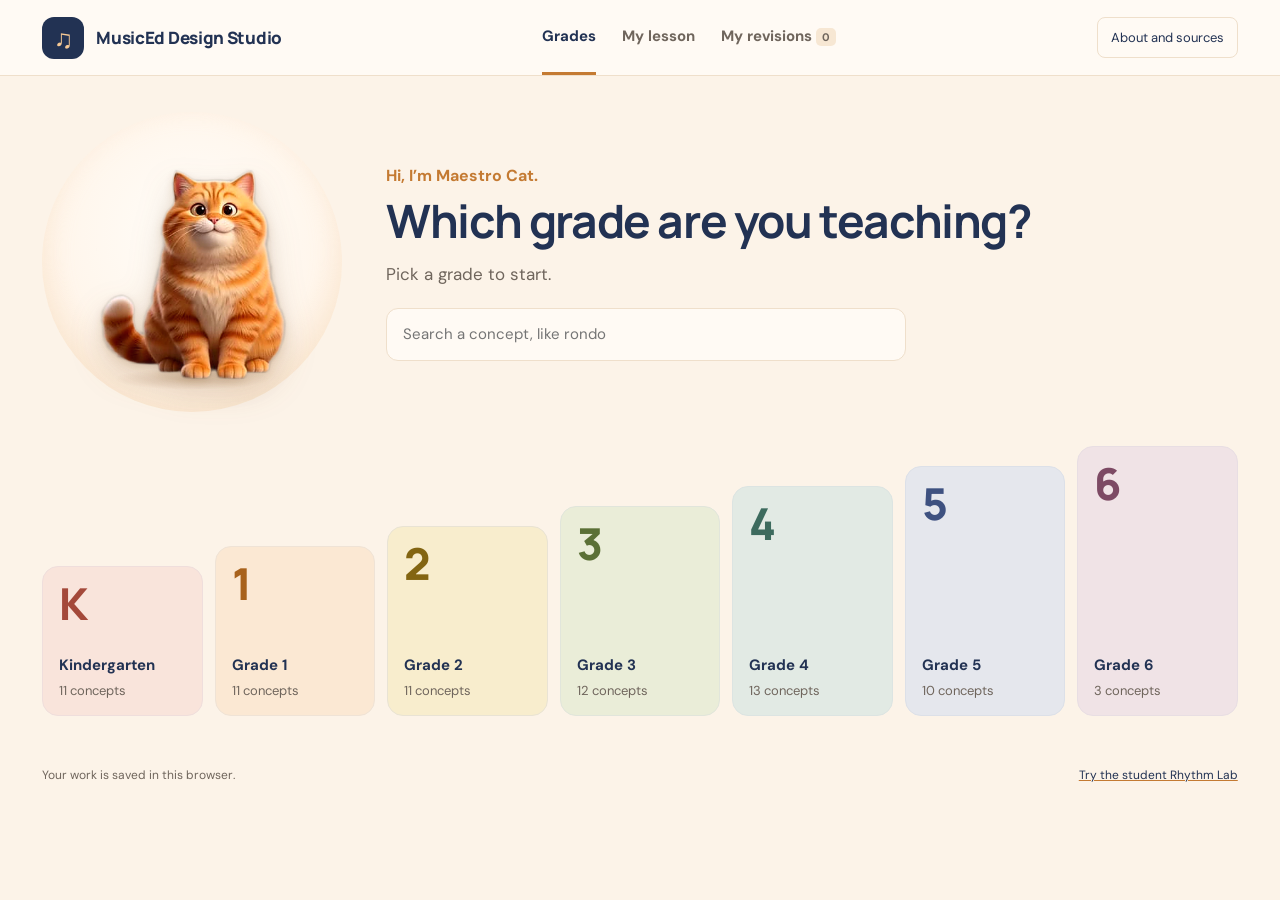
==== commit 2aedccd1: "Add files via upload" ====
--- a/index.html
+++ b/index.html
@@ -1,15 +1,15 @@
 <!doctype html><html lang="en"><head><meta charset="utf-8"><meta name="viewport" content="width=device-width,initial-scale=1"><title>MusicEd Design Studio</title><meta name="description" content="A K to 6 music pedagogy studio for preservice elementary teachers: pick a grade, explore a concept, and develop a lesson draft through guided reflection."><link rel="icon" type="image/svg+xml" href="data:image/svg+xml,%3Csvg xmlns='http://www.w3.org/2000/svg' viewBox='0 0 40 40'%3E%3Crect width='40' height='40' rx='10' fill='%23223253'/%3E%3Ctext x='8' y='30' font-size='30' fill='%23ffd9a8'%3E♪%3C/text%3E%3C/svg%3E"><style>
 @import url('https://fonts.googleapis.com/css2?family=DM+Sans:wght@400;500;600;700&family=Manrope:wght@500;600;700;800&display=swap');
-:root{--ink:#223253;--muted:#6b6a72;--blue:#2d4f96;--paper:#fcf3e8;--line:#efdfcb;--card:#fffaf4;--apricot:#fff3e6;--apricot-edge:#f6dcbb;--gold:#f2c77e;--red:#a4513f}
-*{box-sizing:border-box}body{margin:0;background:var(--paper);font:16px/1.65 'DM Sans',Arial,sans-serif;color:var(--ink)}h1,h2,h3,h4{font-family:'Manrope',Arial,sans-serif;line-height:1.3}button,input,select,textarea{font:inherit}button{cursor:pointer}button:disabled{cursor:not-allowed;opacity:.5}a{color:var(--blue)}button,input,select,textarea,a{outline-offset:4px}button:focus-visible,a:focus-visible,input:focus-visible,textarea:focus-visible,select:focus-visible,summary:focus-visible{outline:3px solid #c27a1a}
+:root{--ink:#223253;--muted:#6f655c;--blue:#2f4270;--amber:#c47a32;--sage:#5b7036;--paper:#fcf3e8;--line:#efdfcb;--card:#fffaf4;--apricot:#fff3e6;--apricot-edge:#f6dcbb;--gold:#f2c77e;--red:#a4513f}
+*{box-sizing:border-box}body{margin:0;background:var(--paper);font:16px/1.65 'DM Sans',Arial,sans-serif;color:var(--ink)}h1,h2,h3,h4{font-family:'Manrope',Arial,sans-serif;line-height:1.3}button,input,select,textarea{font:inherit}button{cursor:pointer}button:disabled{cursor:not-allowed;opacity:.5}a{color:var(--ink);text-decoration-color:var(--amber)}button,input,select,textarea,a{outline-offset:4px}button:focus-visible,a:focus-visible,input:focus-visible,textarea:focus-visible,select:focus-visible,summary:focus-visible{outline:3px solid var(--amber)}
 
 /* Header */
 header{height:76px;display:flex;justify-content:space-between;align-items:center;padding:0 3.3%;background:#fffaf4;border-bottom:1px solid var(--line);gap:24px}
 .brand{text-decoration:none;color:var(--ink);display:flex;align-items:center;gap:12px;font:800 17px 'Manrope',sans-serif;letter-spacing:-.3px;white-space:nowrap}
-.brand b{background:var(--ink);color:#ffd9a8;font-size:26px;display:grid;place-items:center;width:42px;height:42px;border-radius:12px}
+.brand b{background:var(--ink);color:#f6c995;font-size:26px;display:grid;place-items:center;width:42px;height:42px;border-radius:12px}
 header nav{display:flex;align-self:stretch;gap:26px}
 header nav button{padding:0;background:none;color:var(--muted);border:0;border-bottom:3px solid transparent;font-size:15px;font-weight:700}
-header nav button.active{color:var(--blue);border-bottom-color:var(--blue)}
+header nav button.active{color:var(--ink);border-bottom-color:var(--amber)}
 header nav span{background:#f7e7d3;padding:2px 6px;border-radius:5px;font-size:11px}
 .source-button{font-size:13px;border:1px solid var(--line);background:var(--card);border-radius:8px;padding:9px 13px;color:var(--ink)}
 main{max-width:1280px;margin:auto;padding:30px 3.3% 10px;min-height:60vh}
@@ -18,72 +18,73 @@
 .hero{display:grid;grid-template-columns:300px minmax(0,1fr);gap:44px;align-items:center;margin:6px 0 34px}
 .cat-stage{position:relative;width:300px;height:300px;border-radius:50%;background:radial-gradient(circle at 50% 40%,#fffdf9 0,#fff6ec 55%,#fbe6cf 100%);box-shadow:inset 0 -10px 30px #f3d2ab55}
 .cat-stage::after{content:"";position:absolute;left:24%;right:24%;bottom:22px;height:22px;border-radius:50%;background:radial-gradient(ellipse,#7a4a1a40 0,#7a4a1a00 70%)}
-.hero-cat{position:absolute;left:50%;bottom:30px;width:196px;height:auto;transform:translateX(-50%);z-index:1;filter:drop-shadow(0 14px 16px #7a4a1a30) drop-shadow(0 3px 4px #7a4a1a2e) saturate(1.05) contrast(1.04);animation:settle .9s cubic-bezier(.3,1.4,.5,1) both}
+.hero-cat{position:absolute;left:50%;bottom:30px;width:230px;height:220px;object-fit:contain;object-position:center bottom;transform:translateX(-50%);z-index:1;filter:drop-shadow(0 14px 16px #7a4a1a30) drop-shadow(0 3px 4px #7a4a1a2e) saturate(1.05) contrast(1.04);animation:settle .9s cubic-bezier(.3,1.4,.5,1) both}
+.hero-cat.pop{animation:pop .35s cubic-bezier(.3,1.5,.5,1)}@keyframes pop{from{transform:translate(-50%,8px) scale(.94)}to{transform:translate(-50%,0) scale(1)}}
 @keyframes settle{from{transform:translate(-50%,-26px) scale(.96);opacity:0}to{transform:translate(-50%,0) scale(1);opacity:1}}
-.hello{margin:0 0 6px;font-weight:700;color:#a8621c;font-size:16px}
+.hello{margin:0 0 6px;font-weight:700;color:var(--amber);font-size:16px}
 .hero-copy h1{font-size:clamp(30px,3.6vw,46px);letter-spacing:-1.4px;margin:0 0 12px;line-height:1.15}
-.lede{margin:0 0 22px;color:var(--muted);font-size:17px;max-width:52ch}
+.lede{margin:0 0 20px;color:var(--muted);font-size:17px;max-width:52ch}
 .search input{width:100%;max-width:520px;border:1px solid var(--line);padding:13px 16px;border-radius:12px;background:var(--card);font-size:15px;color:var(--ink)}
 .hits{list-style:none;padding:0;margin:10px 0 0;max-width:520px;background:white;border:1px solid var(--line);border-radius:12px;overflow:hidden;background:var(--card)}
 .hits button{width:100%;text-align:left;border:0;background:none;padding:11px 16px;color:var(--ink);display:flex;justify-content:space-between;gap:12px;border-bottom:1px solid var(--line)}
 .hits li:last-child button{border-bottom:0}.hits button:hover{background:#fdf0e1}.hits span{color:var(--muted);font-size:13px;white-space:nowrap}
-.no-hits{font-size:14px;color:var(--muted);margin:10px 0 0}
+.no-hits{display:flex;align-items:center;gap:12px;font-size:14px;color:var(--muted);margin:10px 0 0}.no-hits p{margin:0}.no-hits-cat{width:70px;height:auto}
 
 /* Grade staircase */
 .grades{margin-bottom:10px}
 .grade-steps{display:grid;grid-template-columns:repeat(7,minmax(0,1fr));gap:12px;align-items:end}
-.grade-step{background:color-mix(in srgb,var(--bg) 55%,#fffaf4)!important;--bg:#fde8e4;--deep:#b5483a;height:calc(150px + var(--step) * 20px);border:1px solid color-mix(in srgb,var(--deep) 18%,white);border-radius:16px;background:var(--bg);color:var(--ink);text-align:left;padding:14px 16px;display:flex;flex-direction:column;justify-content:flex-end;gap:2px;transition:transform .15s,box-shadow .15s}
+.grade-step{background:color-mix(in srgb,var(--bg) 75%,#fffaf4)!important;--bg:#f7ddd3;--deep:#a4493a;height:calc(150px + var(--step) * 20px);border:1px solid color-mix(in srgb,var(--deep) 18%,white);border-radius:16px;background:var(--bg);color:var(--ink);text-align:left;padding:14px 16px;display:flex;flex-direction:column;justify-content:flex-end;gap:2px;transition:transform .15s,box-shadow .15s}
 .grade-step:hover{transform:translateY(-4px);box-shadow:0 10px 22px color-mix(in srgb,var(--deep) 18%,transparent)}
-.grade-step:nth-child(2){--bg:#fff0dd;--deep:#b8641a}.grade-step:nth-child(3){--bg:#fcf4d4;--deep:#8a6d0a}.grade-step:nth-child(4){--bg:#e5f4e4;--deep:#2f7a3f}.grade-step:nth-child(5){--bg:#def2f1;--deep:#1f7571}.grade-step:nth-child(6){--bg:#e8e6f8;--deep:#5145a8}.grade-step:nth-child(7){--bg:#f6e5f0;--deep:#9a3d7a}
+.grade-step:nth-child(2){--bg:#f9e2c8;--deep:#a8621c}.grade-step:nth-child(3){--bg:#f5e8c0;--deep:#836512}.grade-step:nth-child(4){--bg:#e3e8cf;--deep:#5b7036}.grade-step:nth-child(5){--bg:#d8e5de;--deep:#3d6b5e}.grade-step:nth-child(6){--bg:#dce1ea;--deep:#3e5180}.grade-step:nth-child(7){--bg:#ebdbe1;--deep:#7d4a64}
 .grade-mark{font:800 44px/1 'Manrope',sans-serif;color:var(--deep);letter-spacing:-1.5px;margin-bottom:auto}
 .grade-name{font-weight:700;font-size:15px}.grade-meta{font-size:13px;color:var(--muted)}
 .grades-note{font-size:13px;color:var(--muted);margin:14px 0 0}
 
 /* Breadcrumb */
 .trail{display:flex;flex-wrap:wrap;align-items:center;gap:8px;font-size:14px;color:var(--muted);margin:0 0 16px}
-.trail button{border:0;background:none;padding:0;color:var(--blue);font-weight:600;text-decoration:underline;text-underline-offset:3px}
+.trail button{border:0;background:none;padding:0;color:var(--ink);text-decoration-color:var(--amber);font-weight:600;text-decoration:underline;text-underline-offset:3px}
 
 /* Grade page */
-.grade-head{display:flex;align-items:center;gap:18px;margin-bottom:18px}
+.grade-head{display:flex;align-items:center;gap:18px;margin-bottom:14px;position:relative}.grade-cat{margin-left:auto;height:120px;width:auto;max-width:190px;object-fit:contain;filter:drop-shadow(0 8px 10px #7a4a1a2e);animation:settle-s .6s cubic-bezier(.3,1.4,.5,1) both}@keyframes settle-s{from{transform:translateY(-14px);opacity:0}to{transform:none;opacity:1}}
 .grade-head h1{margin:0;font-size:32px;letter-spacing:-1px}.grade-head p{margin:2px 0 0;color:var(--muted);font-size:15px}
-.grade-mark.big{display:grid;place-items:center;width:72px;height:72px;border-radius:18px;background:var(--bg);border:1px solid color-mix(in srgb,var(--deep) 18%,white);color:var(--deep);margin:0;font-size:40px;--bg:#fde8e4;--deep:#b5483a}.grade-mark.big[style*="--i:1"]{--bg:#fff0dd;--deep:#b8641a}.grade-mark.big[style*="--i:2"]{--bg:#fcf4d4;--deep:#8a6d0a}.grade-mark.big[style*="--i:3"]{--bg:#e5f4e4;--deep:#2f7a3f}.grade-mark.big[style*="--i:4"]{--bg:#def2f1;--deep:#1f7571}.grade-mark.big[style*="--i:5"]{--bg:#e8e6f8;--deep:#5145a8}.grade-mark.big[style*="--i:6"]{--bg:#f6e5f0;--deep:#9a3d7a}
-.grade-jump{margin-left:auto;display:flex;gap:8px}
+.grade-mark.big{display:grid;place-items:center;width:72px;height:72px;border-radius:18px;background:var(--bg);border:1px solid color-mix(in srgb,var(--deep) 18%,white);color:var(--deep);margin:0;font-size:40px;--bg:#f7ddd3;--deep:#a4493a}.grade-mark.big[style*="--i:1"]{--bg:#f9e2c8;--deep:#a8621c}.grade-mark.big[style*="--i:2"]{--bg:#f5e8c0;--deep:#836512}.grade-mark.big[style*="--i:3"]{--bg:#e3e8cf;--deep:#5b7036}.grade-mark.big[style*="--i:4"]{--bg:#d8e5de;--deep:#3d6b5e}.grade-mark.big[style*="--i:5"]{--bg:#dce1ea;--deep:#3e5180}.grade-mark.big[style*="--i:6"]{--bg:#ebdbe1;--deep:#7d4a64}
+.grade-jump{display:flex;justify-content:space-between;gap:8px;margin-top:22px}
 .chips{display:flex;flex-wrap:wrap;gap:8px;margin-bottom:18px}
 .chip{border:1px solid var(--line);background:var(--card);color:var(--ink);border-radius:999px;padding:7px 15px;font-size:14px;font-weight:600}
-.chip[aria-pressed="true"]{background:var(--ink);color:white;border-color:var(--ink)}
-.concept-grid{display:grid;grid-template-columns:repeat(auto-fill,minmax(250px,1fr));gap:12px}
+.chip[aria-pressed="true"]{background:var(--ink);color:#fffaf4;border-color:var(--ink)}
+.concept-grid{display:grid;grid-template-columns:repeat(auto-fill,minmax(220px,1fr));gap:10px}
 .concept-tile{text-align:left;background:var(--card);border:1px solid var(--line);border-radius:14px;padding:16px 18px;color:var(--ink);display:flex;flex-direction:column;gap:6px}
 .concept-tile:hover{border-color:#e8c9a3;background:#fff6ec}
 .concept-tile strong{font:700 17px/1.35 'Manrope',sans-serif}
 .tile-def{font-size:14px;color:var(--muted);display:-webkit-box;-webkit-line-clamp:2;-webkit-box-orient:vertical;overflow:hidden}
-.tile-domain{align-self:flex-start;font-size:12px;font-weight:700;border-radius:6px;padding:2px 8px;background:#edf2fa;color:#385b85}
-.d-melody{background:#fde8e4;color:#9a3d30}.d-rhythm{background:#fff0dd;color:#955217}.d-form{background:#e5f4e4;color:#2c6a38}.d-texture{background:#def2f1;color:#1c6663}.d-expression{background:#e8e6f8;color:#4a3f98}.d-other{background:#eef0f4;color:#4d5a70}
+.tile-domain{align-self:flex-start;font-size:12px;font-weight:700;border-radius:6px;padding:2px 8px}
+.d-melody{background:#f7ddd3;color:#8e3f32}.d-rhythm{background:#f9e2c8;color:#8f5318}.d-form{background:#e3e8cf;color:#4e6030}.d-texture{background:#d8e5de;color:#355d52}.d-expression{background:#dce1ea;color:#3a4b76}.d-other{background:#efe6da;color:#6a5b4b}
 
 /* Concept page */
 .library-layout{display:grid;grid-template-columns:minmax(0,1fr) 290px;gap:22px}
 .surface{background:var(--card);border:1px solid var(--line);border-radius:15px;overflow:hidden}
-.concept-heading{padding:24px 30px 20px;border-bottom:1px solid var(--line)}
-.concept-heading h2{font-size:30px;letter-spacing:-1px;margin:0 0 12px}
-.pill{display:inline-block;font-size:12px;padding:3px 8px;border-radius:5px;background:#f7e7d3;color:#6b4a24;margin-right:5px}.pill.proposed{background:var(--apricot);color:#8a5212}
-.definition{padding:24px 30px 26px;background:#fff4e7}.definition h3{font-size:14px;margin:0 0 10px;color:var(--blue)}
-.child-definition{font:600 24px/1.5 'Manrope',sans-serif;letter-spacing:-.5px;margin:0 0 18px}
+.concept-heading{padding:26px 32px 24px;background:#fff4e7;border-bottom:1px solid var(--line)}.pills{display:flex;gap:6px;align-items:center}
+.concept-heading h2{font-size:32px;letter-spacing:-1px;margin:10px 0 8px}
+.pill{display:inline-block;font-size:12px;padding:3px 8px;border-radius:5px;background:#f7e7d3;color:#6b4a24;margin-right:5px}.pill.proposed{background:#ebdbe1;color:#7d4a64}
+.definition{padding:24px 30px 26px;background:#fff4e7}.definition h3{font-size:14px;margin:0 0 10px;color:var(--amber)}
+.child-definition{font:600 21px/1.5 'Manrope',sans-serif;letter-spacing:-.3px;margin:0;max-width:40ch}
 .teacher-note{font-size:15px;line-height:1.7;color:var(--muted);margin:0}.teacher-note b{color:var(--ink)}
-.section-body{padding:23px 30px}.section-body h3{font-size:17px;margin:0 0 13px}
-.misconception{border-left:3px solid var(--gold);background:#fffaf2;border-radius:0 8px 8px 0;padding:10px 14px 10px 16px;font-size:15px;margin:0 0 26px}.misconception b{display:block;margin-bottom:3px;font-size:13px;color:#8a5212}
+.section-body{padding:24px 32px 28px}.section-body h3{font-size:13px;margin:0 0 4px;color:var(--amber);font-weight:700}.section-body p{margin:0;font-size:15px}.note-row{display:grid;grid-template-columns:1fr 1fr;gap:22px;margin-bottom:22px}.note-row>div:first-child p{color:var(--muted)}.try{border-top:1px solid var(--line);padding-top:20px}.try p{font-size:16px;max-width:62ch}.link{border:0;background:none;padding:0;margin-top:8px;font-size:14px;font-weight:700;color:var(--ink);text-decoration:underline;text-decoration-color:var(--amber);text-underline-offset:3px}
+.misconception{border-left:3px solid var(--amber);padding-left:14px}.misconception b{display:block;margin-bottom:3px;font-size:13px;color:#8f5318}
 .experience{display:grid;grid-template-columns:30px 1fr;gap:12px;margin:17px 0}
 .experience>span{font-size:12px;font-weight:700;background:#f7e7d3;border-radius:50%;width:28px;height:28px;display:grid;place-items:center}
 .experience h4{font-size:16px;margin:1px 0 5px}.experience p{font-size:16px;margin:0;color:var(--muted)}
-.experience button{font-size:13px;padding:0;border:0;background:none;color:var(--blue);font-weight:700;margin-top:7px;text-decoration:underline;text-underline-offset:3px}
-.demo{background:var(--ink);color:white;padding:20px;border-radius:12px;margin:20px 0 0}.demo h4{font-size:15px;margin:0 0 7px}.demo p{font-size:14px;color:#c6d3e6;margin:0 0 14px}
-.demo button{border:1px solid #627695;background:#324b6b;color:white;padding:8px 12px;border-radius:6px;font-size:13px}.demo #audio-state{display:block;margin-top:8px;font-size:12px;color:#d5e1f2}
+.experience button{font-size:13px;padding:0;border:0;background:none;color:var(--ink);text-decoration-color:var(--amber);font-weight:700;margin-top:7px;text-decoration:underline;text-underline-offset:3px}
+.demo{background:var(--ink);color:#fffaf4;padding:16px 20px;border-radius:12px;margin:22px 0 0;display:flex;flex-wrap:wrap;align-items:center;justify-content:space-between;gap:12px}.demo-buttons{display:flex;gap:8px}.demo #audio-state:empty{display:none}.demo h4{font-size:15px;margin:0 0 2px}.demo .section-body p,.demo p{font-size:14px;color:#e6dccf;margin:0}
+.demo button{border:1px solid #f6c99566;background:#2f3f63;color:#fffaf4;padding:8px 12px;border-radius:6px;font-size:13px}.demo #audio-state{flex-basis:100%;font-size:12px;color:#f6c995}
 .library-aside{display:flex;flex-direction:column;gap:14px}
 .mentor{background:#fff3e6;padding:20px;border-radius:15px;border:1px solid var(--apricot-edge);text-align:center}
 .mentor-cat{position:relative;width:150px;height:150px;margin:0 auto 6px;border-radius:50%;background:radial-gradient(circle at 50% 40%,#fff 0,#fff7ee 60%,#fde9d2 100%)}
-.mentor-cat img{position:absolute;left:50%;bottom:14px;width:100px;height:auto;transform:translateX(-50%);filter:drop-shadow(0 8px 10px #7a4a1a30) drop-shadow(0 2px 3px #7a4a1a2e)}
+.mentor-cat img{position:absolute;left:50%;bottom:16px;width:128px;height:112px;object-fit:contain;object-position:center bottom;transform:translateX(-50%);filter:drop-shadow(0 8px 10px #7a4a1a30) drop-shadow(0 2px 3px #7a4a1a2e)}
 .mentor blockquote{margin:10px 0 16px;font-size:17px;line-height:1.55;font-weight:600;font-family:'Manrope',sans-serif}
 .mini-panel{padding:0}.mini-panel summary{padding:15px 18px;font-size:15px}.mini-panel[open] summary{border-bottom:1px solid var(--line)}.mini-panel>*:not(summary){margin-left:18px;margin-right:18px}.mini-panel>:last-child{margin-bottom:16px}
 .mini-panel p{font-size:14px;color:var(--muted);margin:8px 0}.mini-panel strong{color:var(--ink)}
-.sequence-step{display:flex;gap:10px;margin:12px 0;font-size:14px}.sequence-step b{color:var(--blue)}
+.sequence-step{display:flex;gap:10px;margin:12px 0;font-size:14px}.sequence-step b{color:var(--amber)}
 
 /* Buttons */
 .primary,.secondary{font-size:14px;font-weight:700;padding:11px 15px;border-radius:8px;border:1px solid transparent}
@@ -91,27 +92,27 @@
 .secondary{background:var(--card);border-color:var(--line);color:var(--ink)}.secondary:hover{background:#fdf0e1}.full{width:100%}
 
 /* Studio */
-.studio-heading{display:flex;justify-content:space-between;align-items:flex-start;gap:18px;margin:0 0 18px}.studio-heading h2{margin:0 0 4px;font-size:28px}.studio-heading p{font-size:15px;color:var(--muted);margin:0}
-.scenario{background:var(--ink);color:white;border-radius:13px;padding:23px 27px;margin-bottom:19px}
-.eyebrow{font-size:13px;font-weight:700;color:#f6d3a3}
-.scenario h3{font-size:20px;margin:6px 0 10px}.scenario p{font-size:15px;color:#dbe4f1;margin:8px 0}
-.scenario select{background:#304662;color:white;border:1px solid #657991;border-radius:6px;padding:7px 10px;font-size:13px;width:100%;margin-top:10px}
-.decision-buttons{display:grid;gap:7px;margin-top:15px}.decision-buttons button{text-align:left;color:white;background:#304662;border:1px solid #5b718e;border-radius:7px;font-size:14px;padding:10px 12px}.decision-buttons button[aria-pressed="true"]{border-color:#f6d3a3;background:#3b5577}
-.decision-feedback{font-size:14px!important;color:#ffe2b8!important;padding-top:10px}
+.studio-heading{display:flex;justify-content:space-between;align-items:center;gap:18px;margin:0 0 16px}.grade-pick{font-size:14px;font-weight:700;display:flex;align-items:center;gap:8px}.grade-pick select{border:1px solid var(--line);border-radius:7px;padding:6px 8px;background:#fffdf9}.scenario-top{display:flex;justify-content:space-between;align-items:center;gap:12px}.scenario-top select{width:auto!important;margin:0!important}.studio-heading h2{margin:0 0 4px;font-size:28px}.studio-heading p{font-size:15px;color:var(--muted);margin:0}
+.scenario{background:var(--ink);color:#fffaf4;border-radius:13px;padding:23px 27px;margin-bottom:19px}
+.eyebrow{font-size:13px;font-weight:700;color:#f6c995}
+.scenario h3{font-size:20px;margin:6px 0 10px}.scenario p{font-size:15px;color:#e6dccf;margin:8px 0}
+.scenario select{background:#2f3f63;color:#fffaf4;border:1px solid #f6c99566;border-radius:6px;padding:7px 10px;font-size:13px;width:100%;margin-top:10px}
+.decision-buttons{display:grid;gap:7px;margin-top:15px}.decision-buttons button{text-align:left;color:#fffaf4;background:#2f3f63;border:1px solid #f6c99540;border-radius:7px;font-size:14px;padding:10px 12px}.decision-buttons button[aria-pressed="true"]{border-color:#f6c995;background:#3a4a6e}
+.decision-feedback{font-size:14px!important;color:#f6c995!important;padding-top:10px}
 .studio-columns{display:grid;grid-template-columns:minmax(0,1fr) 340px;gap:22px;align-items:start}
 .draft{padding:25px 27px}.draft h3{font-size:19px;margin:0 0 9px}.draft>p{font-size:14px;color:var(--muted);margin:0 0 20px}
-.draft label{display:block;font-size:15px;font-weight:700;margin:19px 0 6px}.draft label small{display:block;font-size:14px;font-weight:400;color:var(--muted);margin-top:4px}
+.draft label{display:block;font-size:15px;font-weight:700;margin:16px 0 6px}.draft label small{display:inline;font-size:14px;font-weight:400;color:var(--muted);margin-left:8px}
 .draft select{border:1px solid var(--line);border-radius:7px;padding:8px 10px;background:#fffdf9}
-.draft textarea,.coach textarea{resize:vertical;width:100%;border:1px solid #ead7c0;padding:11px;border-radius:7px;line-height:1.6;font-size:14px;color:var(--ink);background:#fffdf9;min-height:90px}.draft textarea:focus{background:#fff}
-.actions{display:flex;gap:9px;flex-wrap:wrap;margin-top:18px}.draft .draft-status{font-size:12px;color:#376b55;margin-top:12px}
+.draft textarea,.coach textarea{resize:vertical;width:100%;border:1px solid #ead7c0;padding:11px;border-radius:7px;line-height:1.6;font-size:14px;color:var(--ink);background:#fffdf9;min-height:64px}.draft textarea:focus{background:#fff}
+.actions{display:flex;gap:9px;flex-wrap:wrap;margin-top:18px}.draft .draft-status{font-size:12px;color:var(--sage);margin-top:12px}
 .coach{padding:20px;position:sticky;top:20px}
-.coach-head{display:flex;gap:12px;align-items:center;margin-bottom:6px}.coach-head img{width:64px;height:auto;flex-shrink:0;filter:drop-shadow(0 6px 8px #7a4a1a30)}
-.coach h3{font-size:17px;margin:2px 0 0}.coach .coach-label{font-size:12px;color:var(--red);font-weight:700}
+.coach-head{display:flex;gap:12px;align-items:center;margin-bottom:6px}.coach-head img{width:72px;height:auto;flex-shrink:0;filter:drop-shadow(0 6px 8px #7a4a1a30)}
+.coach h3{font-size:17px;margin:2px 0 0}.coach .coach-label{font-size:12px;color:var(--amber);font-weight:700}
 .coach p{font-size:14px;color:var(--muted);line-height:1.6}.coach select{width:100%;font-size:14px;padding:9px;border:1px solid var(--line);border-radius:6px;background:#fffdf9;margin:8px 0}.coach label{font-size:14px;font-weight:700}.coach textarea{min-height:82px;font-size:14px}
 .conversation{max-height:490px;overflow:auto;scrollbar-width:thin;margin:14px 0}
 .message{padding:13px;border-radius:9px;margin-bottom:10px;line-height:1.65;background:#fdeedd}.message.learner{background:#fffdf9;border:1px solid var(--line)}
-.message b{display:block;font-size:12px;color:var(--blue);margin-bottom:5px}.message p{white-space:pre-wrap;color:var(--ink);margin:0;font-size:14px}
-.review-panel{padding:24px 27px;margin-top:20px}.review-panel h3{font-size:17px;margin-top:0}.review-panel>p{font-size:14px;color:var(--muted)}
+.message b{display:block;font-size:12px;color:var(--amber);margin-bottom:5px}.message p{white-space:pre-wrap;color:var(--ink);margin:0;font-size:14px}
+.review-panel{padding:0;margin-top:16px}.review-panel summary{padding:16px 22px;font-size:15px}.review-panel>.rubric-row{margin:0 22px}.review-panel>.rubric-row:last-child{margin-bottom:10px}.review-panel h3{font-size:17px;margin-top:0}.review-panel>p{font-size:14px;color:var(--muted)}
 .rubric-row{padding:14px 0;border-top:1px solid var(--line);display:grid;grid-template-columns:1fr 170px;gap:10px}
 .rubric-row label,.rubric-row small,.rubric-row select,.rubric-row input{font-size:14px}.rubric-row label{font-weight:700}.rubric-row small{display:block;color:var(--muted);font-weight:400}
 .rubric-row select{align-self:start;padding:7px;border:1px solid var(--line);border-radius:5px;background:#fffdf9}.rubric-row input{grid-column:1/-1;border:1px solid var(--line);border-radius:6px;padding:8px;width:100%}
@@ -120,15 +121,15 @@
 /* Revisions */
 .revision-card{padding:22px 25px;margin:15px 0}.revision-card h3{font-size:17px;margin:0 0 5px}.revision-meta{font-size:13px;color:var(--muted)}
 .compare-grid{display:grid;grid-template-columns:1fr 1fr;gap:18px}.compare-grid h4{font-size:13px;color:var(--blue)}.compare-grid p{font-size:14px;white-space:pre-wrap;overflow-wrap:anywhere}
-.compare-field{border-top:1px solid var(--line);padding:15px 0}.compare-field h4{font-size:14px;margin:0}.compare-field .changed{font-size:12px;color:var(--red)}
+.compare-field{border-top:1px solid var(--line);padding:15px 0}.compare-field h4{font-size:14px;margin:0}.compare-field .changed{font-size:12px;color:var(--amber)}
 .empty{padding:40px 25px 50px;text-align:center;color:var(--muted)}.empty img{width:220px;height:auto;filter:drop-shadow(0 12px 14px #7a4a1a2a)}.empty h3{color:var(--ink)}
 
 /* Shared */
 footer{max-width:1280px;padding:30px 3.3%;margin:auto;display:flex;justify-content:space-between;gap:15px;font-size:12px;color:var(--muted)}
-dialog{background:var(--card);border:1px solid var(--line);border-radius:15px;width:calc(100% - 32px);max-width:780px;padding:30px;color:var(--ink);max-height:90vh}dialog::backdrop{background:#14233eaa;backdrop-filter:blur(3px)}dialog p,dialog li{font-size:14px}
+dialog{background:var(--card);border:1px solid var(--line);border-radius:15px;width:calc(100% - 32px);max-width:780px;padding:30px;color:var(--ink);max-height:90vh}dialog::backdrop{background:#2232538c;backdrop-filter:blur(3px)}dialog p,dialog li{font-size:14px}
 .dialog-head{display:flex;justify-content:space-between;gap:20px}.dialog-head h2{margin-top:0}.dialog-head button{font-size:25px;width:35px;height:35px;border:0;border-radius:50%;background:#f7e7d3}
 .small{font-size:13px!important}.skip{position:fixed;top:-60px;background:var(--card);padding:10px;z-index:100}.skip:focus{top:0}.sr{position:absolute;width:1px;height:1px;overflow:hidden;clip:rect(0,0,0,0)}
-#toast{position:fixed;bottom:20px;left:50%;transform:translateX(-50%);background:var(--ink);color:white;padding:12px 20px;border-radius:9px;font-size:14px;display:none;z-index:20;max-width:90vw}
+#toast{align-items:center;gap:12px;position:fixed;bottom:20px;left:50%;transform:translateX(-50%);background:var(--ink);color:#fffaf4;padding:12px 20px;border-radius:9px;font-size:14px;display:none;z-index:20;max-width:90vw}
 details summary{cursor:pointer;font-size:14px;font-weight:700}details{margin:15px 0}.library-aside details{margin:0}details p{font-size:14px;color:var(--muted)}
 .return-link{font-size:13px;background:none;border:0;color:var(--blue);padding:0;text-decoration:underline}
 
@@ -140,10 +141,14 @@
 @media(max-width:420px){.grade-steps{grid-template-columns:repeat(2,1fr)}}
 @media(prefers-reduced-motion:reduce){*{scroll-behavior:auto!important;animation:none!important;transition:none!important}}
 
+#toast img{width:44px;height:auto}
+@media(max-width:760px){.note-row{grid-template-columns:1fr}.grade-cat{height:80px}.studio-heading{display:flex;flex-wrap:wrap}.draft label small{display:block;margin:2px 0 0}}
+@media(max-width:760px){.review-panel{padding:0!important}.concept-grid{grid-template-columns:1fr 1fr}.concept-tile{padding:12px 14px}.concept-tile strong{font-size:15px}}
+
 </style></head><body><a class="skip" href="#content">Skip to workspace</a>
-<header><a class="brand" href="./" data-home-link><b aria-hidden="true">♫</b><span>MusicEd Design Studio</span></a><nav aria-label="Workspace"><button data-page="home" class="active">Grades</button><button data-page="studio">Teaching studio</button><button data-page="revisions">My revisions <span id="revision-count">0</span></button></nav><button class="source-button" id="sources-open">About and sources</button></header>
+<header><a class="brand" href="./" data-home-link><b aria-hidden="true">♫</b><span>MusicEd Design Studio</span></a><nav aria-label="Workspace"><button data-page="home" class="active">Grades</button><button data-page="studio">My lesson</button><button data-page="revisions">My revisions <span id="revision-count">0</span></button></nav><button class="source-button" id="sources-open">About and sources</button></header>
 <main id="content" tabindex="-1"></main>
-<footer><span>Independent teacher-learning prototype for preservice teachers, K to 6</span><span id="save-status">Drafts and reflections stay in this browser.</span><a href="rhythm-lab/index.html">Try the student Rhythm Lab</a></footer>
+<footer><span id="save-status">Your work is saved in this browser.</span><a href="rhythm-lab/index.html">Try the student Rhythm Lab</a></footer>
 <dialog id="sources"><div class="dialog-head"><h2>Purpose, sources and scope</h2><button data-close="sources" aria-label="Close">×</button></div><p>This studio is for <strong>preservice teachers</strong>. Its purpose is to develop pedagogical content knowledge: knowing a concept, anticipating learners’ thinking, choosing musical experiences, and using evidence to revise instruction.</p><h3>Your curriculum reference</h3><p>The uploaded <em>Curriculum Outline Example.docx</em> contains a screenshot titled “Possible Kodaly-Inspired Curriculum Outline,” attributed to Victoria Boler. It shows K to 5 across Melody, Rhythm, Form, Texture, Expression, and Other. Grade 6 additions here are clearly marked proposals. The Grade 5 Expression cell is blank in the supplied image.</p><p>Related entries have been grouped for navigation; their original patterns remain in the notes. “Dotted quarter triplet” is ambiguous in the screenshot, so dotted quarter and triplet are separate entries awaiting instructor confirmation. Definitions, activities, and scenarios here are original instructional drafts, not quotations from the outline.</p><h3>Indiana connections</h3><p>The 2023 Music standards use K to 2, 3 to 5, 6 to 8, and 9 to 12 bands. Grade 6 therefore draws from the 6 to 8 band. The supplied sequence is not an Indiana-mandated grade-by-grade list. The studio provides relevant standards to consider; teachers must verify that their actual task and evidence address a selected standard.</p><h3>How coaching works</h3><p>The current coach uses authored, concept-specific prompts and transparent checks for missing draft sections. It does not use generative AI, interpret arbitrary questions, or validate the quality of prose automatically. Your responses and self-review evidence guide the next step. Instructor or peer review remains part of the learning process.</p><p>Drafts, dialogue, and revision snapshots are stored locally in this browser. They do not sync to other devices or an instructor dashboard. Avoid real children’s names in practice cases.</p><h3>Reference shelf</h3><ul><li><a href="https://www.in.gov/doe/files/IAS-Grades-K-12-Music.pdf" target="_blank" rel="noopener">Indiana Department of Education: 2023 Music Standards</a></li><li><a href="https://www.victoriaboler.com/blog/3-curriculum-outlines" target="_blank" rel="noopener">Victoria Boler: Curriculum outline context</a></li><li><a href="https://viva.pressbooks.pub/openmusictheory/" target="_blank" rel="noopener">Open Music Theory: Music fundamentals reference</a></li><li><a href="https://giml.org/mlt/audiation/" target="_blank" rel="noopener">Gordon Institute for Music Learning: Audiation</a></li><li><a href="https://www.bsu.edu/academics/collegesanddepartments/music/degrees-and-programs/undergraduate-majors/music-education" target="_blank" rel="noopener">Ball State: Music education program</a></li></ul><p class="small">This independent prototype supports practice and reflection; it is not an official Ball State University resource or an endorsed state curriculum. Faculty should review the sequence and examples before course adoption.</p></dialog>
 <dialog id="restore"><h2>Restore this revision?</h2><p>Your current draft will be saved as a snapshot before the selected revision is restored.</p><div class="actions"><button data-close="restore" class="secondary">Cancel</button><button id="restore-confirm" class="primary">Save current and restore</button></div></dialog>
 <div id="toast" role="status" aria-live="polite"></div><script>
@@ -229,21 +234,26 @@
 const GRADES=['K','1','2','3','4','5','6'];
 const gradeName=g=>g==='K'?'Kindergarten':'Grade '+g;
 const FIELDS=[
- ['objective','Learning objective','What will learners do, under what conditions, and what evidence will show success?'],
- ['explanation','Explain it to children','Use accurate, age-appropriate words. Include an example and a contrasting non-example.'],
- ['prepare','1. Experience before the label','Describe what children will hear, sing, move, or play before you name the concept.'],
- ['present','2. Name and connect','How will you connect the sound they experienced to the definition or notation?'],
- ['practice','3. Apply in a new musical task','What will children perform, create, listen for, or change? Explain what stays the same.'],
- ['assessment','Evidence and next teaching move','What will you observe in an individual response? What will you do if the concept is not yet secure?'],
- ['access','Participation and access','Provide a meaningful alternate way to demonstrate the same musical understanding.'],
- ['rationale','Why this sequence?','Explain the musical and pedagogical reasons for your decisions, including a relevant standards connection.']
+ ['objective','Goal','What will children do to show success?'],
+ ['explanation','Explain it','Simple words, one example, one non-example.'],
+ ['prepare','Hear it first','What will they hear, sing, or move to before you name it?'],
+ ['present','Name it','How will you link the sound to the word or symbol?'],
+ ['practice','Use it','What new task will they perform or create?'],
+ ['assessment','Check it','What will you look for? What will you do if it is not there yet?'],
+ ['access','Another way in','A different way to show the same understanding.'],
+ ['rationale','Why this order','Your reason, plus one standard that fits.']
 ];
+const POSE={front:'[data-uri]',side:'[data-uri]',jump:'[data-uri]',stretch:'[data-uri]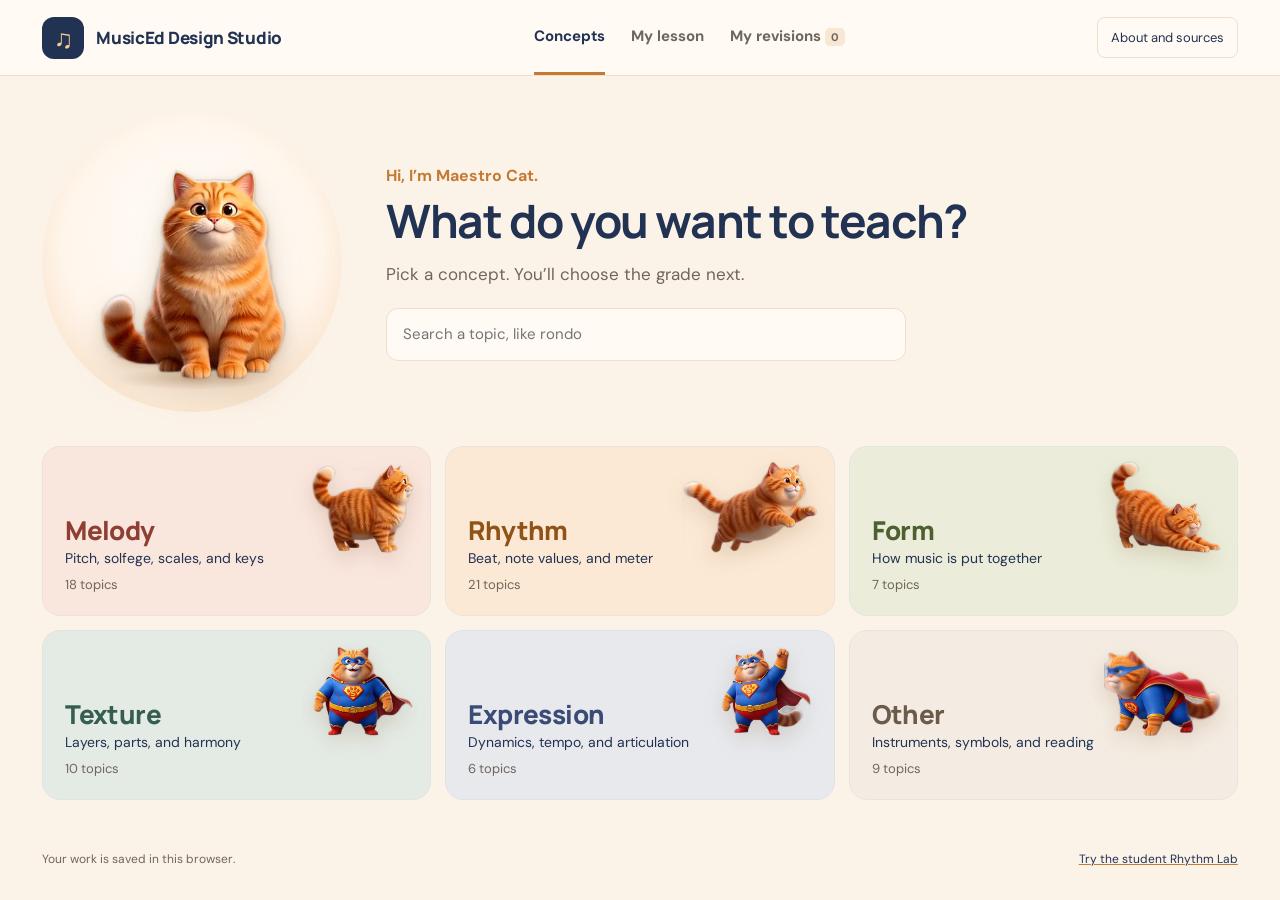
==== commit 8159d81d: "Add files via upload" ====
--- a/index.html
+++ b/index.html
@@ -144,9 +144,28 @@
 #toast img{width:44px;height:auto}
 @media(max-width:760px){.note-row{grid-template-columns:1fr}.grade-cat{height:80px}.studio-heading{display:flex;flex-wrap:wrap}.draft label small{display:block;margin:2px 0 0}}
 @media(max-width:760px){.review-panel{padding:0!important}.concept-grid{grid-template-columns:1fr 1fr}.concept-tile{padding:12px 14px}.concept-tile strong{font-size:15px}}
+/* Concepts-first home */
+.dc-melody{--bg:#f7ddd3;--deep:#8e3f32}.dc-rhythm{--bg:#f9e2c8;--deep:#8f5318}.dc-form{--bg:#e3e8cf;--deep:#4e6030}.dc-texture{--bg:#d8e5de;--deep:#355d52}.dc-expression{--bg:#dce1ea;--deep:#3a4b76}.dc-other{--bg:#efe6da;--deep:#6a5b4b}
+.domains{display:grid;grid-template-columns:repeat(3,minmax(0,1fr));gap:14px;margin-bottom:10px}
+.domain-card{position:relative;text-align:left;min-height:170px;padding:20px 22px;border-radius:18px;border:1px solid color-mix(in srgb,var(--deep) 16%,white);background:color-mix(in srgb,var(--bg) 70%,#fffaf4);color:var(--ink);display:flex;flex-direction:column;justify-content:flex-end;gap:3px;overflow:hidden;transition:transform .15s,box-shadow .15s}
+.domain-card:hover{transform:translateY(-4px);box-shadow:0 12px 24px color-mix(in srgb,var(--deep) 18%,transparent)}
+.domain-cat{position:absolute;top:14px;right:16px;height:92px;width:auto;max-width:46%;object-fit:contain;filter:drop-shadow(0 8px 10px #7a4a1a2e);transition:transform .2s}
+.domain-card:hover .domain-cat{transform:translateY(-3px) rotate(-2deg)}
+.domain-name{font:800 26px/1.1 'Manrope',sans-serif;color:var(--deep);letter-spacing:-.6px}
+.domain-info{font-size:14px;color:var(--ink)}.domain-meta{font-size:13px;color:var(--muted)}
+.domain-badge{display:grid;place-items:center;width:84px;height:84px;border-radius:20px;background:color-mix(in srgb,var(--bg) 80%,#fffaf4);border:1px solid color-mix(in srgb,var(--deep) 16%,white);flex-shrink:0}
+.domain-badge img{height:66px;width:auto;max-width:76px;object-fit:contain;filter:drop-shadow(0 6px 8px #7a4a1a2e)}
+.grade-step{height:calc(176px + var(--step) * 18px)}
+.grade-topics{font-size:13px;line-height:1.45;color:var(--muted);display:-webkit-box;-webkit-line-clamp:4;-webkit-box-orient:vertical;overflow:hidden;margin-top:2px}
+.grade-step:disabled{opacity:.45;cursor:default}.grade-step:disabled:hover{transform:none;box-shadow:none}
+.grade-head p{font-size:16px}
+@media(max-width:1100px){.domains{grid-template-columns:repeat(2,minmax(0,1fr))}.grade-step{height:calc(160px + var(--step) * 12px)}}
+@media(max-width:760px){.domains{grid-template-columns:1fr 1fr;gap:10px}.domain-card{min-height:150px;padding:14px}.domain-cat{height:66px;top:10px;right:10px}.domain-name{font-size:20px}.domain-info{font-size:12.5px}.grade-step{height:auto;min-height:140px}.domain-badge{width:64px;height:64px}.domain-badge img{height:50px}}
+.domain-card>span{position:relative;z-index:1}
+@media(max-width:760px){.domain-card{min-height:184px}.domain-cat{height:60px;max-width:56%}.domain-name{font-size:19px}}
 
 </style></head><body><a class="skip" href="#content">Skip to workspace</a>
-<header><a class="brand" href="./" data-home-link><b aria-hidden="true">♫</b><span>MusicEd Design Studio</span></a><nav aria-label="Workspace"><button data-page="home" class="active">Grades</button><button data-page="studio">My lesson</button><button data-page="revisions">My revisions <span id="revision-count">0</span></button></nav><button class="source-button" id="sources-open">About and sources</button></header>
+<header><a class="brand" href="./" data-home-link><b aria-hidden="true">♫</b><span>MusicEd Design Studio</span></a><nav aria-label="Workspace"><button data-page="home" class="active">Concepts</button><button data-page="studio">My lesson</button><button data-page="revisions">My revisions <span id="revision-count">0</span></button></nav><button class="source-button" id="sources-open">About and sources</button></header>
 <main id="content" tabindex="-1"></main>
 <footer><span id="save-status">Your work is saved in this browser.</span><a href="rhythm-lab/index.html">Try the student Rhythm Lab</a></footer>
 <dialog id="sources"><div class="dialog-head"><h2>Purpose, sources and scope</h2><button data-close="sources" aria-label="Close">×</button></div><p>This studio is for <strong>preservice teachers</strong>. Its purpose is to develop pedagogical content knowledge: knowing a concept, anticipating learners’ thinking, choosing musical experiences, and using evidence to revise instruction.</p><h3>Your curriculum reference</h3><p>The uploaded <em>Curriculum Outline Example.docx</em> contains a screenshot titled “Possible Kodaly-Inspired Curriculum Outline,” attributed to Victoria Boler. It shows K to 5 across Melody, Rhythm, Form, Texture, Expression, and Other. Grade 6 additions here are clearly marked proposals. The Grade 5 Expression cell is blank in the supplied image.</p><p>Related entries have been grouped for navigation; their original patterns remain in the notes. “Dotted quarter triplet” is ambiguous in the screenshot, so dotted quarter and triplet are separate entries awaiting instructor confirmation. Definitions, activities, and scenarios here are original instructional drafts, not quotations from the outline.</p><h3>Indiana connections</h3><p>The 2023 Music standards use K to 2, 3 to 5, 6 to 8, and 9 to 12 bands. Grade 6 therefore draws from the 6 to 8 band. The supplied sequence is not an Indiana-mandated grade-by-grade list. The studio provides relevant standards to consider; teachers must verify that their actual task and evidence address a selected standard.</p><h3>How coaching works</h3><p>The current coach uses authored, concept-specific prompts and transparent checks for missing draft sections. It does not use generative AI, interpret arbitrary questions, or validate the quality of prose automatically. Your responses and self-review evidence guide the next step. Instructor or peer review remains part of the learning process.</p><p>Drafts, dialogue, and revision snapshots are stored locally in this browser. They do not sync to other devices or an instructor dashboard. Avoid real children’s names in practice cases.</p><h3>Reference shelf</h3><ul><li><a href="https://www.in.gov/doe/files/IAS-Grades-K-12-Music.pdf" target="_blank" rel="noopener">Indiana Department of Education: 2023 Music Standards</a></li><li><a href="https://www.victoriaboler.com/blog/3-curriculum-outlines" target="_blank" rel="noopener">Victoria Boler: Curriculum outline context</a></li><li><a href="https://viva.pressbooks.pub/openmusictheory/" target="_blank" rel="noopener">Open Music Theory: Music fundamentals reference</a></li><li><a href="https://giml.org/mlt/audiation/" target="_blank" rel="noopener">Gordon Institute for Music Learning: Audiation</a></li><li><a href="https://www.bsu.edu/academics/collegesanddepartments/music/degrees-and-programs/undergraduate-majors/music-education" target="_blank" rel="noopener">Ball State: Music education program</a></li></ul><p class="small">This independent prototype supports practice and reflection; it is not an official Ball State University resource or an endorsed state curriculum. Faculty should review the sequence and examples before course adoption.</p></dialog>
@@ -244,11 +263,13 @@
  ['rationale','Why this order','Your reason, plus one standard that fits.']
 ];
 const POSE={front:'[data-uri]',side:'[data-uri]',jump:'[data-uri]',stretch:'[data-uri]